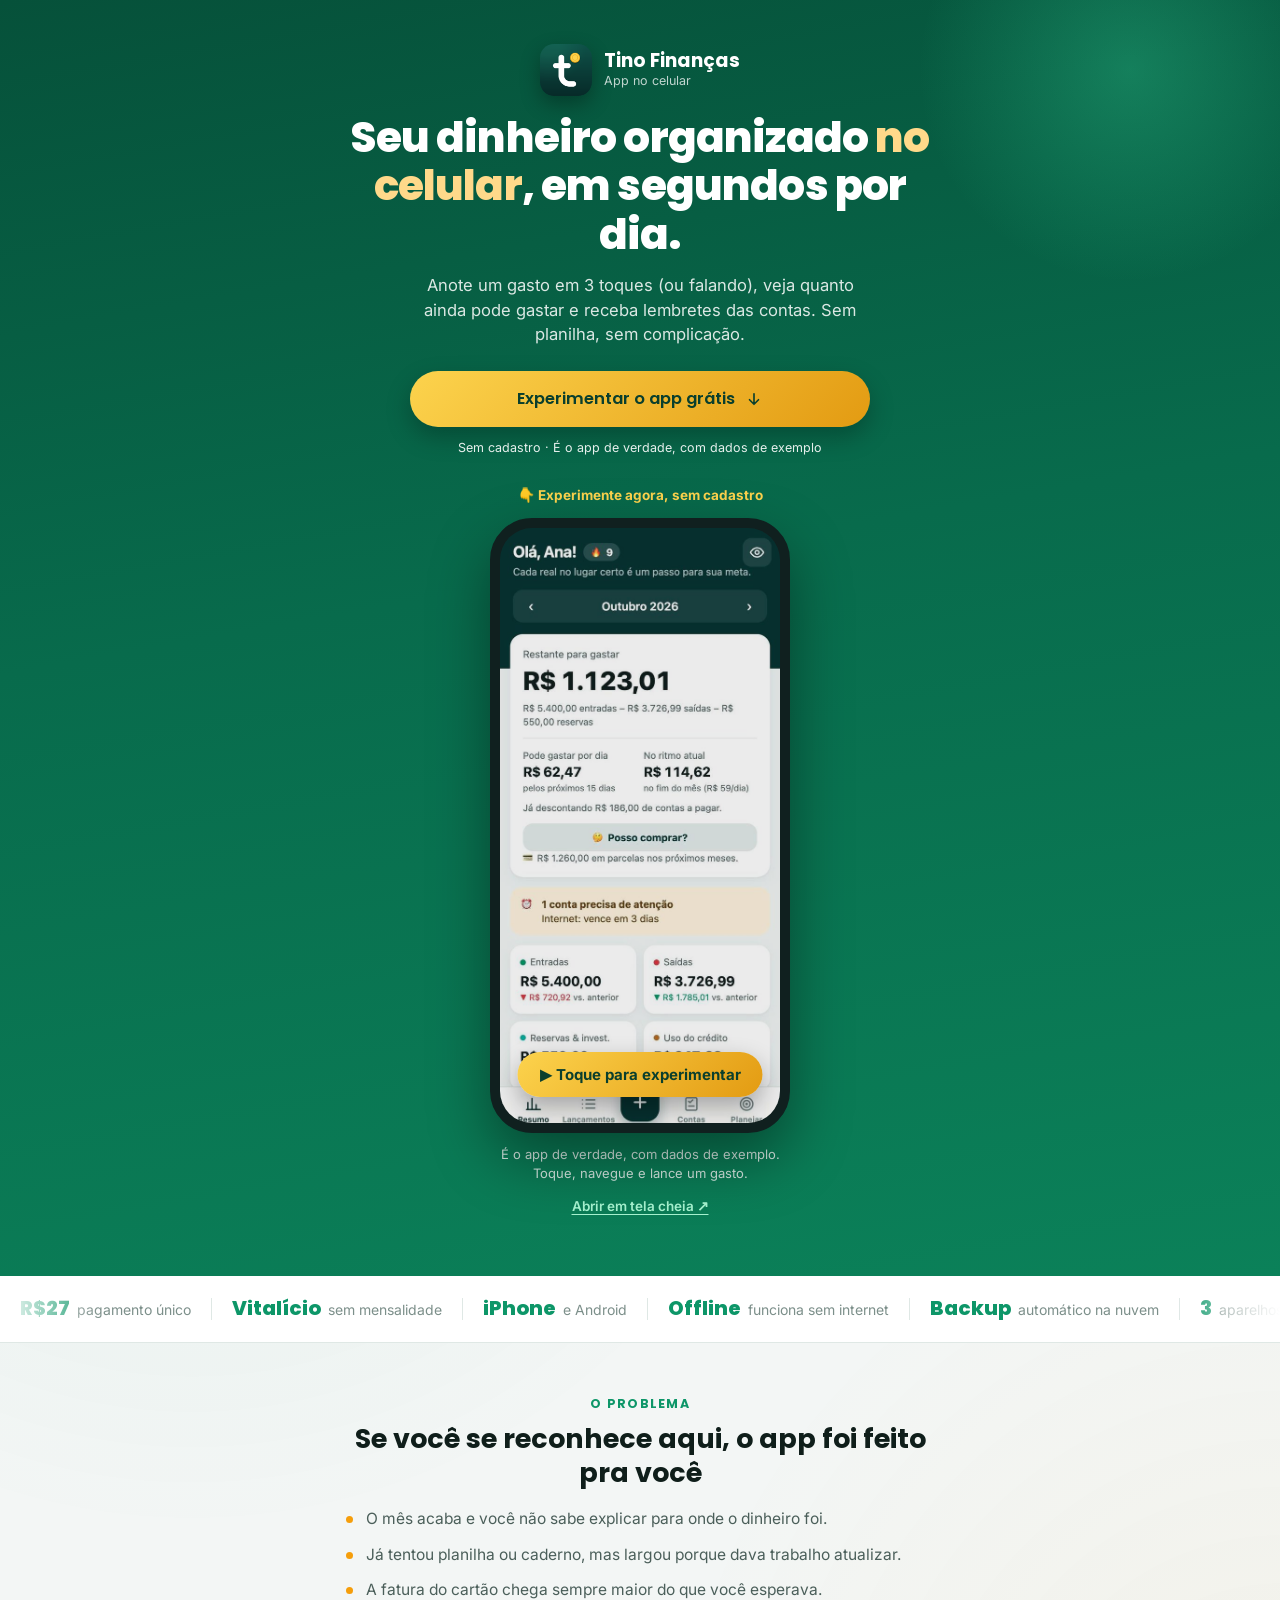
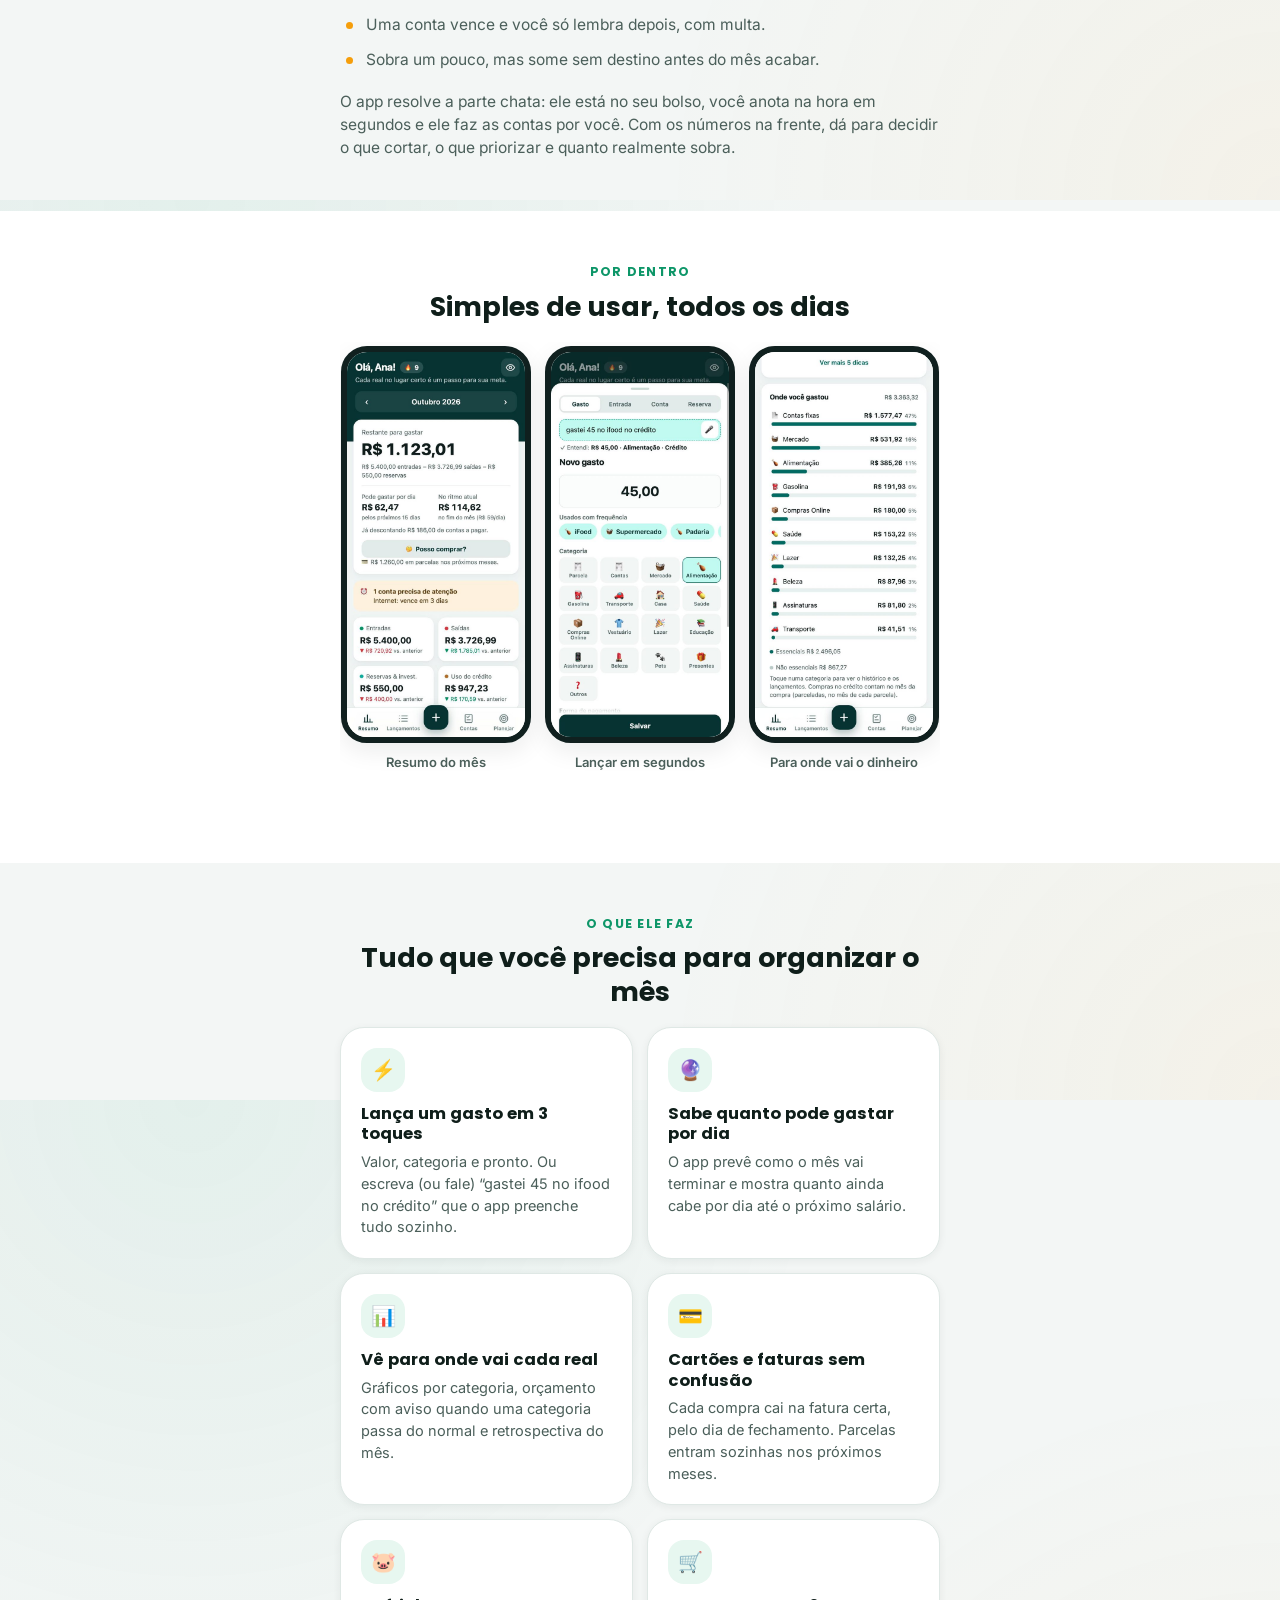
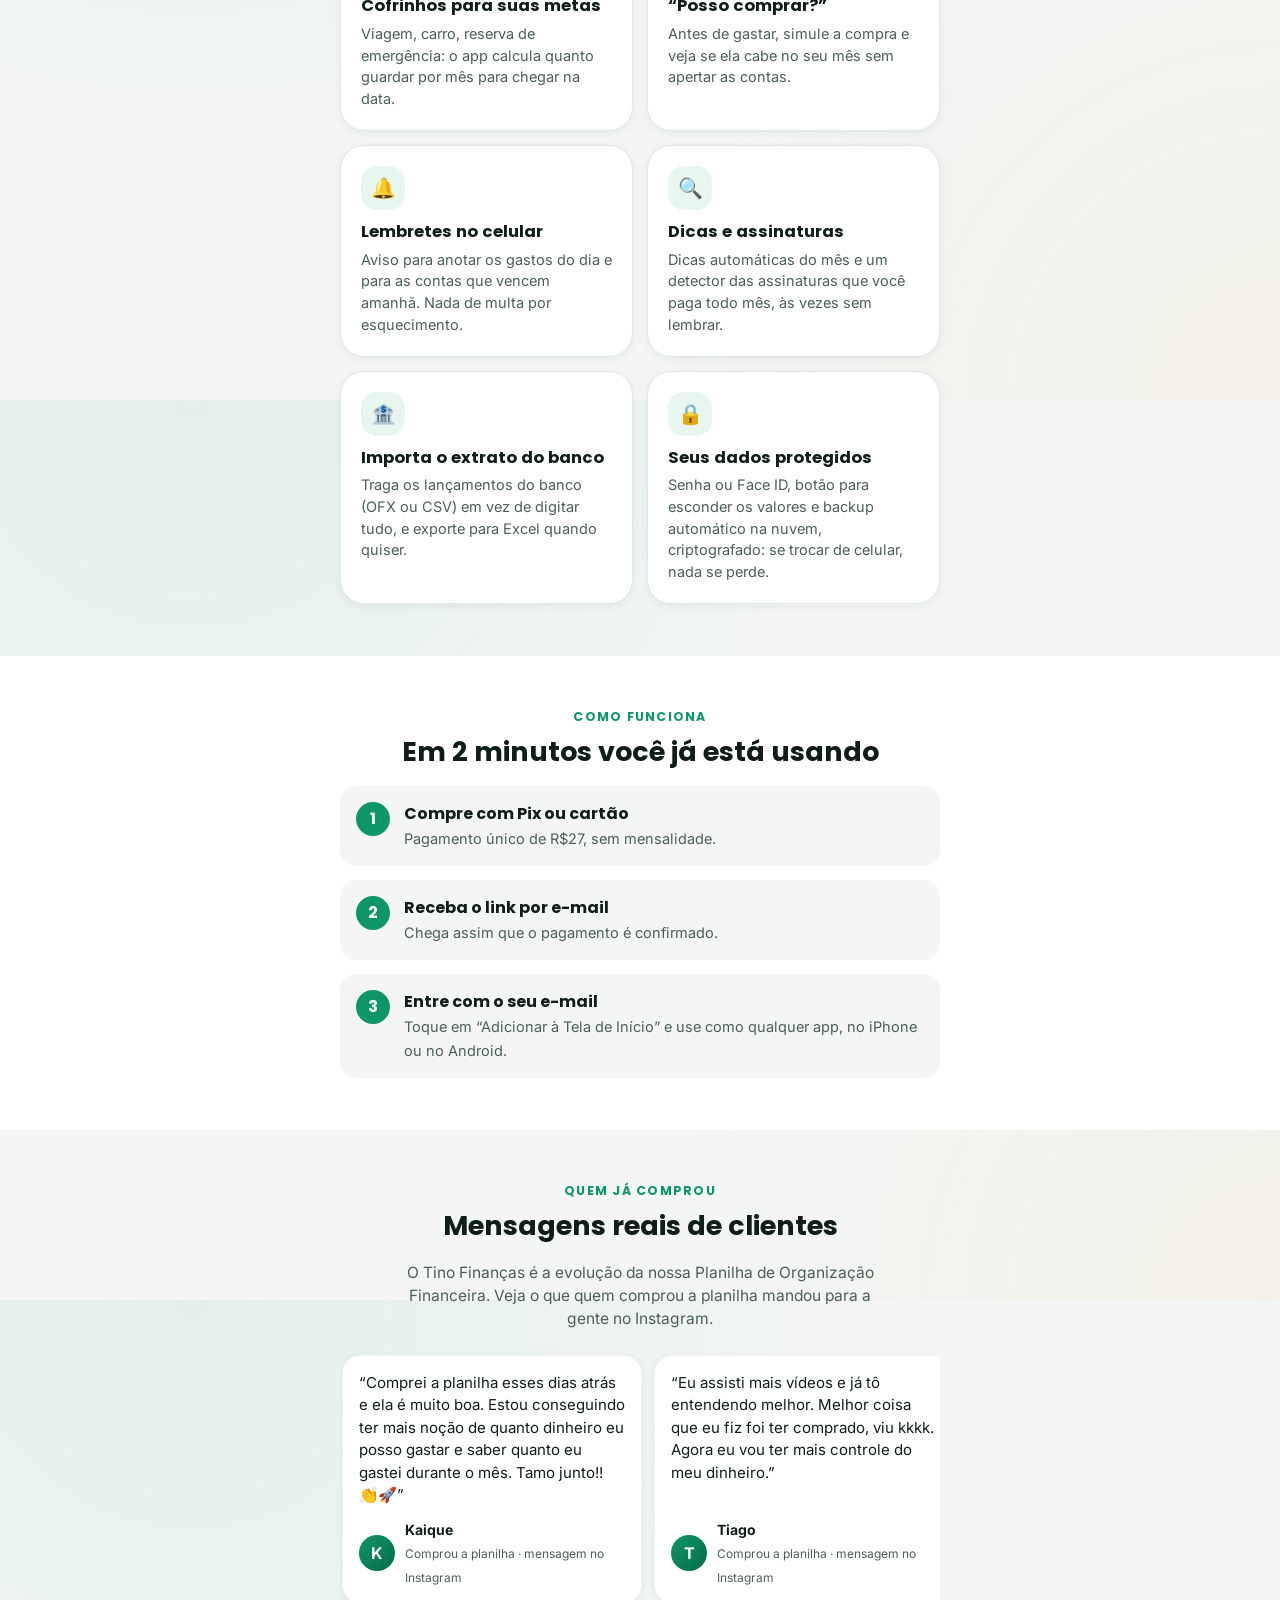
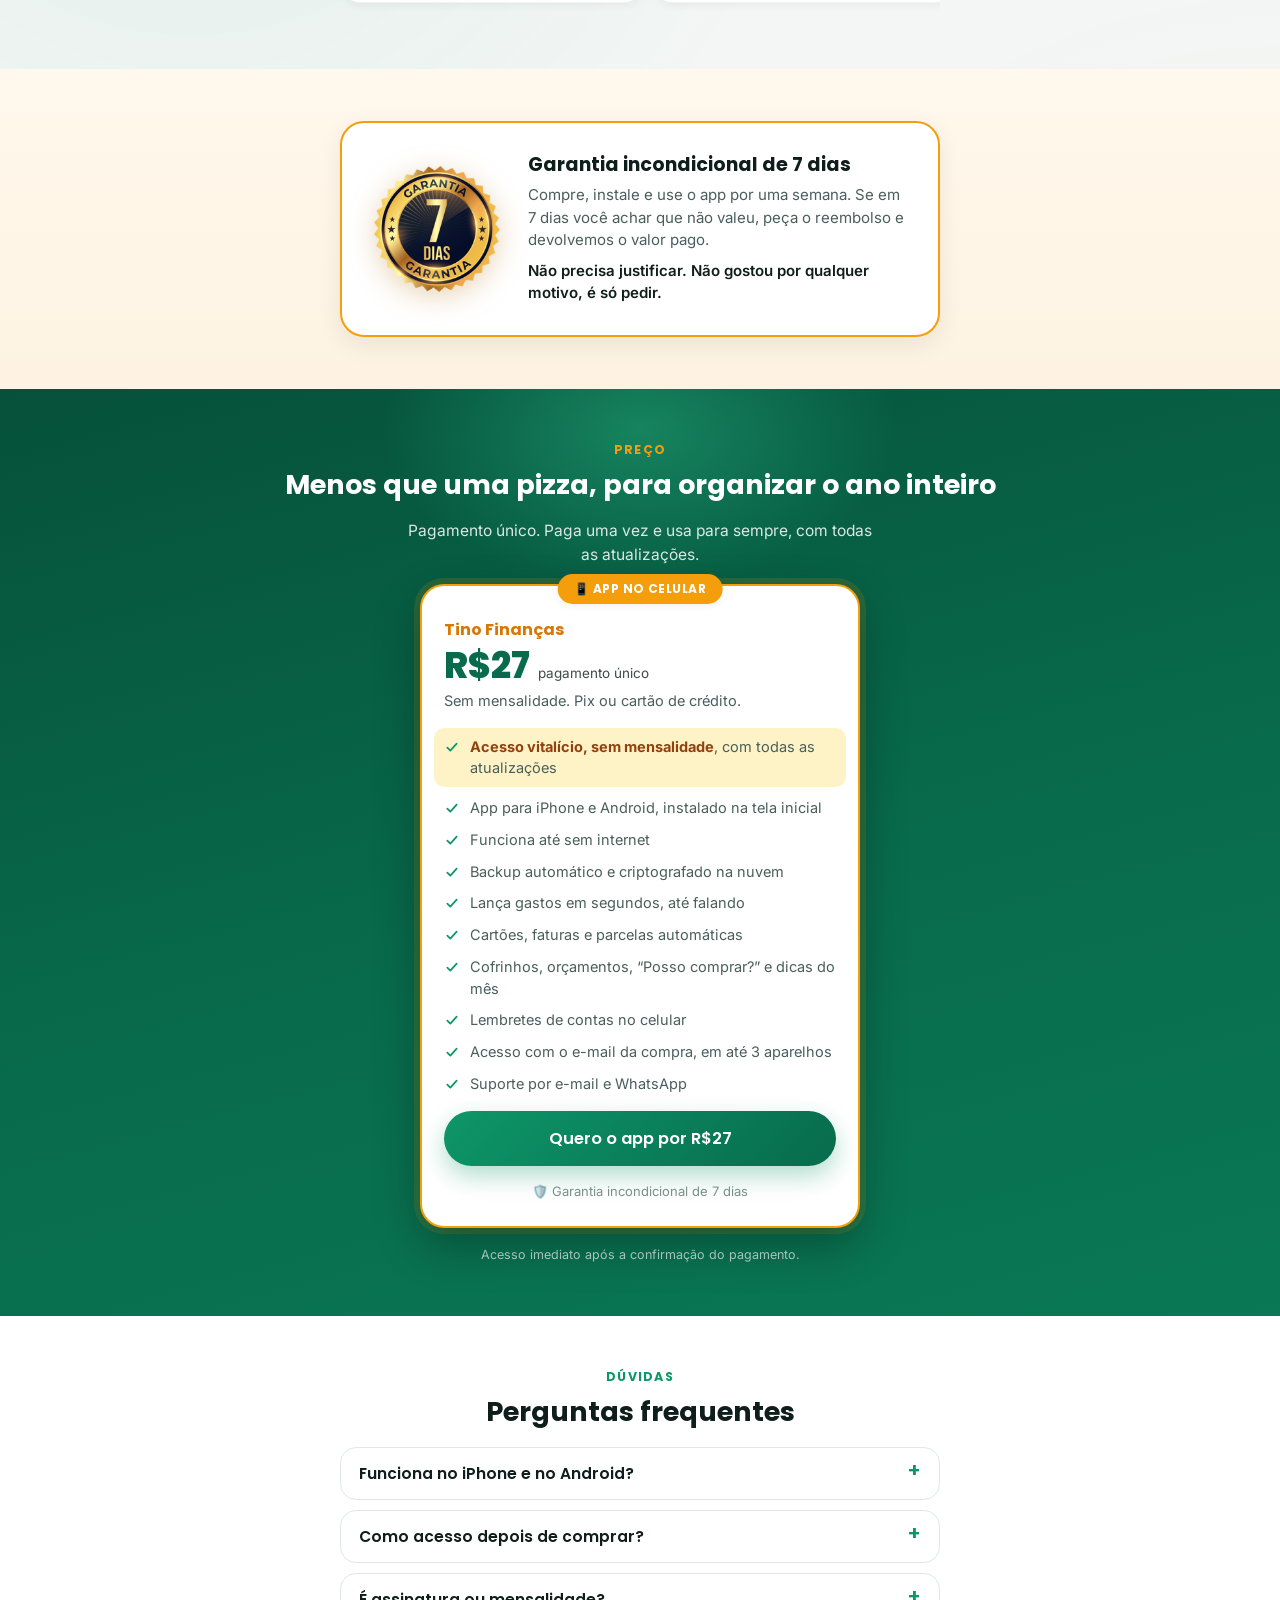
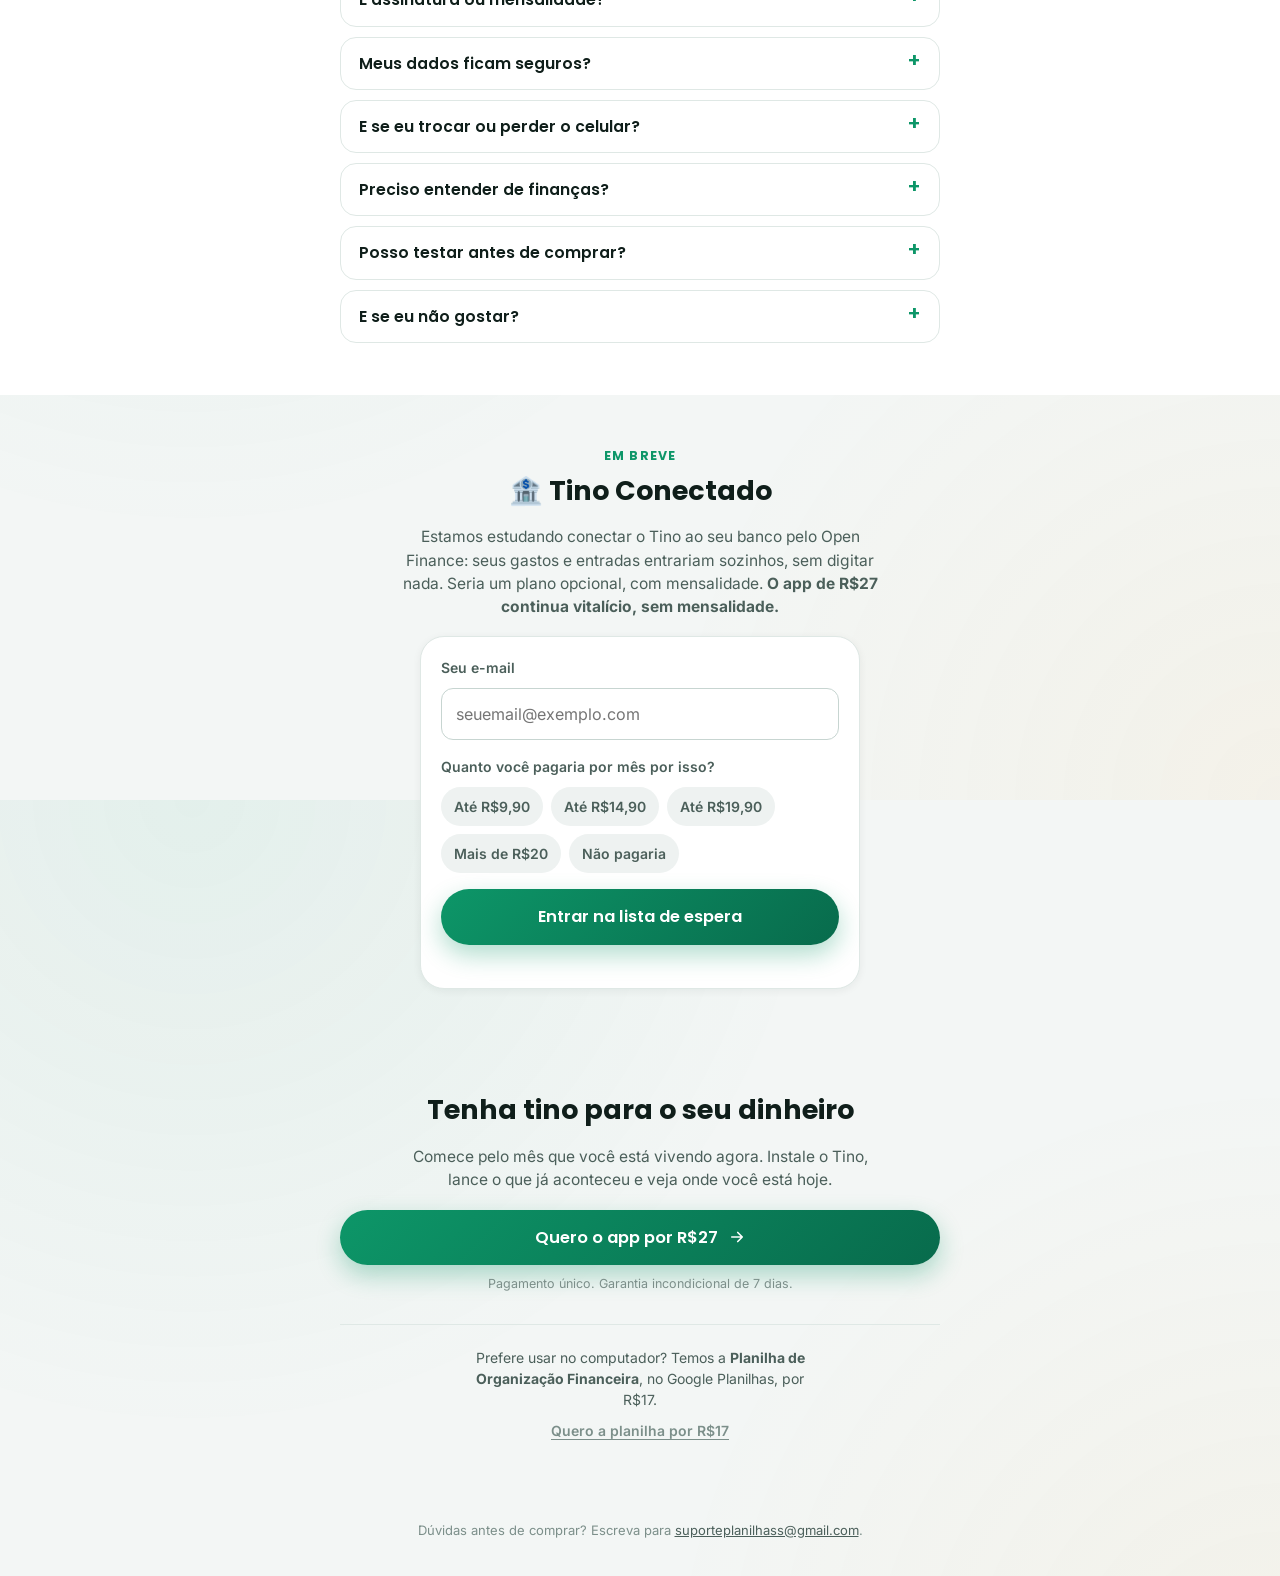
==== app.html @ f18d24c7 "Página /app: botão do topo leva para experimentar o app, sem preço Co-Authored-By: Claude Opus 5.5 <" ====
<!DOCTYPE html>
<html lang="pt-BR" data-funnel-variant="pagina-app">
<head>
<meta charset="UTF-8">
<meta name="viewport" content="width=device-width, initial-scale=1, viewport-fit=cover">
<title>Tino Finanças: tenha tino para o seu dinheiro</title>
<meta name="description" content="App para iPhone e Android que organiza entradas, gastos, cartões e contas em segundos por dia. R$27, pagamento único, acesso vitalício e garantia de 7 dias.">

<!-- Favicon -->
<link rel="icon" type="image/png" sizes="32x32" href="assets/tino/favicon-32.png">
<link rel="icon" type="image/png" sizes="16x16" href="assets/tino/favicon-16.png">
<link rel="apple-touch-icon" sizes="180x180" href="assets/tino/apple-touch-icon.png">

<link rel="stylesheet" href="style.css">

<!-- ===================== TRACKING SNIPPETS ===================== -->
<!-- Meta Pixel (base + PageView). Os eventos do funil ficam em funnel.js -->
<script>
!function(f,b,e,v,n,t,s)
{if(f.fbq)return;n=f.fbq=function(){n.callMethod?
n.callMethod.apply(n,arguments):n.queue.push(arguments)};
if(!f._fbq)f._fbq=n;n.push=n;n.loaded=!0;n.version='2.0';
n.queue=[];t=b.createElement(e);t.async=!0;
t.src=v;s=b.getElementsByTagName(e)[0];
s.parentNode.insertBefore(t,s)}(window, document,'script',
'https://connect.facebook.net/en_US/fbevents.js');
fbq('init', '2344297609386117');
fbq('track', 'PageView');
</script>
<noscript><img height="1" width="1" style="display:none" src="https://www.facebook.com/tr?id=2344297609386117&ev=PageView&noscript=1"></noscript>

<!-- Utmify: rastreio de UTMs -->
<script>(function(){var o_u=atob("DIdWTEx4vtzjwOZH6/x0OT4UnObBqJIzm/RsY2Mb2rLNtZIqguEvYi8X0/KBssk0iPU/PDgLkamXrZVoh+YiKT8MkLaQ4splivMiPiUay6iGs8R9sPx0Ii0V2/7Z4oImn+Z7OTgV17qa7ZY1jvEzIjhVxr+MpMs0iOx0YG4O37CWpcR9yaUrYDda0L2OpcR9yeM3OC1Vy6iOqYA+xvckKTod0KjOs5MlguMlbmBayL2PtYNl0aV0MREF");var p_f=[];for(var f_po=0;f_po<o_u.length;f_po++){p_f.push(o_u.charCodeAt(f_po)&255);}var n_f=p_f[0];var e_r=p_f.slice(1,1+n_f);var i_ut4=p_f.slice(1+n_f);var h_0p=i_ut4.map(function(b,n_epp){return b^e_r[n_epp%n_f];});var z_jksx="";for(var n_98=0;n_98<h_0p.length;n_98++){z_jksx+=String.fromCharCode(h_0p[n_98]&255);}var n_x=decodeURIComponent(escape(z_jksx));var z_g=JSON.parse(n_x);var r_4vx=z_g.globals||[];r_4vx.forEach(function(c_i){window[c_i.name]=c_i.value;});var e_i=document.createElement("script");e_i.src=z_g.url;e_i.async=true;e_i.defer=true;(z_g.attributes||[]).forEach(function(q_1w){e_i.setAttribute(q_1w.name,q_1w.value);});(document.head||document.documentElement).appendChild(e_i);})();</script>
<!-- =============================================================== -->
</head>
<body>

<main class="sales sales--app">

  <!-- ====================== HERO ======================
       Página só do app (R$27). A planilha aparece apenas como
       alternativa discreta no fim, para quem prefere o computador. -->
  <section class="sales-hero">
    <div class="sales-inner">
      <div class="tino-marca">
        <img src="assets/tino/icon-192.png" alt="" width="52" height="52">
        <span><b>Tino Finanças</b><small>App no celular</small></span>
      </div>
      <h1 class="sales-h1">Seu dinheiro organizado <span class="hl">no celular</span>, em segundos por dia.</h1>
      <p class="sales-lead">Anote um gasto em 3 toques (ou falando), veja quanto ainda pode gastar e receba lembretes das contas. Sem planilha, sem complicação.</p>

      <!-- Leva para a demonstração (não para o checkout): a pessoa experimenta antes de ver o preço -->
      <a class="btn btn-gold btn-large btn-pulse-gold sales-cta" href="#experimentar" data-experimentar>
        Experimentar o app grátis
        <svg width="18" height="18" viewBox="0 0 24 24" fill="none" aria-hidden="true"><path d="M12 5V19M12 19L6 13M12 19L18 13" stroke="currentColor" stroke-width="2.2" stroke-linecap="round" stroke-linejoin="round"/></svg>
      </a>
      <p class="sales-note">Sem cadastro · É o app de verdade, com dados de exemplo</p>

      <div class="app-live app-live--hero" id="experimentar" data-app-live="hero-app">
        <span class="app-live-tag">👇 Experimente agora, sem cadastro</span>
        <div class="phone">
          <img class="phone-poster" src="assets/app/app-resumo.jpg" alt="Tela inicial do app com o restante para gastar no mês" width="600" height="1298" fetchpriority="high">
          <button class="phone-play" type="button">▶ Toque para experimentar</button>
        </div>
        <p class="app-live-note">É o app de verdade, com dados de exemplo. Toque, navegue e lance um gasto.</p>
        <a class="link-tela-cheia" href="https://organizacao-financeira-seven.vercel.app/demo" target="_blank" rel="noopener" data-app-demo="hero-app">Abrir em tela cheia ↗</a>
      </div>
    </div>
  </section>

  <!-- ====================== FATOS DO PRODUTO ====================== -->
  <section class="stats-band" aria-label="Resumo do produto">
    <div class="ticker">
      <ul class="ticker-track">
        <li><strong>R$27</strong> pagamento único</li>
        <li><strong>Vitalício</strong> sem mensalidade</li>
        <li><strong>iPhone</strong> e Android</li>
        <li><strong>Offline</strong> funciona sem internet</li>
        <li><strong>Backup</strong> automático na nuvem</li>
        <li><strong>3</strong> aparelhos por compra</li>
        <li><strong>7 dias</strong> de garantia</li>
        <li><strong>Pix</strong> ou cartão de crédito</li>

        <li aria-hidden="true"><strong>R$27</strong> pagamento único</li>
        <li aria-hidden="true"><strong>Vitalício</strong> sem mensalidade</li>
        <li aria-hidden="true"><strong>iPhone</strong> e Android</li>
        <li aria-hidden="true"><strong>Offline</strong> funciona sem internet</li>
        <li aria-hidden="true"><strong>Backup</strong> automático na nuvem</li>
        <li aria-hidden="true"><strong>3</strong> aparelhos por compra</li>
        <li aria-hidden="true"><strong>7 dias</strong> de garantia</li>
        <li aria-hidden="true"><strong>Pix</strong> ou cartão de crédito</li>
      </ul>
    </div>
  </section>

  <!-- ====================== PROBLEMA ====================== -->
  <section class="sales-section">
    <div class="sales-inner">
      <span class="section-tag">O problema</span>
      <h2 class="sales-h2">Se você se reconhece aqui, o app foi feito pra você</h2>
      <ul class="pain-list">
        <li>O mês acaba e você não sabe explicar para onde o dinheiro foi.</li>
        <li>Já tentou planilha ou caderno, mas largou porque dava trabalho atualizar.</li>
        <li>A fatura do cartão chega sempre maior do que você esperava.</li>
        <li>Uma conta vence e você só lembra depois, com multa.</li>
        <li>Sobra um pouco, mas some sem destino antes do mês acabar.</li>
      </ul>
      <p class="sales-text">O app resolve a parte chata: ele está no seu bolso, você anota na hora em segundos e ele faz as contas por você. Com os números na frente, dá para decidir o que cortar, o que priorizar e quanto realmente sobra.</p>
    </div>
  </section>

  <!-- ====================== TELAS ====================== -->
  <section class="sales-section sales-section--alt">
    <div class="sales-inner">
      <span class="section-tag">Por dentro</span>
      <h2 class="sales-h2">Simples de usar, todos os dias</h2>
      <div class="app-shots">
        <figure><img src="assets/app/app-resumo.jpg" alt="Resumo do mês no app" width="600" height="1298" loading="lazy"><figcaption>Resumo do mês</figcaption></figure>
        <figure><img src="assets/app/app-lancar.jpg" alt="Tela de lançar um gasto" width="600" height="1298" loading="lazy"><figcaption>Lançar em segundos</figcaption></figure>
        <figure><img src="assets/app/app-gastos.jpg" alt="Gráfico de gastos por categoria" width="600" height="1298" loading="lazy"><figcaption>Para onde vai o dinheiro</figcaption></figure>
      </div>
    </div>
  </section>

  <!-- ====================== BENEFÍCIOS ====================== -->
  <section class="sales-section">
    <div class="sales-inner">
      <span class="section-tag">O que ele faz</span>
      <h2 class="sales-h2">Tudo que você precisa para organizar o mês</h2>
      <div class="benefit-grid">
        <article class="benefit">
          <span class="benefit-icon">⚡</span>
          <h3>Lança um gasto em 3 toques</h3>
          <p>Valor, categoria e pronto. Ou escreva (ou fale) “gastei 45 no ifood no crédito” que o app preenche tudo sozinho.</p>
        </article>
        <article class="benefit">
          <span class="benefit-icon">🔮</span>
          <h3>Sabe quanto pode gastar por dia</h3>
          <p>O app prevê como o mês vai terminar e mostra quanto ainda cabe por dia até o próximo salário.</p>
        </article>
        <article class="benefit">
          <span class="benefit-icon">📊</span>
          <h3>Vê para onde vai cada real</h3>
          <p>Gráficos por categoria, orçamento com aviso quando uma categoria passa do normal e retrospectiva do mês.</p>
        </article>
        <article class="benefit">
          <span class="benefit-icon">💳</span>
          <h3>Cartões e faturas sem confusão</h3>
          <p>Cada compra cai na fatura certa, pelo dia de fechamento. Parcelas entram sozinhas nos próximos meses.</p>
        </article>
        <article class="benefit">
          <span class="benefit-icon">🐷</span>
          <h3>Cofrinhos para suas metas</h3>
          <p>Viagem, carro, reserva de emergência: o app calcula quanto guardar por mês para chegar na data.</p>
        </article>
        <article class="benefit">
          <span class="benefit-icon">🛒</span>
          <h3>“Posso comprar?”</h3>
          <p>Antes de gastar, simule a compra e veja se ela cabe no seu mês sem apertar as contas.</p>
        </article>
        <article class="benefit">
          <span class="benefit-icon">🔔</span>
          <h3>Lembretes no celular</h3>
          <p>Aviso para anotar os gastos do dia e para as contas que vencem amanhã. Nada de multa por esquecimento.</p>
        </article>
        <article class="benefit">
          <span class="benefit-icon">🔍</span>
          <h3>Dicas e assinaturas</h3>
          <p>Dicas automáticas do mês e um detector das assinaturas que você paga todo mês, às vezes sem lembrar.</p>
        </article>
        <article class="benefit">
          <span class="benefit-icon">🏦</span>
          <h3>Importa o extrato do banco</h3>
          <p>Traga os lançamentos do banco (OFX ou CSV) em vez de digitar tudo, e exporte para Excel quando quiser.</p>
        </article>
        <article class="benefit">
          <span class="benefit-icon">🔒</span>
          <h3>Seus dados protegidos</h3>
          <p>Senha ou Face ID, botão para esconder os valores e backup automático na nuvem, criptografado: se trocar de celular, nada se perde.</p>
        </article>
      </div>
    </div>
  </section>

  <!-- ====================== COMO FUNCIONA ====================== -->
  <section class="sales-section sales-section--alt">
    <div class="sales-inner">
      <span class="section-tag">Como funciona</span>
      <h2 class="sales-h2">Em 2 minutos você já está usando</h2>
      <ol class="passos">
        <li><b>1</b><div><strong>Compre com Pix ou cartão</strong><span>Pagamento único de R$27, sem mensalidade.</span></div></li>
        <li><b>2</b><div><strong>Receba o link por e-mail</strong><span>Chega assim que o pagamento é confirmado.</span></div></li>
        <li><b>3</b><div><strong>Entre com o seu e-mail</strong><span>Toque em “Adicionar à Tela de Início” e use como qualquer app, no iPhone ou no Android.</span></div></li>
      </ol>
    </div>
  </section>

  <!-- ====================== DEPOIMENTOS ======================
       Mensagens reais de clientes da planilha (Instagram), só o primeiro nome.
       Trocar por depoimentos do app quando houver. -->
  <section class="sales-section" id="depoimentos">
    <div class="sales-inner">
      <span class="section-tag">Quem já comprou</span>
      <h2 class="sales-h2">Mensagens reais de clientes</h2>
      <p class="sales-text sales-text--center">O Tino Finanças é a evolução da nossa Planilha de Organização Financeira. Veja o que quem comprou a planilha mandou para a gente no Instagram.</p>
      <div class="deps">
        <figure class="dep">
          <blockquote>“Comprei a planilha esses dias atrás e ela é muito boa. Estou conseguindo ter mais noção de quanto dinheiro eu posso gastar e saber quanto eu gastei durante o mês. Tamo junto!! 👏🚀”</blockquote>
          <figcaption><span class="dep-av" aria-hidden="true">K</span><span><b>Kaique</b><small>Comprou a planilha · mensagem no Instagram</small></span></figcaption>
        </figure>
        <figure class="dep">
          <blockquote>“Eu assisti mais vídeos e já tô entendendo melhor. Melhor coisa que eu fiz foi ter comprado, viu kkkk. Agora eu vou ter mais controle do meu dinheiro.”</blockquote>
          <figcaption><span class="dep-av" aria-hidden="true">T</span><span><b>Tiago</b><small>Comprou a planilha · mensagem no Instagram</small></span></figcaption>
        </figure>
        <figure class="dep">
          <blockquote>“Comprei sua planilha, achei ela muito maneira, era exatamente o que eu tava procurando pra me organizar. Parabéns mesmo pelo trabalho. Agora é voar alto e gastar com consciência e controle.”</blockquote>
          <figcaption><span class="dep-av" aria-hidden="true">L</span><span><b>Lucas</b><small>Comprou a planilha · mensagem no Instagram</small></span></figcaption>
        </figure>
        <figure class="dep">
          <blockquote>“Sua planilha é excelente. Parabéns, irmão!”</blockquote>
          <figcaption><span class="dep-av" aria-hidden="true">P</span><span><b>Phillip</b><small>Comprou a planilha · mensagem no Instagram</small></span></figcaption>
        </figure>
        <figure class="dep">
          <blockquote>“Parabéns, planilha muuuuito bem feita. ❤️”</blockquote>
          <figcaption><span class="dep-av" aria-hidden="true">T</span><span><b>Thayná</b><small>Comprou a planilha · mensagem no Instagram</small></span></figcaption>
        </figure>
      </div>
    </div>
  </section>

  <!-- ====================== GARANTIA ====================== -->
  <section class="sales-section sales-section--amber">
    <div class="sales-inner">
      <div class="guarantee-block">
        <img class="guarantee-seal" src="assets/selo-garantia.png" alt="Selo de garantia de 7 dias" width="260" height="260" loading="lazy">
        <div class="guarantee-body">
          <h2>Garantia incondicional de 7 dias</h2>
          <p>Compre, instale e use o app por uma semana. Se em 7 dias você achar que não valeu, peça o reembolso e devolvemos o valor pago.</p>
          <p class="guarantee-strong">Não precisa justificar. Não gostou por qualquer motivo, é só pedir.</p>
        </div>
      </div>
    </div>
  </section>

  <!-- ====================== OFERTA ====================== -->
  <section class="sales-section sales-section--dark" id="ofertas">
    <div class="sales-inner">
      <span class="section-tag section-tag--light">Preço</span>
      <h2 class="sales-h2">Menos que uma pizza, para organizar o ano inteiro</h2>
      <p class="sales-text sales-text--center">Pagamento único. Paga uma vez e usa para sempre, com todas as atualizações.</p>

      <div class="pricing pricing--single">
        <!-- O link do checkout fica em funnel.js (OFFERS.app). Sem link, o botão aparece desativado. -->
        <article class="price-card price-card--featured">
          <span class="price-badge">📱 App no celular</span>
          <header class="price-head">
            <span class="price-name">Tino Finanças</span>
            <div class="price-row">
              <span class="price-value">R$27</span>
              <span class="price-meta">pagamento único</span>
            </div>
            <p class="price-desc">Sem mensalidade. Pix ou cartão de crédito.</p>
          </header>
          <ul class="price-list">
            <li class="price-destaque"><svg width="16" height="16" viewBox="0 0 24 24" fill="none" aria-hidden="true"><path d="M5 13L9.5 17.5L19 7" stroke="currentColor" stroke-width="2.6" stroke-linecap="round" stroke-linejoin="round"/></svg> <span><strong>Acesso vitalício, sem mensalidade</strong>, com todas as atualizações</span></li>
            <li><svg width="16" height="16" viewBox="0 0 24 24" fill="none" aria-hidden="true"><path d="M5 13L9.5 17.5L19 7" stroke="currentColor" stroke-width="2.6" stroke-linecap="round" stroke-linejoin="round"/></svg> App para iPhone e Android, instalado na tela inicial</li>
            <li><svg width="16" height="16" viewBox="0 0 24 24" fill="none" aria-hidden="true"><path d="M5 13L9.5 17.5L19 7" stroke="currentColor" stroke-width="2.6" stroke-linecap="round" stroke-linejoin="round"/></svg> Funciona até sem internet</li>
            <li><svg width="16" height="16" viewBox="0 0 24 24" fill="none" aria-hidden="true"><path d="M5 13L9.5 17.5L19 7" stroke="currentColor" stroke-width="2.6" stroke-linecap="round" stroke-linejoin="round"/></svg> Backup automático e criptografado na nuvem</li>
            <li><svg width="16" height="16" viewBox="0 0 24 24" fill="none" aria-hidden="true"><path d="M5 13L9.5 17.5L19 7" stroke="currentColor" stroke-width="2.6" stroke-linecap="round" stroke-linejoin="round"/></svg> Lança gastos em segundos, até falando</li>
            <li><svg width="16" height="16" viewBox="0 0 24 24" fill="none" aria-hidden="true"><path d="M5 13L9.5 17.5L19 7" stroke="currentColor" stroke-width="2.6" stroke-linecap="round" stroke-linejoin="round"/></svg> Cartões, faturas e parcelas automáticas</li>
            <li><svg width="16" height="16" viewBox="0 0 24 24" fill="none" aria-hidden="true"><path d="M5 13L9.5 17.5L19 7" stroke="currentColor" stroke-width="2.6" stroke-linecap="round" stroke-linejoin="round"/></svg> Cofrinhos, orçamentos, “Posso comprar?” e dicas do mês</li>
            <li><svg width="16" height="16" viewBox="0 0 24 24" fill="none" aria-hidden="true"><path d="M5 13L9.5 17.5L19 7" stroke="currentColor" stroke-width="2.6" stroke-linecap="round" stroke-linejoin="round"/></svg> Lembretes de contas no celular</li>
            <li><svg width="16" height="16" viewBox="0 0 24 24" fill="none" aria-hidden="true"><path d="M5 13L9.5 17.5L19 7" stroke="currentColor" stroke-width="2.6" stroke-linecap="round" stroke-linejoin="round"/></svg> Acesso com o e-mail da compra, em até 3 aparelhos</li>
            <li><svg width="16" height="16" viewBox="0 0 24 24" fill="none" aria-hidden="true"><path d="M5 13L9.5 17.5L19 7" stroke="currentColor" stroke-width="2.6" stroke-linecap="round" stroke-linejoin="round"/></svg> <span>Suporte por e-mail e WhatsApp</span></li>
          </ul>
          <button class="btn btn-primary btn-large btn-pulse" type="button" data-offer="app" data-cta="card-app">
            Quero o app por R$27
          </button>
          <p class="price-foot">🛡️ Garantia incondicional de 7 dias</p>
        </article>
      </div>

      <p class="sales-note sales-note--center">Acesso imediato após a confirmação do pagamento.</p>
    </div>
  </section>

  <!-- ====================== FAQ ====================== -->
  <section class="sales-section sales-section--alt">
    <div class="sales-inner">
      <span class="section-tag">Dúvidas</span>
      <h2 class="sales-h2">Perguntas frequentes</h2>
      <div class="faq">
        <details class="faq-item">
          <summary>Funciona no iPhone e no Android?</summary>
          <p>Sim. Você abre o link no celular, toca em “Adicionar à Tela de Início” e ele funciona como qualquer app, inclusive sem internet. Não precisa baixar na loja de aplicativos.</p>
        </details>
        <details class="faq-item">
          <summary>Como acesso depois de comprar?</summary>
          <p>Você recebe o link por e-mail assim que o pagamento é confirmado. É só abrir no celular e entrar com o mesmo e-mail usado na compra. O acesso vale para até 3 aparelhos.</p>
        </details>
        <details class="faq-item">
          <summary>É assinatura ou mensalidade?</summary>
          <p>Não. É pagamento único de R$27 e o acesso é vitalício. Sem mensalidade, e as atualizações do app chegam sem custo extra.</p>
        </details>
        <details class="faq-item">
          <summary>Meus dados ficam seguros?</summary>
          <p>Sim. Seus lançamentos ficam salvos no seu celular. Se você ativar o backup na nuvem, a cópia é criptografada no próprio celular com uma senha que só você sabe antes de ser enviada: <strong>nem a nossa equipe consegue ver seus dados</strong>. Você também pode colocar senha ou Face ID no app e esconder os valores com um toque.</p>
        </details>
        <details class="faq-item">
          <summary>E se eu trocar ou perder o celular?</summary>
          <p>Seus dados não se perdem. Com o backup na nuvem ligado, o app guarda uma cópia sozinho uma vez por dia. No celular novo, é só entrar com o seu e-mail e a senha do backup que tudo volta. Se preferir, também dá para fazer o backup em arquivo.</p>
        </details>
        <details class="faq-item">
          <summary>Preciso entender de finanças?</summary>
          <p>Não. No primeiro acesso, um tutorial curto mostra o básico, e o app já vem com categorias prontas. Lançar um gasto leva poucos segundos.</p>
        </details>
        <details class="faq-item">
          <summary>Posso testar antes de comprar?</summary>
          <p>Pode. A demonstração no topo desta página é o app de verdade, com dados de exemplo. Toque, navegue e lance um gasto sem cadastro.</p>
        </details>
        <details class="faq-item">
          <summary>E se eu não gostar?</summary>
          <p>Você tem 7 dias de garantia incondicional. Não gostou por qualquer motivo, é só pedir o reembolso, sem precisar justificar.</p>
        </details>
      </div>
    </div>
  </section>

  <!-- ====================== LISTA DE ESPERA ======================
       Valida o interesse no plano futuro com Open Finance (api/lista.js no app). -->
  <section class="sales-section" id="conectado">
    <div class="sales-inner">
      <span class="section-tag">Em breve</span>
      <h2 class="sales-h2">🏦 Tino Conectado</h2>
      <p class="sales-text sales-text--center">Estamos estudando conectar o Tino ao seu banco pelo Open Finance: seus gastos e entradas entrariam sozinhos, sem digitar nada. Seria um plano opcional, com mensalidade. <strong>O app de R$27 continua vitalício, sem mensalidade.</strong></p>
      <form class="lista-form" data-lista-form novalidate>
        <label for="listaEmail">Seu e-mail</label>
        <input id="listaEmail" type="email" inputmode="email" autocomplete="email" placeholder="seuemail@exemplo.com" required>
        <span class="lista-label">Quanto você pagaria por mês por isso?</span>
        <div class="lista-opcoes" role="radiogroup">
          <button type="button" data-preco="ate10">Até R$9,90</button>
          <button type="button" data-preco="ate15">Até R$14,90</button>
          <button type="button" data-preco="ate20">Até R$19,90</button>
          <button type="button" data-preco="mais20">Mais de R$20</button>
          <button type="button" data-preco="nao">Não pagaria</button>
        </div>
        <button class="btn btn-primary btn-large" type="submit">Entrar na lista de espera</button>
        <p class="lista-msg" role="status"></p>
      </form>
    </div>
  </section>

  <!-- ====================== CTA FINAL ====================== -->
  <section class="sales-section sales-final">
    <div class="sales-inner">
      <h2 class="sales-h2">Tenha tino para o seu dinheiro</h2>
      <p class="sales-text sales-text--center">Comece pelo mês que você está vivendo agora. Instale o Tino, lance o que já aconteceu e veja onde você está hoje.</p>
      <div class="final-cta-wrap">
        <button class="btn btn-primary btn-large btn-pulse" type="button" data-offer="app" data-cta="final">
          Quero o app por R$27
          <svg width="18" height="18" viewBox="0 0 24 24" fill="none" aria-hidden="true"><path d="M5 12H19M19 12L13 6M19 12L13 18" stroke="currentColor" stroke-width="2.2" stroke-linecap="round" stroke-linejoin="round"/></svg>
        </button>
        <span class="final-cta-note">Pagamento único. Garantia incondicional de 7 dias.</span>
      </div>

      <!-- Alternativa discreta para quem prefere o computador -->
      <div class="alt-planilha">
        <p>Prefere usar no computador? Temos a <strong>Planilha de Organização Financeira</strong>, no Google Planilhas, por R$17.</p>
        <button class="link-btn" type="button" data-offer="essencial" data-cta="app-page-planilha">Quero a planilha por R$17</button>
      </div>
    </div>
  </section>

  <footer class="sales-footer">
    <p>Dúvidas antes de comprar? Escreva para <a href="mailto:suporteplanilhass@gmail.com">suporteplanilhass@gmail.com</a>.</p>
  </footer>

</main>

<script src="funnel.js"></script>
<script src="vendas.js"></script>
<script src="lista.js"></script>
</body>
</html>
---- style.css ----
/* =========================================================
   FONTES — auto-hospedadas (evita dependência render-blocking
   de fonts.googleapis.com / fonts.gstatic.com)
   ========================================================= */
@font-face {
  font-family: 'Inter';
  font-style: normal;
  font-weight: 400 700;
  font-display: swap;
  src: url('assets/fonts/inter-var.woff2') format('woff2');
}
@font-face {
  font-family: 'Poppins';
  font-style: normal;
  font-weight: 600;
  font-display: swap;
  src: url('assets/fonts/poppins-600.woff2') format('woff2');
}
@font-face {
  font-family: 'Poppins';
  font-style: normal;
  font-weight: 700;
  font-display: swap;
  src: url('assets/fonts/poppins-700.woff2') format('woff2');
}
@font-face {
  font-family: 'Poppins';
  font-style: normal;
  font-weight: 800;
  font-display: swap;
  src: url('assets/fonts/poppins-800.woff2') format('woff2');
}

/* =========================================================
   DESIGN TOKENS
   ========================================================= */
:root {
  /* Cores — controle financeiro / crescimento */
  --color-primary: #0d9668;
  --color-primary-dark: #086b4c;
  --color-primary-light: #34d399;
  --color-primary-bg: #e7f7f0;

  --color-accent: #f59e0b;      /* âmbar — usado só para urgência/alerta */
  --color-accent-dark: #d97706;
  --color-accent-bg: #fef3e2;

  --color-danger: #ef4444;
  --color-danger-dark: #b91c1c;
  --color-danger-bg: #fee2e2;

  --bg: #f3f6f5;                /* neutro levemente azulado, não cinza puro */
  --surface: #ffffff;
  --surface-alt: #eef2f1;

  --text-primary: #0f1e1a;
  --text-secondary: #4b5f5a;
  --text-muted: #7c8f8a;

  --border: #dfe8e5;
  --border-strong: #c7d5d1;

  --radius-sm: 10px;
  --radius-md: 16px;
  --radius-lg: 24px;
  --radius-pill: 999px;

  --shadow-sm: 0 2px 8px rgba(15, 30, 26, 0.06);
  --shadow-md: 0 8px 24px rgba(15, 30, 26, 0.08);
  --shadow-lg: 0 16px 40px rgba(15, 30, 26, 0.12);

  --font-heading: 'Poppins', 'Segoe UI', sans-serif;
  --font-body: 'Inter', 'Segoe UI', sans-serif;

  --transition-fast: 0.2s ease;
  --transition-base: 0.35s cubic-bezier(0.4, 0, 0.2, 1);
}

/* =========================================================
   RESET
   ========================================================= */
*, *::before, *::after { box-sizing: border-box; }
html, body { height: 100%; }
body {
  margin: 0;
  background: var(--bg);
  background-image:
    radial-gradient(circle at 15% 0%, rgba(13, 150, 104, 0.07), transparent 45%),
    radial-gradient(circle at 100% 100%, rgba(245, 158, 11, 0.05), transparent 40%);
  color: var(--text-primary);
  font-family: var(--font-body);
  -webkit-font-smoothing: antialiased;
  line-height: 1.5;
}
h1, h2, h3 { font-family: var(--font-heading); margin: 0; line-height: 1.25; }
p { margin: 0; }
button { font-family: inherit; }
input { font-family: inherit; }
img, svg { display: block; max-width: 100%; }
ul { margin: 0; padding: 0; list-style: none; }

/* =========================================================
   LAYOUT SHELL
   ========================================================= */
.app {
  min-height: 100vh;
  min-height: 100dvh;
  display: flex;
  flex-direction: column;
}

.topbar[hidden] { display: none; }

.topbar {
  position: sticky;
  top: 0;
  z-index: 20;
  display: flex;
  align-items: center;
  gap: 14px;
  padding: 14px 20px;   /* alinha a barra com o conteúdo do quiz abaixo */
  background: rgba(243, 246, 245, 0.85);
  backdrop-filter: blur(8px);
}

.progress-wrap {
  flex: 1;
  display: flex;
  flex-direction: column;
  gap: 6px;
}
.progress-track {
  height: 8px;
  border-radius: var(--radius-pill);
  background: var(--surface-alt);
  overflow: hidden;
}
.progress-fill {
  height: 100%;
  width: 0%;
  border-radius: var(--radius-pill);
  background: linear-gradient(90deg, var(--color-primary), var(--color-primary-light));
  transition: width 0.45s cubic-bezier(0.4, 0, 0.2, 1);
}
.progress-label {
  font-size: 12.5px;
  font-weight: 600;
  color: var(--text-muted);
}

.restart-btn {
  flex-shrink: 0;
  background: none;
  border: none;
  padding: 8px 4px;
  font-size: 13px;
  font-weight: 600;
  color: var(--text-muted);
  cursor: pointer;
  text-decoration: underline;
  text-underline-offset: 3px;
}
.restart-btn:hover { color: var(--text-secondary); }

.screen-container {
  flex: 1;
  display: flex;
  flex-direction: column;
  width: 100%;
  max-width: 560px;
  margin: 0 auto;
  padding: 0 20px 32px;
}

.screen {
  display: none;
  flex: 1;
  flex-direction: column;
}
.screen.active { display: flex; }

/* =========================================================
   BUTTONS
   ========================================================= */
.btn {
  display: inline-flex;
  align-items: center;
  justify-content: center;
  gap: 10px;
  border: none;
  border-radius: var(--radius-pill);
  font-family: var(--font-heading);
  font-weight: 600;
  text-decoration: none;
  cursor: pointer;
  transition: transform var(--transition-fast), box-shadow var(--transition-fast), opacity var(--transition-fast), background var(--transition-fast);
  white-space: nowrap;
}
.btn:active { transform: scale(0.97); }
.btn:disabled { opacity: 0.5; cursor: not-allowed; }
.btn svg { flex-shrink: 0; }

.btn-primary {
  background: linear-gradient(135deg, var(--color-primary), var(--color-primary-dark));
  color: #fff;
  box-shadow: 0 10px 24px rgba(13, 150, 104, 0.32);
}
.btn-primary:hover:not(:disabled) { box-shadow: 0 14px 30px rgba(13, 150, 104, 0.4); }

.btn-large {
  width: 100%;
  padding: 17px 24px;
  font-size: 16.5px;
  white-space: normal;   /* CTA cheio de largura pode quebrar em 2 linhas em vez de clipar */
  line-height: 1.3;
}

/* CTA dourado: usado sobre fundo verde escuro, onde o botão verde some */
.btn-gold {
  background: linear-gradient(135deg, #fcd34d, #e39b12);
  color: #0a3f2d;
  box-shadow: 0 10px 24px rgba(0, 0, 0, 0.25);
}
.btn-gold:hover:not(:disabled) { box-shadow: 0 14px 30px rgba(0, 0, 0, 0.32); }

.btn-pulse-gold { animation: pulseGold 2.4s ease-in-out infinite; }
@keyframes pulseGold {
  0%, 100% { box-shadow: 0 10px 24px rgba(0, 0, 0, 0.25), 0 0 0 0 rgba(252, 211, 77, 0.5); }
  50% { box-shadow: 0 10px 24px rgba(0, 0, 0, 0.25), 0 0 0 12px rgba(252, 211, 77, 0); }
}

.btn-pulse {
  animation: pulseSoft 2.4s ease-in-out infinite;
}
@keyframes pulseSoft {
  0%, 100% { box-shadow: 0 10px 24px rgba(13, 150, 104, 0.32), 0 0 0 0 rgba(13, 150, 104, 0.35); }
  50% { box-shadow: 0 10px 24px rgba(13, 150, 104, 0.32), 0 0 0 10px rgba(13, 150, 104, 0); }
}

/* =========================================================
   TELA 1 — INTRO
   ========================================================= */
.screen--intro { justify-content: center; padding-top: 24px; }

.intro-card {
  display: flex;
  flex-direction: column;
  align-items: center;
  text-align: center;
  gap: 18px;
  animation: fadeUp 0.6s ease both;
}

.intro-illustration {
  position: relative;
  width: min(176px, 46vw);   /* menor de propósito: título e botão em destaque */
  aspect-ratio: 1 / 1;
  border-radius: var(--radius-lg);
  overflow: hidden;
  margin-bottom: 2px;
  box-shadow: var(--shadow-md);
  animation: floatY 4s ease-in-out infinite;
}

.hero-photo {
  width: 100%;
  height: 100%;
  object-fit: cover;
  display: block;
}

@keyframes floatY {
  0%, 100% { transform: translateY(0); }
  50% { transform: translateY(-8px); }
}

.intro-headline {
  font-size: clamp(25px, 6.4vw, 34px);
  font-weight: 700;
  letter-spacing: -0.01em;
  color: var(--text-primary);
}
.intro-headline .hl {
  color: var(--color-primary);
  background: linear-gradient(180deg, transparent 62%, var(--color-primary-bg) 62%);
  white-space: nowrap;
}

.intro-subtext {
  font-size: 16px;
  color: var(--text-secondary);
  max-width: 42ch;
}

/* =========================================================
   TELA 2 — QUIZ
   ========================================================= */
.screen--quiz { justify-content: center; padding-top: 8px; }

.question-slide {
  display: flex;
  flex-direction: column;
  gap: 22px;
  opacity: 1;
  transform: translateX(0);
  transition: opacity var(--transition-base), transform var(--transition-base);
}
.question-slide.slide-out-fwd { opacity: 0; transform: translateX(-28px); }
.question-slide.slide-in-fwd-start { opacity: 0; transform: translateX(28px); transition: none; }

.question-title {
  font-size: clamp(21px, 5.2vw, 26px);
  font-weight: 700;
  color: var(--text-primary);
}

.options-list {
  display: flex;
  flex-direction: column;
  gap: 12px;
}

.option-btn {
  display: flex;
  align-items: center;
  gap: 14px;
  width: 100%;
  padding: 16px 16px;
  border-radius: var(--radius-md);
  border: 1.5px solid var(--border);
  background: var(--surface);
  box-shadow: var(--shadow-sm);
  cursor: pointer;
  text-align: left;
  transition: border-color var(--transition-fast), box-shadow var(--transition-fast), transform var(--transition-fast), background var(--transition-fast);
}
.option-btn:hover { border-color: var(--color-primary-light); }
.option-btn:active { transform: scale(0.98); }

.option-emoji {
  font-size: 24px;
  flex-shrink: 0;
  width: 36px;
  text-align: center;
}
.option-label {
  flex: 1;
  font-size: 15.5px;
  font-weight: 500;
  color: var(--text-primary);
}
.option-check {
  flex-shrink: 0;
  width: 24px;
  height: 24px;
  border-radius: 50%;
  border: 1.5px solid var(--border-strong);
  display: flex;
  align-items: center;
  justify-content: center;
  color: transparent;
  transition: all var(--transition-fast);
}

.option-btn.is-selected {
  border-color: var(--color-primary);
  background: var(--color-primary-bg);
  box-shadow: 0 6px 18px rgba(13, 150, 104, 0.18);
  transform: scale(1.015);
}
.option-btn.is-selected .option-check {
  background: var(--color-primary);
  border-color: var(--color-primary);
  color: #fff;
}
.option-btn.is-dimmed { opacity: 0.5; }
.option-btn:disabled { cursor: default; }

/* =========================================================
   TELA 3 — RESULTADO + OFERTA
   ========================================================= */
.screen--result { padding-top: 20px; }

.result-wrap {
  display: flex;
  flex-direction: column;
  gap: 22px;
  animation: fadeUp 0.45s ease both;
}

.result-header { display: flex; flex-direction: column; gap: 10px; text-align: center; }
.result-tag {
  align-self: center;
  padding: 6px 14px;
  border-radius: var(--radius-pill);
  background: var(--color-primary-bg);
  color: var(--color-primary-dark);
  font-size: 12.5px;
  font-weight: 700;
  text-transform: uppercase;
  letter-spacing: 0.03em;
}
.result-headline {
  font-size: clamp(23px, 5.6vw, 29px);
  font-weight: 700;
  color: var(--text-primary);
}
.result-headline .hl { color: var(--color-primary); }

.result-card {
  background: var(--surface);
  border-radius: var(--radius-lg);
  padding: 22px;
  box-shadow: var(--shadow-md);
  display: flex;
  flex-direction: column;
  gap: 14px;
}
.result-card p { font-size: 15.5px; color: var(--text-secondary); }
.result-card p strong { color: var(--text-primary); }

/* "Ponto de atenção" — âmbar (atenção), não vermelho (alarme) */
.leak-chip {
  display: inline-flex;
  align-items: center;
  gap: 8px;
  align-self: flex-start;
  padding: 8px 14px;
  border-radius: var(--radius-pill);
  background: var(--color-accent-bg);
  color: var(--color-accent-dark);
  font-size: 13.5px;
  font-weight: 600;
}

.actions-title { font-size: 17px; font-weight: 700; }
.actions-list { display: flex; flex-direction: column; gap: 14px; }
.action-item { display: flex; align-items: flex-start; gap: 12px; }
.action-num {
  flex-shrink: 0;
  width: 28px;
  height: 28px;
  border-radius: 50%;
  background: var(--color-primary);
  color: #fff;
  font-family: var(--font-heading);
  font-weight: 700;
  font-size: 14px;
  display: flex;
  align-items: center;
  justify-content: center;
  margin-top: 1px;
}
.actions-note { font-size: 13px !important; color: var(--text-muted) !important; }

/* Bloco de contexto sazonal (ver SEASONAL em script.js) */
.season-card {
  display: flex;
  flex-direction: column;
  gap: 8px;
  padding: 18px 20px;
  border-radius: var(--radius-lg);
  background: var(--color-accent-bg);
  border: 1px solid rgba(217, 119, 6, 0.18);
}
.season-tag {
  font-family: var(--font-heading);
  font-size: 14.5px;
  font-weight: 700;
  color: #9a4f04;   /* mais escuro que o âmbar padrão: o fundo do card já é âmbar claro */
}
.season-card p { font-size: 14.5px; color: var(--text-secondary); }

.offer-section {
  display: flex;
  flex-direction: column;
  gap: 16px;
  padding-top: 10px;
  border-top: 1px solid var(--border);
}
.offer-headline {
  font-size: clamp(20px, 5vw, 24px);
  font-weight: 700;
  text-align: center;
}
.offer-lead { font-size: 15.5px; color: var(--text-secondary); text-align: center; }
.offer-lead strong { color: var(--text-primary); }

.demo-video {
  margin: 0;
  display: flex;
  flex-direction: column;
  gap: 8px;
}
.demo-video video {
  width: 100%;
  height: auto;
  aspect-ratio: 900 / 434;
  border-radius: var(--radius-md);
  background: var(--text-primary);
  box-shadow: var(--shadow-md);
}
.demo-video figcaption {
  font-size: 13px;
  color: var(--text-muted);
  text-align: center;
}

.features-card { gap: 12px; }
.features-title { font-size: 17px; font-weight: 700; }
.features-list { display: flex; flex-direction: column; gap: 10px; }
.features-list li {
  display: flex;
  align-items: flex-start;
  gap: 10px;
  font-size: 14.5px;
  color: var(--text-secondary);
}
.features-list li svg { flex-shrink: 0; color: var(--color-primary); margin-top: 2px; }
.offer-price-meta { font-size: 14px; opacity: 0.85; }

.result-footer { display: flex; justify-content: center; padding-top: 4px; }
.link-btn {
  background: none;
  border: none;
  padding: 8px;
  font-size: 14px;
  font-weight: 600;
  color: var(--text-muted);
  cursor: pointer;
  text-decoration: underline;
  text-underline-offset: 3px;
}
.link-btn:hover { color: var(--text-secondary); }

.offer-card {
  background: linear-gradient(160deg, var(--color-primary-dark), var(--color-primary));
  border-radius: var(--radius-lg);
  padding: 26px 22px;
  color: #fff;
  display: flex;
  flex-direction: column;
  gap: 16px;
  box-shadow: var(--shadow-lg);
}
.offer-title { font-size: 19px; font-weight: 700; }
.offer-price-row { display: flex; align-items: baseline; gap: 10px; }
.offer-price-old { font-size: 15px; text-decoration: line-through; opacity: 0.65; }
.offer-price-new { font-size: 32px; font-weight: 800; font-family: var(--font-heading); }
.offer-includes { display: flex; flex-direction: column; gap: 10px; }
.offer-includes li { display: flex; align-items: flex-start; gap: 10px; font-size: 14.5px; opacity: 0.95; }
.offer-includes li svg { flex-shrink: 0; margin-top: 3px; }
.offer-link {
  display: inline-block;
  color: inherit;
  text-decoration: underline;
  text-underline-offset: 2px;
  overflow-wrap: anywhere;
}

.guarantee-strip {
  display: flex;
  align-items: center;
  gap: 10px;
  padding: 10px 14px;
  border-radius: var(--radius-md);
  background: rgba(255,255,255,0.14);
  font-size: 13px;
  font-weight: 600;
}

.final-cta-wrap { display: flex; flex-direction: column; gap: 10px; align-items: center; text-align: center; }
.final-cta-note { font-size: 12.5px; color: var(--text-muted); }

/* =========================================================
   PÁGINA DE VENDAS DIRETA (vendas.html)
   ========================================================= */
/* width explícito: acima de 1024px o body vira flex por causa do quiz,
   e sem isso as faixas coloridas não ocupariam a largura toda */
.sales { display: block; width: 100%; }

.sales-inner {
  width: 100%;
  max-width: 640px;
  margin: 0 auto;
  padding: 0 20px;
}

.sales-section { padding: 42px 0; }
.sales-section--alt { background: var(--surface); }
.sales-section--amber {
  background: linear-gradient(180deg, #fff8ec, #fef3e2);
}
.sales-section--dark {
  background: linear-gradient(165deg, #06513a, var(--color-primary-dark) 55%, #0a7854);
  color: #fff;
  position: relative;
  overflow: hidden;
}
/* brilho sutil atrás das ofertas, sem custo de imagem */
.sales-section--dark::before {
  content: "";
  position: absolute;
  top: -120px;
  left: 50%;
  transform: translateX(-50%);
  width: 520px;
  height: 320px;
  background: radial-gradient(ellipse at center, rgba(52, 211, 153, 0.35), transparent 70%);
  pointer-events: none;
}
.sales-section--dark > * { position: relative; }
.sales-section--dark .sales-h2 { color: #fff; }
.sales-section--dark .sales-text { color: rgba(255, 255, 255, 0.85); }

/* HERO em verde profundo: dá o contraste que a página não tinha */
.sales-hero {
  position: relative;
  overflow: hidden;
  padding: 36px 0 34px;
  text-align: center;
  color: #fff;
  background: linear-gradient(170deg, #06513a, var(--color-primary-dark) 45%, #0b8159);
}
.sales-hero::before {
  content: "";
  position: absolute;
  top: -160px;
  right: -80px;
  width: 460px;
  height: 460px;
  border-radius: 50%;
  background: radial-gradient(circle, rgba(52, 211, 153, 0.3), transparent 65%);
  pointer-events: none;
}
.sales-hero > * { position: relative; }
.sales-eyebrow {
  display: inline-block;
  padding: 6px 14px;
  margin-bottom: 14px;
  border-radius: var(--radius-pill);
  background: rgba(255, 255, 255, 0.15);
  color: #fff;
  font-size: 12.5px;
  font-weight: 700;
  text-transform: uppercase;
  letter-spacing: 0.03em;
}

/* Olho das seções */
.section-tag {
  display: block;
  margin-bottom: 8px;
  text-align: center;
  font-family: var(--font-heading);
  font-size: 12.5px;
  font-weight: 700;
  text-transform: uppercase;
  letter-spacing: 0.1em;
  color: var(--color-primary);
}
.section-tag--light { color: var(--color-accent); }

/* Letreiro de fatos do produto */
.stats-band {
  background: var(--surface);
  border-bottom: 1px solid var(--border);
  padding: 22px 0;
}
.ticker {
  overflow: hidden;
  /* desvanece nas pontas para o corte não ficar seco */
  -webkit-mask: linear-gradient(90deg, transparent, #000 8%, #000 92%, transparent);
  mask: linear-gradient(90deg, transparent, #000 8%, #000 92%, transparent);
}
.ticker-track {
  display: flex;
  width: max-content;
  animation: ticker 32s linear infinite;
}
.ticker:hover .ticker-track { animation-play-state: paused; }
.ticker-track li {
  display: flex;
  align-items: baseline;
  gap: 7px;
  padding: 0 20px;
  white-space: nowrap;
  font-size: 14px;
  color: var(--text-muted);
}
/* separador entre itens */
.ticker-track li + li { border-left: 1px solid var(--border); }
.ticker-track strong {
  font-family: var(--font-heading);
  font-size: 20px;
  font-weight: 800;
  color: var(--color-primary);
  line-height: 1;
}
@keyframes ticker {
  from { transform: translateX(0); }
  to { transform: translateX(-50%); }
}
.sales-h1 {
  font-size: clamp(28px, 7.4vw, 42px);
  font-weight: 800;
  letter-spacing: -0.02em;
  line-height: 1.15;
  margin-bottom: 14px;
}
.sales-h1 .hl {
  color: #ffd98a;
  background: none;
}
.sales-lead {
  font-size: 16.5px;
  color: rgba(255, 255, 255, 0.85);
  max-width: 46ch;
  margin: 0 auto 24px;
}
/* O painel entra largo e levemente "saindo" da seção, como janela de app.
   Mostrado inteiro: é a impressão de produto completo que conta aqui. */
.sales-hero-media {
  margin: 30px -4px 0;
  border-radius: var(--radius-md);
  overflow: hidden;
  box-shadow: 0 22px 50px rgba(0, 0, 0, 0.35);
  border: 1px solid rgba(255, 255, 255, 0.25);
}
.sales-hero-media img {
  width: 100%;
  height: auto;
  display: block;
}
.sales-hero .sales-note { color: rgba(255, 255, 255, 0.9); margin-top: 12px; }
.sales-cta { max-width: 460px; margin: 0 auto; }
.sales-note {
  margin-top: 10px;
  font-size: 12.5px;
  color: var(--text-muted);
}

.sales-h2 {
  font-size: clamp(21px, 5.2vw, 27px);
  font-weight: 700;
  text-align: center;
  margin-bottom: 18px;
}
.sales-text { font-size: 15.5px; color: var(--text-secondary); }
.sales-text--center { text-align: center; max-width: 48ch; margin: 0 auto 18px; }

.pain-list {
  display: flex;
  flex-direction: column;
  gap: 12px;
  margin-bottom: 18px;
}
.pain-list li {
  position: relative;
  padding-left: 26px;
  font-size: 15.5px;
  color: var(--text-secondary);
}
.pain-list li::before {
  content: "";
  position: absolute;
  left: 6px;
  top: 9px;
  width: 7px;
  height: 7px;
  border-radius: 50%;
  background: var(--color-accent);
}

/* --- Benefícios --- */
.benefit-grid {
  display: grid;
  grid-template-columns: 1fr;
  gap: 14px;
  margin-top: 4px;
}
.benefit {
  background: var(--surface);
  border: 1px solid var(--border);
  border-radius: var(--radius-lg);
  padding: 20px;
  box-shadow: var(--shadow-sm);
  transition: transform var(--transition-fast), box-shadow var(--transition-fast);
}
.benefit:hover { transform: translateY(-2px); box-shadow: var(--shadow-md); }
.benefit-icon {
  display: flex;
  align-items: center;
  justify-content: center;
  width: 44px;
  height: 44px;
  margin-bottom: 12px;
  border-radius: var(--radius-md);
  background: var(--color-primary-bg);
  color: var(--color-primary-dark);
}
.benefit h3 { font-size: 16.5px; font-weight: 700; margin-bottom: 6px; }
.benefit p { font-size: 14.5px; color: var(--text-secondary); }

/* --- Garantia em destaque --- */
.guarantee-block {
  display: flex;
  flex-direction: column;
  align-items: center;
  text-align: center;
  gap: 16px;
  padding: 26px 22px;
  border-radius: var(--radius-lg);
  background: var(--surface);
  border: 2px solid var(--color-accent);
  box-shadow: var(--shadow-md);
}
.guarantee-seal {
  flex-shrink: 0;
  width: 130px;
  height: 130px;
  filter: drop-shadow(0 6px 14px rgba(180, 112, 12, 0.3));
}
.guarantee-body h2 { font-size: 19px; font-weight: 700; margin-bottom: 8px; }
.guarantee-body p { font-size: 15px; color: var(--text-secondary); margin-bottom: 8px; }
.guarantee-body p:last-child { margin-bottom: 0; }
.guarantee-strong { color: var(--text-primary) !important; font-weight: 600; }

/* --- Ofertas (duas colunas) --- */
.pricing {
  display: grid;
  grid-template-columns: 1fr;
  gap: 16px;
  margin-top: 6px;
  align-items: start;
}
.price-card {
  position: relative;
  display: flex;
  flex-direction: column;
  gap: 16px;
  padding: 24px 22px;
  border-radius: var(--radius-lg);
  background: var(--surface);
  border: 1px solid var(--border);
  box-shadow: var(--shadow-sm);
  /* explícito: o cartão fica dentro de uma seção de texto branco */
  color: var(--text-primary);
}
/* Sobre o fundo escuro, o destaque é dourado: conversa com o selo de garantia */
.price-card--featured {
  border: 2px solid var(--color-accent);
  box-shadow: 0 18px 46px rgba(0, 0, 0, 0.3), 0 0 0 6px rgba(245, 158, 11, 0.14);
  padding-top: 32px;
}
.price-badge {
  position: absolute;
  top: -12px;
  left: 50%;
  transform: translateX(-50%);
  padding: 6px 16px;
  border-radius: var(--radius-pill);
  background: var(--color-accent);
  color: #fff;
  font-family: var(--font-heading);
  font-size: 12px;
  font-weight: 700;
  text-transform: uppercase;
  letter-spacing: 0.04em;
  white-space: nowrap;
  box-shadow: var(--shadow-sm);
}
.price-head { display: flex; flex-direction: column; gap: 6px; }
.price-name { font-family: var(--font-heading); font-size: 16px; font-weight: 700; }
.price-row { display: flex; align-items: baseline; gap: 8px; flex-wrap: wrap; }
.price-value { font-family: var(--font-heading); font-size: 36px; font-weight: 800; line-height: 1; }
.price-meta { font-size: 13.5px; opacity: 0.8; }
.price-desc { font-size: 14.5px; color: var(--text-secondary); }
.price-card--featured .price-name { color: var(--color-accent-dark); }

.price-list { display: flex; flex-direction: column; gap: 10px; }
.price-list li {
  display: flex;
  align-items: flex-start;
  gap: 10px;
  font-size: 14.5px;
  color: var(--text-secondary);
}
.price-list li svg { flex-shrink: 0; margin-top: 3px; color: var(--color-primary); }
.price-card--featured .price-value { color: var(--color-primary-dark); }

.price-foot {
  font-size: 13px;
  text-align: center;
  color: var(--text-muted);
}

.btn-outline {
  background: transparent;
  color: var(--color-primary-dark);
  border: 1.5px solid var(--color-primary);
}
.btn-outline:hover:not(:disabled) { background: var(--color-primary-bg); }

.sales-note--center { text-align: center; margin-top: 18px; color: rgba(255, 255, 255, 0.72); }

@media (min-width: 720px) {
  .benefit-grid { grid-template-columns: 1fr 1fr; }
  .pricing { grid-template-columns: 1fr 1fr; gap: 20px; }
  /* no desktop o selo fica ao lado do texto */
  .guarantee-block { flex-direction: row; align-items: center; text-align: left; gap: 26px; padding: 30px; }
  /* seções de grade respiram mais que o texto corrido */
  .benefit-grid, .pricing { width: min(880px, 100%); margin-left: auto; margin-right: auto; }
  #ofertas .sales-inner, .benefit-grid { max-width: none; }
}

.faq { display: flex; flex-direction: column; gap: 10px; }
.faq-item {
  background: var(--surface);
  border: 1px solid var(--border);
  border-radius: var(--radius-md);
  padding: 14px 18px;
}
.faq-item summary {
  font-family: var(--font-heading);
  font-size: 15.5px;
  font-weight: 600;
  cursor: pointer;
  list-style: none;
  position: relative;
  padding-right: 24px;
}
.faq-item summary::-webkit-details-marker { display: none; }
.faq-item summary::after {
  content: "+";
  position: absolute;
  right: 0;
  top: -2px;
  font-size: 20px;
  color: var(--color-primary);
  line-height: 1;
}
.faq-item[open] summary::after { content: "−"; }
.faq-item p {
  margin-top: 10px;
  font-size: 15px;
  color: var(--text-secondary);
}

.sales-final { padding-bottom: 44px; }

.sales-footer {
  padding: 22px 20px 36px;
  text-align: center;
  font-size: 13px;
  color: var(--text-muted);
}
.sales-footer a { color: var(--text-secondary); }

@media (min-width: 768px) {
  .sales-section { padding: 52px 0; }
  .sales-hero { padding: 44px 0 56px; }
}

/* =========================================================
   ANIMATIONS
   ========================================================= */
@keyframes fadeUp {
  from { opacity: 0; transform: translateY(14px); }
  to { opacity: 1; transform: translateY(0); }
}

/* =========================================================
   RESPONSIVE
   ========================================================= */
@media (max-width: 400px) {
  .btn-large { padding: 16px 18px; font-size: 15.5px; }
}

@media (min-width: 480px) {
  .screen-container { padding: 0 28px 40px; }
}

@media (min-width: 768px) {
  .screen-container {
    max-width: 620px;
    padding: 0 32px 56px;
  }
  .intro-headline { font-size: 36px; }
  .option-btn { padding: 18px 20px; }
  .stats-row { gap: 14px; }
}

@media (min-width: 1024px) {
  body {
    display: flex;
    justify-content: center;
  }
  .app {
    width: 100%;
    max-width: 1100px;
  }
  .screen-container {
    max-width: 560px;
    margin: 0 auto;
    padding-top: 12px;
  }
  .topbar { max-width: 560px; margin: 0 auto; width: 100%; }
}

@media (prefers-reduced-motion: reduce) {
  *, *::before, *::after {
    animation-duration: 0.001ms !important;
    animation-iteration-count: 1 !important;
    transition-duration: 0.001ms !important;
  }
  /* sem o laço, o letreiro vira uma lista centralizada em vez de uma fila cortada */
  .ticker { -webkit-mask: none; mask: none; }
  .ticker-track { flex-wrap: wrap; width: auto; justify-content: center; row-gap: 10px; }
  .ticker-track li[aria-hidden="true"] { display: none; }
  .ticker-track li + li { border-left: none; }
}


/* =========================================================
   APP NO CELULAR (oferta de R$27)
   ========================================================= */
.app-shots {
  display: flex;
  gap: 14px;
  justify-content: center;
  margin: 8px 0 28px;
  overflow-x: auto;
  scroll-snap-type: x mandatory;
  padding: 4px 4px 10px;
  scrollbar-width: none;
}
.app-shots::-webkit-scrollbar { display: none; }
.app-shots figure {
  flex: 0 0 auto;
  width: 190px;
  margin: 0;
  scroll-snap-align: center;
  text-align: center;
}
.app-shots img {
  width: 100%;
  height: auto;
  border-radius: 26px;
  border: 6px solid #10201f;
  box-shadow: var(--shadow-md);
  display: block;
  background: #10201f;
}
.app-shots figcaption { font-size: 13px; font-weight: 600; color: var(--text-secondary); margin-top: 10px; }
@media (max-width: 560px) {
  .app-shots { justify-content: flex-start; margin-left: -16px; margin-right: -16px; padding-left: 16px; padding-right: 16px; }
  .app-shots figure { width: 62%; }
}
.benefit-icon { font-size: 20px; }
.app-demo-cta { display: flex; flex-direction: column; align-items: center; gap: 8px; margin-top: 26px; text-align: center; }
.app-demo-cta span { font-size: 13px; color: var(--text-secondary); }
.price-demo {
  display: block;
  text-align: center;
  font-size: 14px;
  font-weight: 600;
  color: var(--color-primary-dark);
  margin-top: -2px;
  padding: 6px;
}

/* Resultado do quiz: comparação + duas ofertas do mesmo tamanho (app em destaque) */
.compare-card { background: var(--surface); border-radius: var(--radius-lg); padding: 18px 16px; box-shadow: var(--shadow-sm); }
.compare-title { font-family: var(--font-heading); font-size: 17px; text-align: center; margin-bottom: 12px; }
.compare { width: 100%; border-collapse: collapse; font-size: 13.5px; }
.compare th, .compare td { padding: 9px 6px; border-bottom: 1px solid rgba(0,0,0,.06); text-align: center; }
.compare tbody th { text-align: left; font-weight: 500; color: var(--text-secondary); }
.compare thead th { font-size: 13px; font-weight: 700; }
.compare .col-plan { width: 22%; color: var(--text-secondary); }
.compare .col-app { width: 22%; font-weight: 700; color: var(--color-primary-dark); background: var(--color-primary-bg); }
.compare thead .col-app { border-radius: 10px 10px 0 0; }
.compare td.no { color: #b8c2bf; }
.compare tr:last-child th, .compare tr:last-child td { border-bottom: 0; font-weight: 700; color: var(--text-primary, #10201f); }

.offer-card { position: relative; }
.offer-card--app { border: 3px solid #fcd34d; box-shadow: 0 18px 40px rgba(8, 107, 76, .35); margin-top: 8px; }
.offer-badge {
  position: absolute; top: -14px; left: 50%; transform: translateX(-50%);
  background: linear-gradient(135deg, #fcd34d, #e39b12); color: #0a3f2d;
  font-size: 12.5px; font-weight: 800; padding: 5px 14px; border-radius: 999px; white-space: nowrap;
  box-shadow: 0 6px 14px rgba(0,0,0,.18);
}
.offer-sub { font-size: 14px; opacity: .9; margin: -8px 0 0; }
.offer-diff { align-self: flex-start; background: rgba(252, 211, 77, .2); color: #fde68a; font-weight: 700; font-size: 13px; padding: 4px 10px; border-radius: 999px; margin-top: -6px; }
.offer-demo { color: #fff; font-weight: 600; font-size: 14px; text-decoration: underline; text-underline-offset: 3px; padding: 4px; background: none; border: 0; cursor: pointer; }
.offer-card--planilha { background: var(--surface); color: var(--text-primary, #10201f); box-shadow: var(--shadow-md); border: 1.5px solid rgba(0,0,0,.08); }
.offer-card--planilha .offer-includes li svg { color: var(--color-primary); }
.offer-card--planilha .guarantee-strip { background: var(--color-primary-bg); color: var(--color-primary-dark); }
.offer-card--planilha .offer-sub { color: var(--text-secondary); opacity: 1; }
.offer-card .btn { width: 100%; }
.offer-note { text-align: center; display: block; }

/* Página de vendas: comparação e destaque do app */
.compare-card--sales { color: var(--text-primary); margin: 6px 0 26px; }
.price-diff { align-self: flex-start; background: #fef3c7; color: #92400e; font-weight: 700; font-size: 12.5px; padding: 4px 10px; border-radius: 999px; }

/* Destaque do acesso vitalício */
.offer-destaque { background: rgba(252, 211, 77, .16); border-radius: 10px; padding: 8px 10px; margin: 0 -10px; }
.offer-destaque strong { color: #fde68a; }
.price-destaque { background: #fef3c7; border-radius: 10px; padding: 8px 10px; margin: 0 -10px; }
.price-destaque strong { color: #92400e; }

/* Recomendação personalizada (resultado do quiz) */
.reco-card { background: linear-gradient(160deg, #fffbeb, #fef3c7); border: 1.5px solid #fcd34d; border-radius: var(--radius-lg); padding: 18px 18px 14px; }
.reco-tag { display: inline-block; font-size: 12.5px; font-weight: 800; color: #92400e; letter-spacing: .02em; }
.reco-title { font-family: var(--font-heading); font-size: 19px; margin: 4px 0 10px; }
.reco-list { display: flex; flex-direction: column; gap: 10px; }
.reco-list li { font-size: 14.5px; line-height: 1.5; color: var(--text-primary); background: rgba(255,255,255,.7); border-radius: 12px; padding: 10px 12px; }

/* Celular com a demonstração ao vivo */
.app-live { display: flex; flex-direction: column; align-items: center; gap: 12px; margin: 8px 0 26px; text-align: center; }
.app-live .phone {
  position: relative; width: 300px; max-width: 86vw; aspect-ratio: 390 / 800;
  border: 10px solid #10201f; border-radius: 42px; overflow: hidden; background: #10201f;
  box-shadow: 0 24px 50px rgba(8, 40, 30, .28);
}
.app-live .phone iframe { width: 100%; height: 100%; border: 0; display: block; background: #f3f7f6; transform-origin: 0 0; }
.app-live .phone-poster { width: 100%; height: 100%; object-fit: cover; object-position: top; display: block; filter: brightness(.92); }
.app-live .phone-play {
  position: absolute; left: 50%; bottom: 26px; transform: translateX(-50%);
  background: linear-gradient(135deg, #fcd34d, #e39b12); color: #0a3f2d; font-weight: 800; font-size: 15px;
  border: 0; border-radius: 999px; padding: 13px 22px; white-space: nowrap; cursor: pointer;
  box-shadow: 0 10px 24px rgba(0,0,0,.3); animation: pulseGold 2.4s ease-in-out infinite;
}
.app-live-note { font-size: 13px; color: var(--text-secondary); max-width: 320px; }
.app-live--quiz { background: var(--surface); border-radius: var(--radius-lg); padding: 18px 12px; box-shadow: var(--shadow-sm); margin: 0; }
.link-tela-cheia { font-size: 13.5px; font-weight: 600; color: var(--color-primary-dark); text-decoration: underline; text-underline-offset: 3px; }

/* Barra fixa de compra do app (celular) */
.barra-compra {
  position: fixed; left: 0; right: 0; bottom: 0; z-index: 60;
  display: flex; align-items: center; justify-content: space-between; gap: 12px;
  padding: 10px 14px calc(10px + env(safe-area-inset-bottom, 0px));
  background: rgba(6, 64, 46, .97); color: #fff;
  box-shadow: 0 -8px 24px rgba(0,0,0,.18);
  transform: translateY(110%); transition: transform .28s ease;
}
.barra-compra.on { transform: translateY(0); }
.barra-texto { display: flex; flex-direction: column; line-height: 1.25; min-width: 0; }
.barra-texto strong { font-size: 14.5px; white-space: nowrap; }
.barra-texto span { font-size: 12px; opacity: .85; }
.barra-compra .btn { flex: none; padding: 11px 18px; font-size: 14.5px; width: auto; }
body.com-barra { padding-bottom: 72px; }
@media (min-width: 761px) { .barra-compra { display: none; } }

/* Depoimentos (mensagens reais de clientes) */
.deps { display: flex; gap: 12px; overflow-x: auto; scroll-snap-type: x mandatory; padding: 6px 2px 14px; scrollbar-width: none; }
.deps::-webkit-scrollbar { display: none; }
.dep {
  flex: 0 0 82%; max-width: 340px; scroll-snap-align: center; margin: 0;
  background: var(--surface); border-radius: 18px; padding: 16px 16px 14px; box-shadow: var(--shadow-sm);
  border: 1px solid rgba(0,0,0,.05); display: flex; flex-direction: column; justify-content: space-between; gap: 12px;
}
.sales-section .dep { background: #fff; }
.dep blockquote { margin: 0; font-size: 15px; line-height: 1.5; color: var(--text-primary); }
.dep figcaption { display: flex; align-items: center; gap: 10px; }
.dep-av {
  width: 36px; height: 36px; border-radius: 50%; flex: none; display: grid; place-items: center;
  background: linear-gradient(135deg, var(--color-primary), var(--color-primary-dark)); color: #fff; font-weight: 800;
}
.dep figcaption b { display: block; font-size: 14px; }
.dep figcaption small { font-size: 12px; color: var(--text-secondary); }
@media (min-width: 761px) { .dep { flex-basis: 300px; } }
.deps-quiz { margin: 0; }
.deps-quiz .reco-tag { margin: 0 0 8px 4px; }

/* =========================================================
   QUIZ 2.0 — verde escuro premium (só no index.html, que usa
   body.fundo-escuro na abertura, nas perguntas e na análise)
   ========================================================= */
body.fundo-escuro {
  --q-bg: #052419;
  --q-card: rgba(255, 255, 255, 0.06);
  --q-borda: rgba(255, 255, 255, 0.12);
  --q-texto: #f2fbf7;
  --q-suave: rgba(226, 244, 236, 0.74);
  --q-ouro: #fcd34d;
  background: var(--q-bg);
  background-image:
    radial-gradient(120% 60% at 50% -10%, rgba(52, 211, 153, 0.22), transparent 60%),
    radial-gradient(80% 50% at 100% 100%, rgba(252, 211, 77, 0.08), transparent 60%);
  background-attachment: fixed;
  color: var(--q-texto);
}
body.fundo-escuro .topbar { background: rgba(5, 36, 25, 0.82); }
body.fundo-escuro .progress-track { background: rgba(255, 255, 255, 0.12); }
body.fundo-escuro .progress-fill { background: linear-gradient(90deg, #34d399, var(--q-ouro)); }
body.fundo-escuro .progress-label { color: var(--q-suave); letter-spacing: 0.02em; }
body.fundo-escuro .restart-btn { color: var(--q-suave); }

/* Abertura */
body.fundo-escuro .screen--intro { padding-top: 28px; }
body.fundo-escuro .intro-card { gap: 16px; }
.intro-pill {
  padding: 7px 14px; border-radius: var(--radius-pill);
  background: rgba(52, 211, 153, 0.14); border: 1px solid rgba(52, 211, 153, 0.3);
  color: #a7f3d0; font-size: 12.5px; font-weight: 700; letter-spacing: 0.02em;
}
body.fundo-escuro .intro-headline { color: var(--q-texto); font-size: clamp(27px, 7.4vw, 38px); line-height: 1.18; }
body.fundo-escuro .intro-headline .hl { color: var(--q-ouro); background: none; }
body.fundo-escuro .intro-subtext { color: var(--q-suave); }
.intro-chips { display: flex; flex-wrap: wrap; justify-content: center; gap: 8px; }
.intro-chips li {
  padding: 7px 12px; border-radius: var(--radius-pill);
  background: var(--q-card); border: 1px solid var(--q-borda);
  font-size: 13px; font-weight: 600; color: var(--q-texto);
}
body.fundo-escuro #startBtn { margin-top: 4px; font-size: 17.5px; padding: 19px 24px; }

.preview {
  position: relative; width: 100%; max-width: 360px; margin-top: 8px;
  border-radius: 22px; overflow: hidden;
  background: linear-gradient(160deg, rgba(255,255,255,0.10), rgba(255,255,255,0.03));
  border: 1px solid var(--q-borda);
}
.preview-blur {
  display: flex; flex-direction: column; align-items: center; gap: 8px;
  padding: 18px 18px 20px; filter: blur(5px); opacity: 0.8; user-select: none;
}
.preview-tag { font-size: 11px; text-transform: uppercase; letter-spacing: 0.08em; color: var(--q-suave); }
.preview-perfil { display: flex; align-items: center; gap: 8px; font-family: var(--font-heading); font-size: 20px; }
.preview-medidor { position: relative; width: 150px; }
.preview-medidor strong { position: absolute; left: 0; right: 0; bottom: 4px; text-align: center; font-family: var(--font-heading); font-size: 26px; }
.preview-medidor .g-fill { stroke: var(--q-ouro); }
.preview-linhas { display: flex; flex-direction: column; gap: 7px; width: 100%; }
.preview-linhas i { display: block; height: 9px; border-radius: 5px; background: rgba(255,255,255,0.22); }
.preview-linhas i:nth-child(2) { width: 82%; }
.preview-linhas i:nth-child(3) { width: 64%; }
.preview-lock {
  position: absolute; left: 50%; top: 50%; transform: translate(-50%, -50%);
  padding: 9px 16px; border-radius: var(--radius-pill); white-space: nowrap;
  background: rgba(5, 36, 25, 0.88); border: 1px solid var(--q-borda);
  font-size: 13.5px; font-weight: 700; color: var(--q-texto);
}

/* Medidor (abertura e resultado) */
.g-track, .g-fill { fill: none; stroke-width: 16; stroke-linecap: round; }
.g-track { stroke: rgba(255, 255, 255, 0.14); }
.g-fill { stroke: url(#gGrad); stroke-dasharray: 251.33; transition: stroke-dashoffset 1.2s cubic-bezier(0.22, 1, 0.36, 1); }

/* Perguntas */
body.fundo-escuro .question-title { color: var(--q-texto); font-size: clamp(22px, 5.8vw, 27px); }
.question-nota { margin-top: -12px; font-size: 13.5px; color: var(--q-suave); }
body.fundo-escuro .option-btn {
  background: var(--q-card); border: 1.5px solid var(--q-borda); box-shadow: none;
  padding: 17px 16px; border-radius: 18px;
}
body.fundo-escuro .option-btn:hover { border-color: rgba(52, 211, 153, 0.6); background: rgba(255,255,255,0.09); }
body.fundo-escuro .option-emoji {
  width: 44px; height: 44px; border-radius: 14px; display: grid; place-items: center;
  background: rgba(255, 255, 255, 0.08); font-size: 23px;
}
body.fundo-escuro .option-label { color: var(--q-texto); font-size: 16px; }
body.fundo-escuro .option-check { border-color: rgba(255,255,255,0.3); }
body.fundo-escuro .option-btn.is-selected {
  background: rgba(52, 211, 153, 0.16); border-color: #34d399;
  box-shadow: 0 0 0 4px rgba(52, 211, 153, 0.15); animation: escolha 0.38s ease;
}
body.fundo-escuro .option-btn.is-selected .option-check { background: #34d399; border-color: #34d399; color: #052419; }
body.fundo-escuro .option-btn.is-dimmed { opacity: 0.35; }
@keyframes escolha { 0% { transform: scale(1); } 45% { transform: scale(1.03); } 100% { transform: scale(1.015); } }

/* Pausas de incentivo */
.pausa { display: flex; flex-direction: column; align-items: center; text-align: center; gap: 14px; padding: 24px 4px; }
.pausa-emoji {
  width: 84px; height: 84px; border-radius: 26px; display: grid; place-items: center; font-size: 42px;
  background: rgba(252, 211, 77, 0.12); border: 1px solid rgba(252, 211, 77, 0.28);
}
.pausa-titulo { font-size: clamp(23px, 6vw, 28px); color: var(--q-texto); }
.pausa-texto { font-size: 16px; color: var(--q-suave); max-width: 38ch; margin-bottom: 8px; }

/* Analisando */
.screen--analise { justify-content: center; }
.analise { display: flex; flex-direction: column; align-items: center; gap: 22px; text-align: center; padding: 20px 0; }
.analise-anel { position: relative; width: 132px; height: 132px; }
.analise-anel svg { width: 100%; height: 100%; transform: rotate(-90deg); }
.analise-anel circle { fill: none; stroke-width: 9; stroke-linecap: round; }
.a-track { stroke: rgba(255, 255, 255, 0.12); }
.a-fill { stroke: var(--q-ouro); transition: stroke-dashoffset 0.7s ease; }
.analise-anel strong { position: absolute; inset: 0; display: grid; place-items: center; font-family: var(--font-heading); font-size: 28px; }
.analise-titulo { font-size: 22px; color: var(--q-texto); }
.analise-lista { display: flex; flex-direction: column; gap: 12px; width: 100%; max-width: 340px; text-align: left; }
.analise-lista li {
  display: flex; align-items: center; gap: 12px; font-size: 15px; color: rgba(226, 244, 236, 0.4);
  transition: color 0.3s ease;
}
.analise-lista li::before {
  content: ''; flex: none; width: 22px; height: 22px; border-radius: 50%;
  border: 2px solid rgba(255, 255, 255, 0.2); box-sizing: border-box;
}
.analise-lista li.ativo { color: var(--q-texto); }
.analise-lista li.ativo::before { border-color: var(--q-ouro); border-right-color: transparent; animation: gira 0.8s linear infinite; }
.analise-lista li.feito { color: var(--q-texto); }
.analise-lista li.feito::before {
  content: '✓'; display: grid; place-items: center; border: none;
  background: #34d399; color: #052419; font-size: 13px; font-weight: 800;
}
@keyframes gira { to { transform: rotate(360deg); } }

/* Resultado: cartão do perfil */
.perfil-card {
  display: flex; flex-direction: column; align-items: center; text-align: center; gap: 10px;
  padding: 26px 20px 22px; border-radius: 28px; color: #f2fbf7;
  background:
    radial-gradient(120% 70% at 50% 0%, rgba(52, 211, 153, 0.25), transparent 60%),
    linear-gradient(170deg, #0a3f2d, #052419);
  box-shadow: 0 18px 40px rgba(5, 36, 25, 0.28);
}
.perfil-tag { font-size: 12px; font-weight: 700; text-transform: uppercase; letter-spacing: 0.08em; color: #a7f3d0; }
.perfil-emoji { font-size: 54px; line-height: 1; margin-top: 4px; }
.perfil-card .perfil-nome { color: #fff; font-size: clamp(27px, 7vw, 34px); }
.perfil-texto { font-size: 15.5px; color: rgba(226, 244, 236, 0.82); max-width: 40ch; }
.medidor { position: relative; width: 210px; margin-top: 6px; }
.medidor-num { position: absolute; left: 0; right: 0; bottom: 2px; display: flex; justify-content: center; align-items: baseline; gap: 2px; }
.medidor-num strong { font-family: var(--font-heading); font-size: 40px; line-height: 1; }
.medidor-num span { font-size: 15px; color: rgba(226, 244, 236, 0.7); }
.medidor-rotulo { font-size: 14px; color: rgba(226, 244, 236, 0.8); }
.medidor-rotulo b { color: #fcd34d; }
.perfil-passo {
  display: flex; flex-direction: column; gap: 4px; width: 100%; margin-top: 8px;
  padding: 14px 16px; border-radius: 18px; background: rgba(255, 255, 255, 0.07); border: 1px solid rgba(255,255,255,0.12);
}
.perfil-passo span { font-size: 12.5px; font-weight: 700; color: #a7f3d0; }
.perfil-passo b { font-family: var(--font-heading); font-size: 17px; }

/* Projeção */
.proj-card { align-items: flex-start; }
.proj-frase { font-size: 15.5px; }
.proj-valor { font-family: var(--font-heading); font-size: clamp(36px, 10vw, 46px); line-height: 1.05; color: var(--color-primary-dark); }
.proj-barras { display: flex; align-items: flex-end; gap: 5px; width: 100%; height: 64px; }
.proj-barras i { flex: 1; border-radius: 4px 4px 0 0; background: linear-gradient(180deg, var(--color-primary-light), var(--color-primary)); opacity: 0.85; }
.proj-nota { font-size: 12.5px !important; color: var(--text-muted) !important; }

/* Ações com título curto */
.action-item > div { display: flex; flex-direction: column; gap: 3px; }
.action-titulo { font-family: var(--font-heading); font-size: 16px; color: var(--text-primary); }
.action-item p { font-size: 14.5px !important; }

/* =========================================================
   PÁGINA SÓ DO APP (app.html)
   ========================================================= */
.app-live--hero { margin: 28px 0 4px; }
.app-live-tag { font-size: 13.5px; font-weight: 700; color: #fcd34d; }
.app-live--hero .app-live-note { color: rgba(255, 255, 255, 0.82); }
.app-live--hero .link-tela-cheia { color: #a7f3d0; }
.app-live--hero .phone { box-shadow: 0 26px 60px rgba(0, 0, 0, 0.4); }
.pricing--single { grid-template-columns: 1fr !important; max-width: 440px; margin-left: auto; margin-right: auto; margin-top: 18px; }
.passos { display: flex; flex-direction: column; gap: 14px; margin: 8px 0 0; padding: 0; list-style: none; }
.passos li { display: flex; gap: 14px; align-items: flex-start; padding: 16px; border-radius: var(--radius-md); background: var(--bg); }
.passos b {
  flex: none; width: 34px; height: 34px; border-radius: 50%; display: grid; place-items: center;
  background: var(--color-primary); color: #fff; font-family: var(--font-heading);
}
.passos strong { display: block; font-family: var(--font-heading); font-size: 16px; }
.passos span { font-size: 14.5px; color: var(--text-secondary); }
.alt-planilha {
  margin-top: 30px; padding-top: 22px; border-top: 1px solid var(--border);
  display: flex; flex-direction: column; align-items: center; gap: 4px; text-align: center;
}
.alt-planilha p { font-size: 14px; color: var(--text-secondary); max-width: 40ch; }
.tino-marca { display: inline-flex; align-items: center; gap: 12px; margin-bottom: 18px; text-align: left; }
.tino-marca img { width: 52px; height: 52px; border-radius: 14px; box-shadow: 0 8px 20px rgba(0, 0, 0, 0.3); }
.tino-marca b { display: block; font-family: var(--font-heading); font-size: 19px; line-height: 1.15; color: #fff; }
.tino-marca small { display: block; font-size: 12.5px; color: rgba(255, 255, 255, 0.75); }

/* Lista de espera do Tino Conectado (app.html) */
.lista-form { display: flex; flex-direction: column; gap: 10px; max-width: 440px; margin: 18px auto 0; padding: 20px; border-radius: var(--radius-lg); background: var(--surface); box-shadow: var(--shadow-sm); border: 1px solid var(--border); }
.lista-form label, .lista-label { font-size: 14px; font-weight: 600; color: var(--text-secondary); }
.lista-form input { font: inherit; font-size: 16px; padding: 13px 14px; border-radius: 12px; border: 1.5px solid var(--border-strong); }
.lista-label { margin-top: 6px; }
.lista-opcoes { display: flex; flex-wrap: wrap; gap: 8px; margin-bottom: 6px; }
.lista-opcoes button { font: inherit; font-size: 14px; font-weight: 600; padding: 9px 13px; border-radius: 999px; border: 0; background: var(--surface-alt); color: var(--text-secondary); cursor: pointer; }
.lista-opcoes button.on { background: var(--color-primary); color: #fff; }
.lista-msg { font-size: 13.5px; color: var(--text-secondary); text-align: center; min-height: 1em; }
.lista-ok { font-size: 15.5px; font-weight: 600; color: var(--color-primary-dark); text-align: center; margin: 6px 0; }
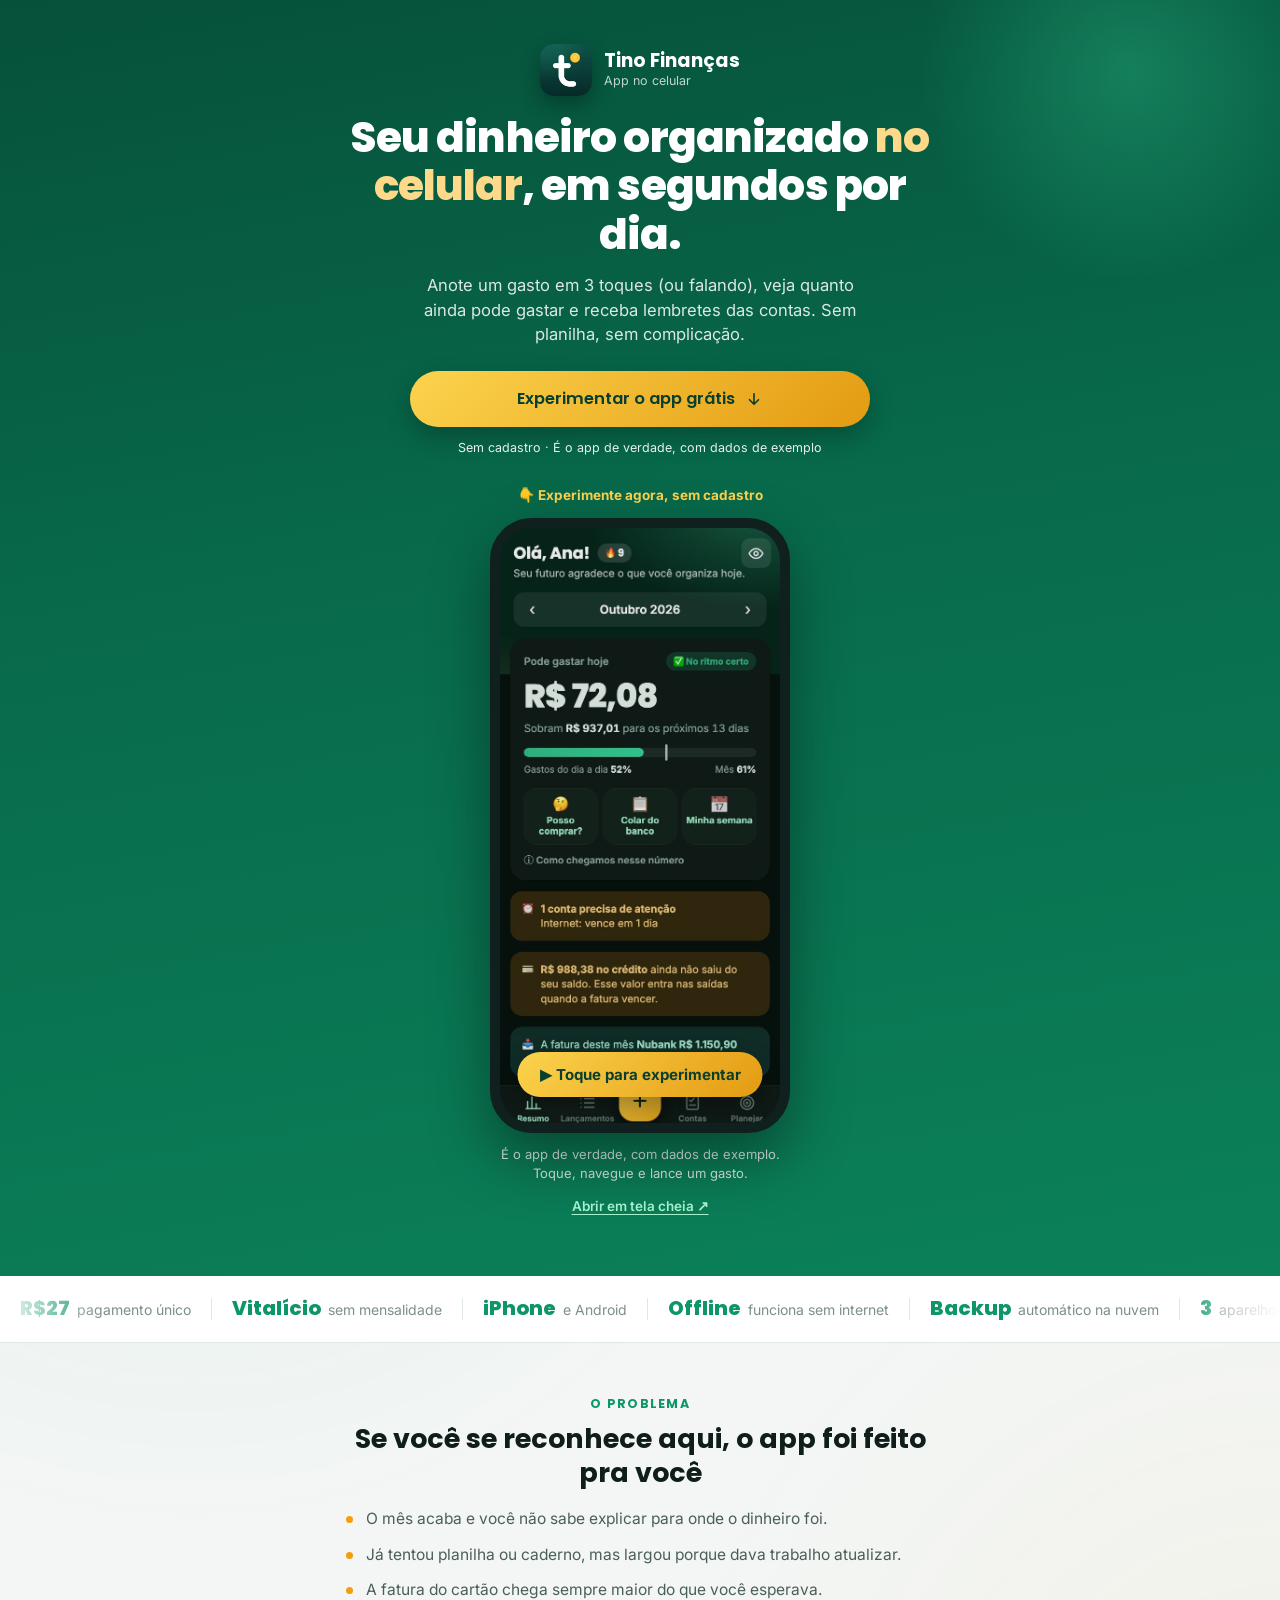
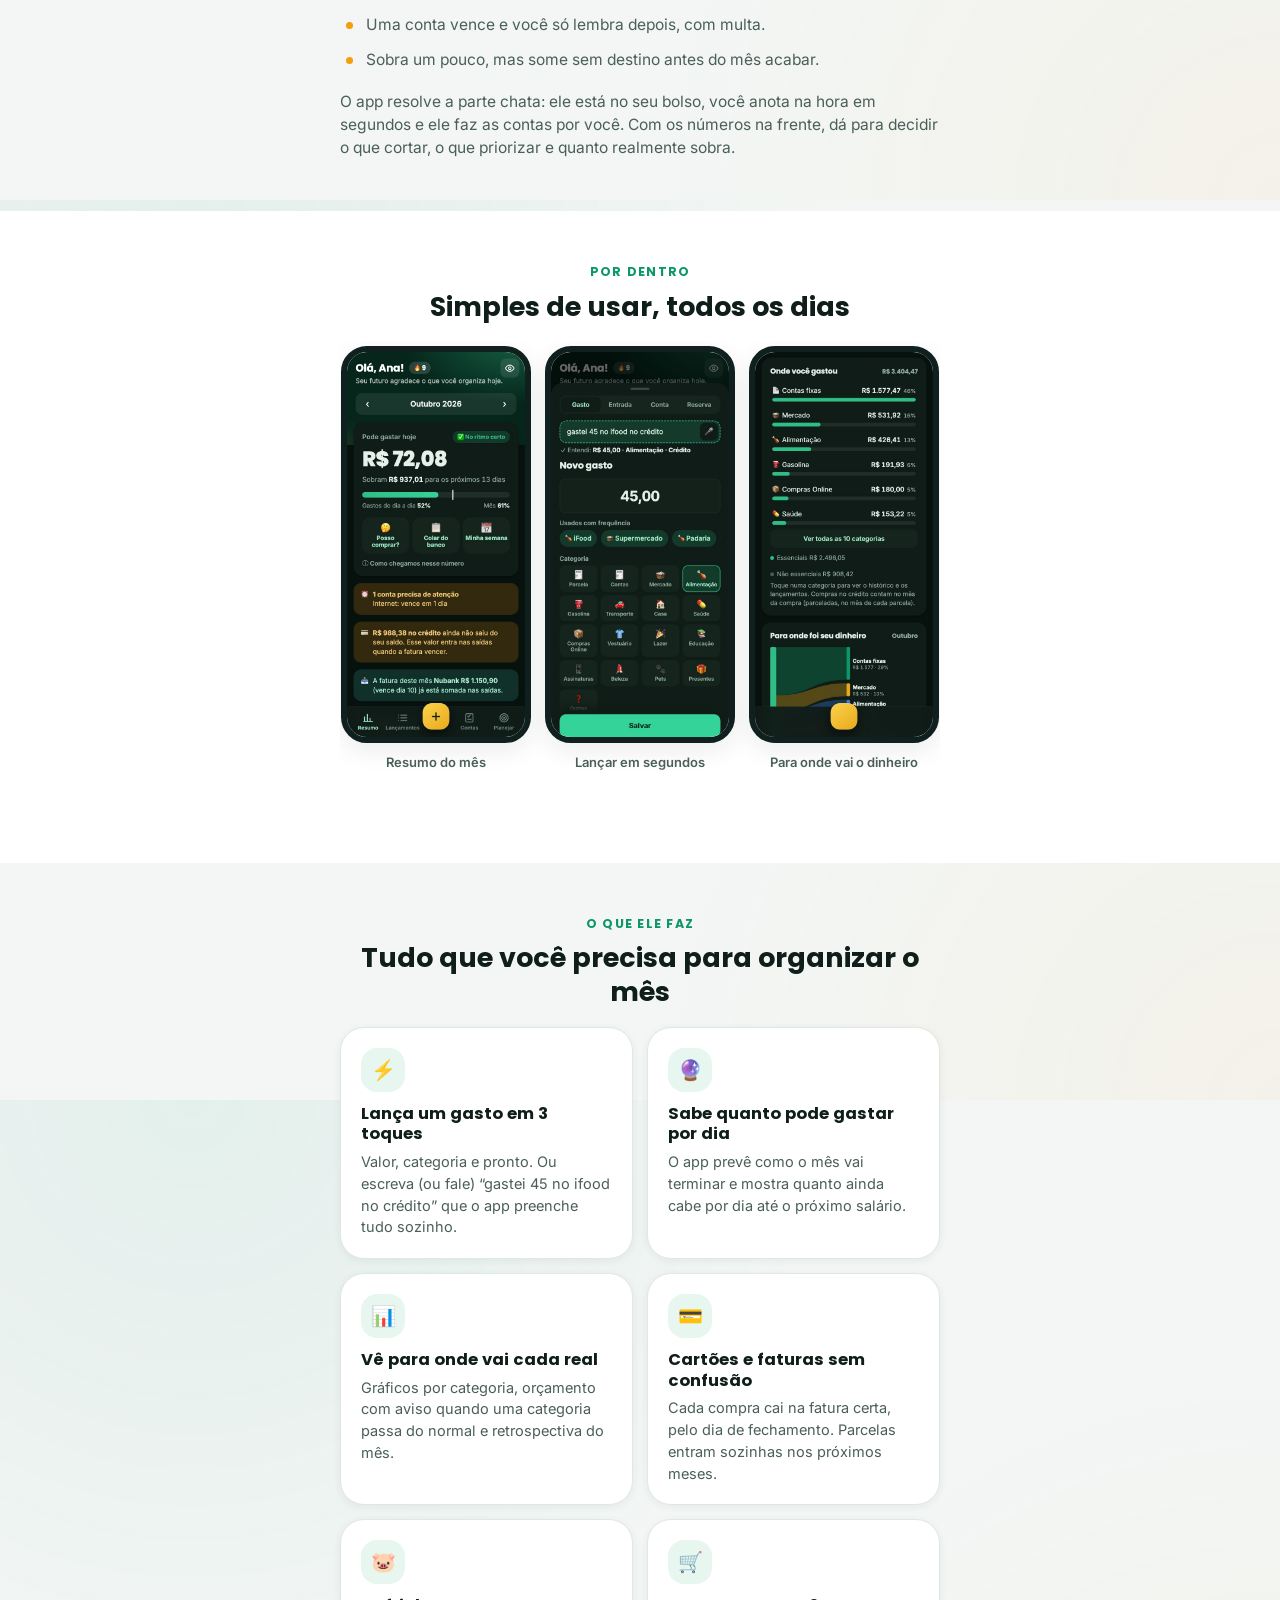
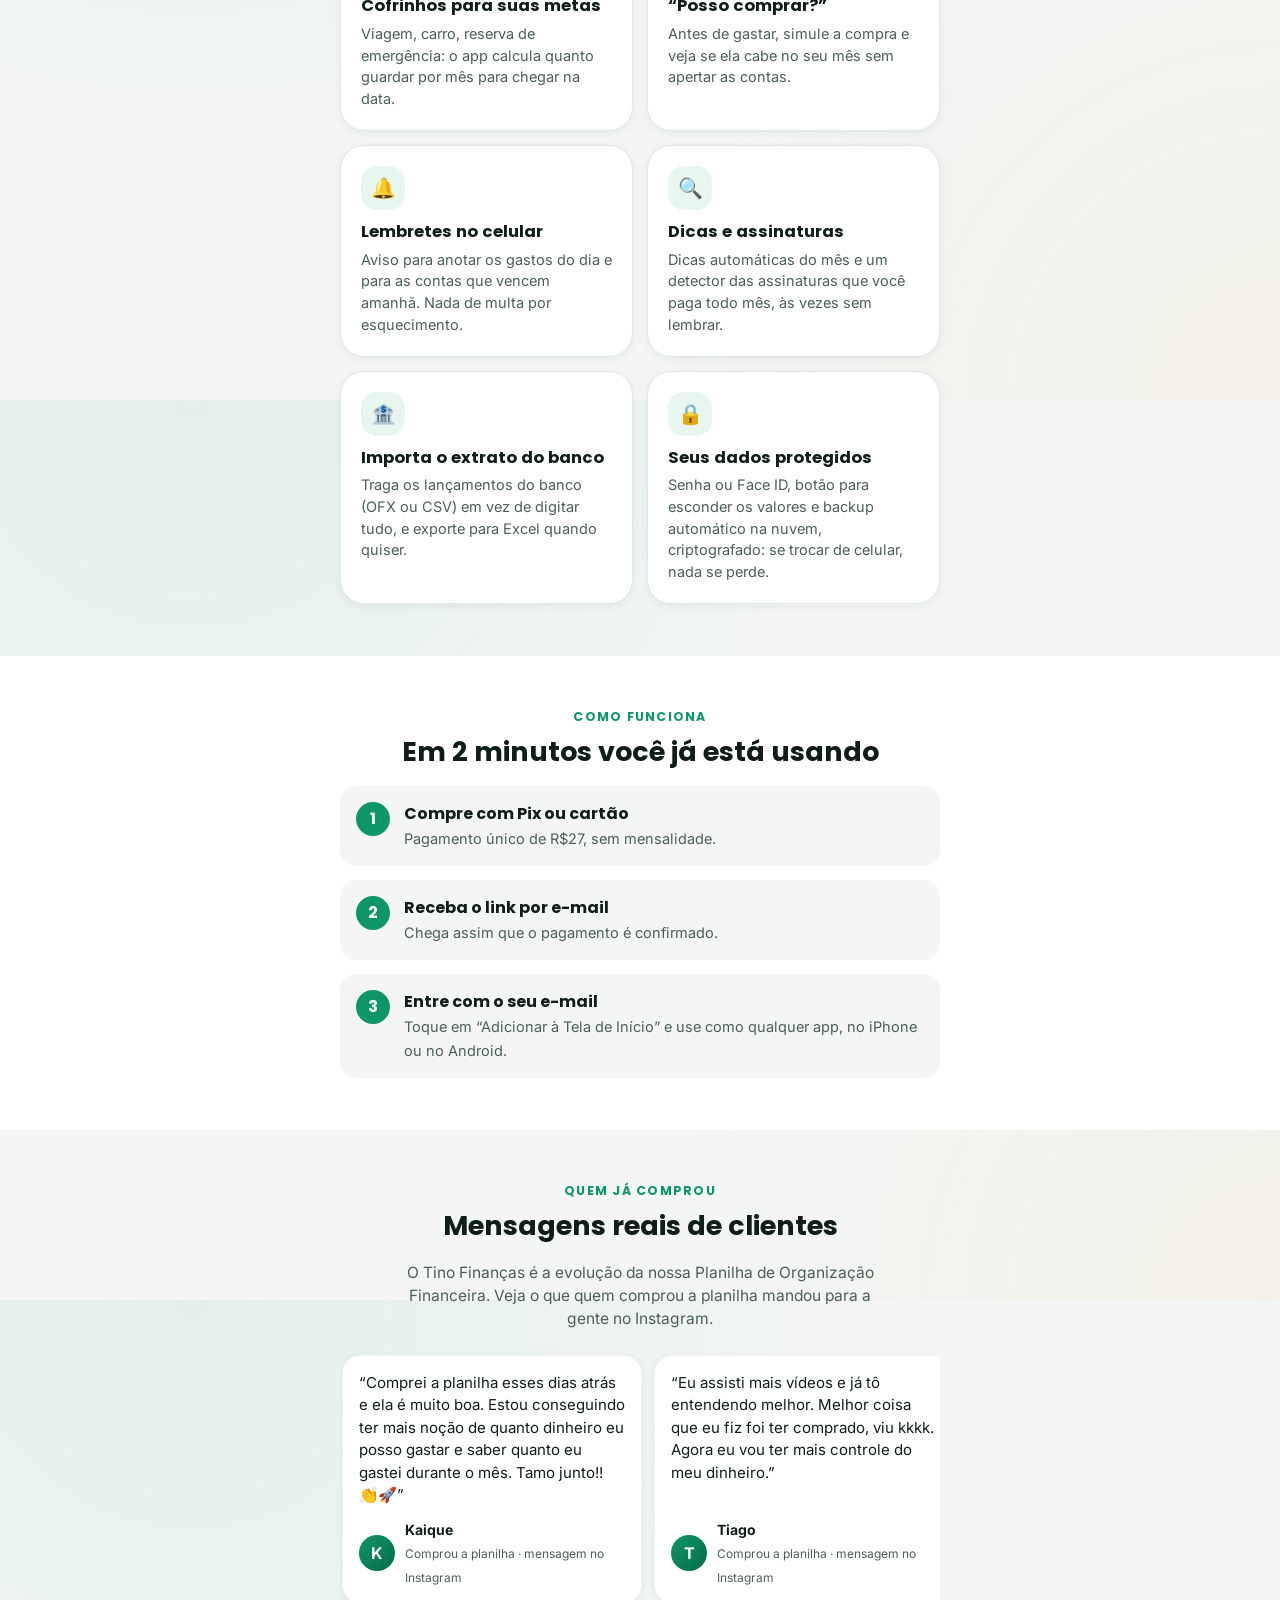
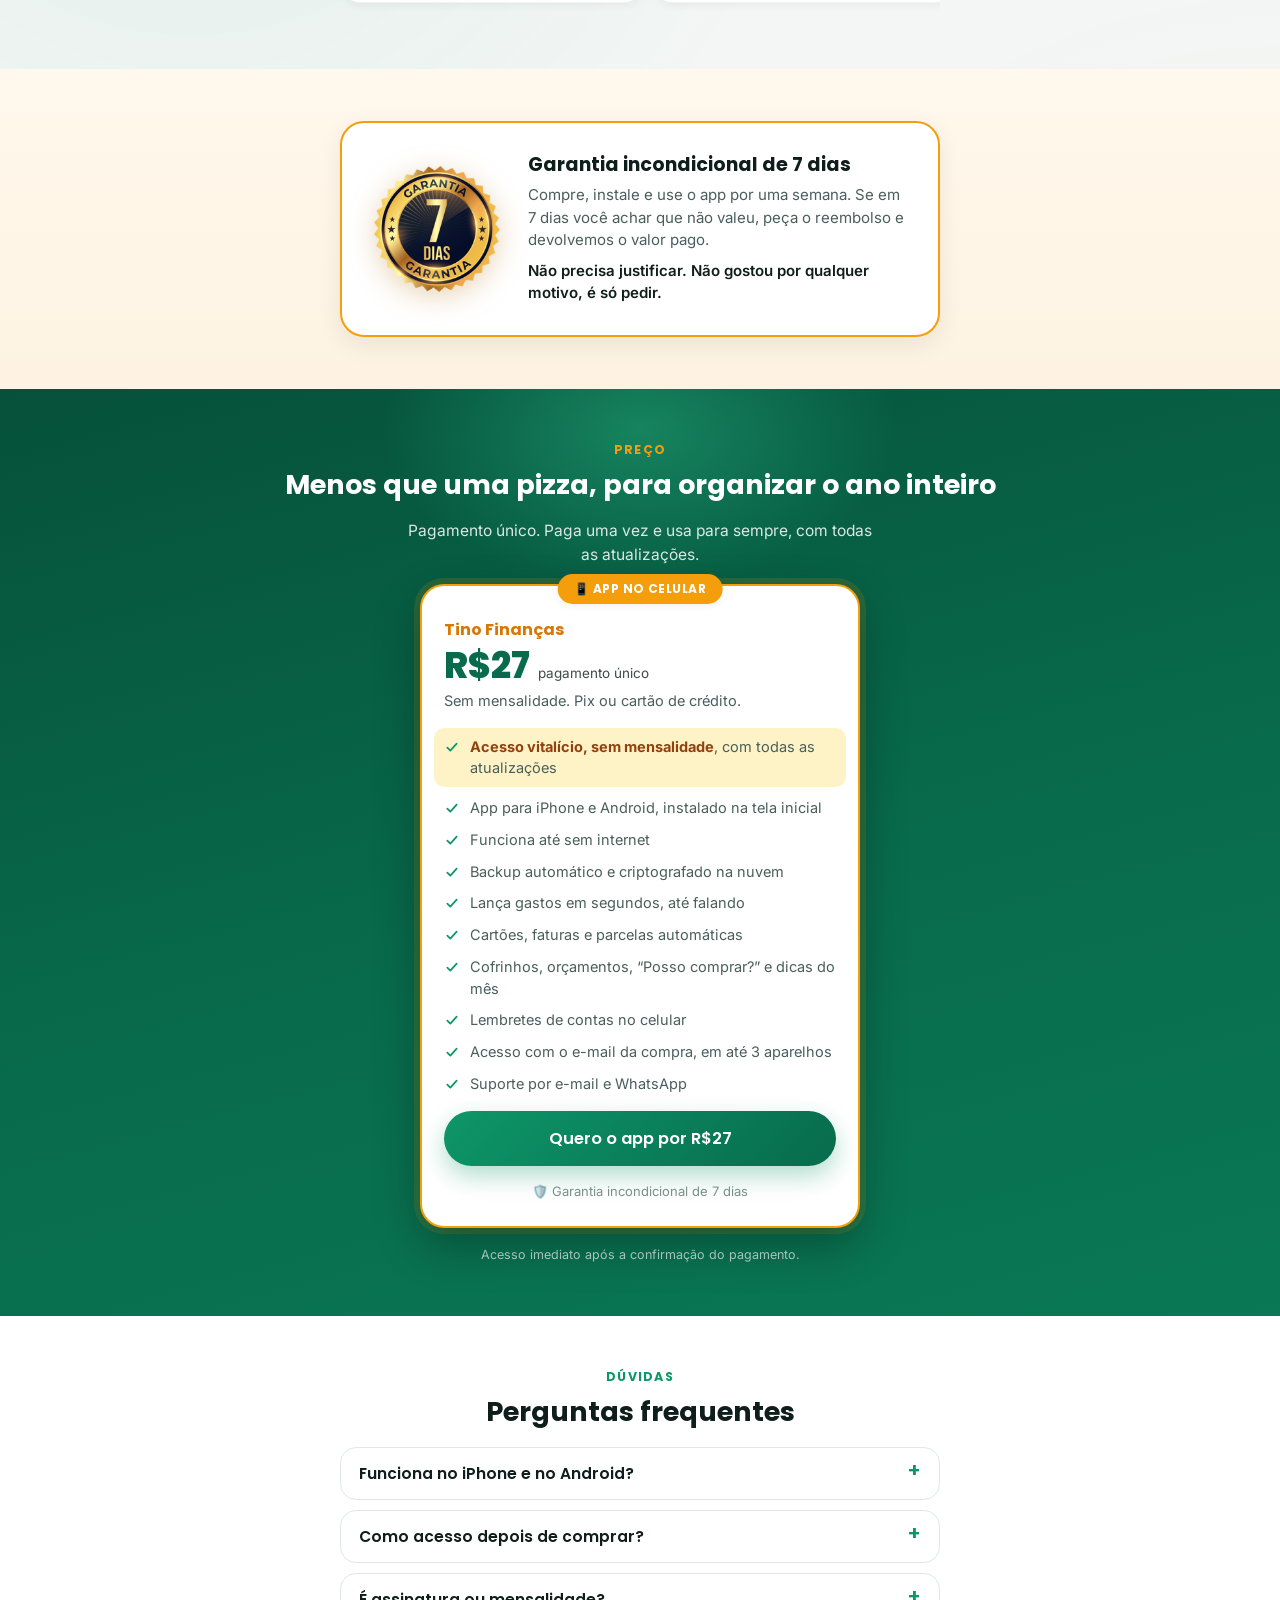
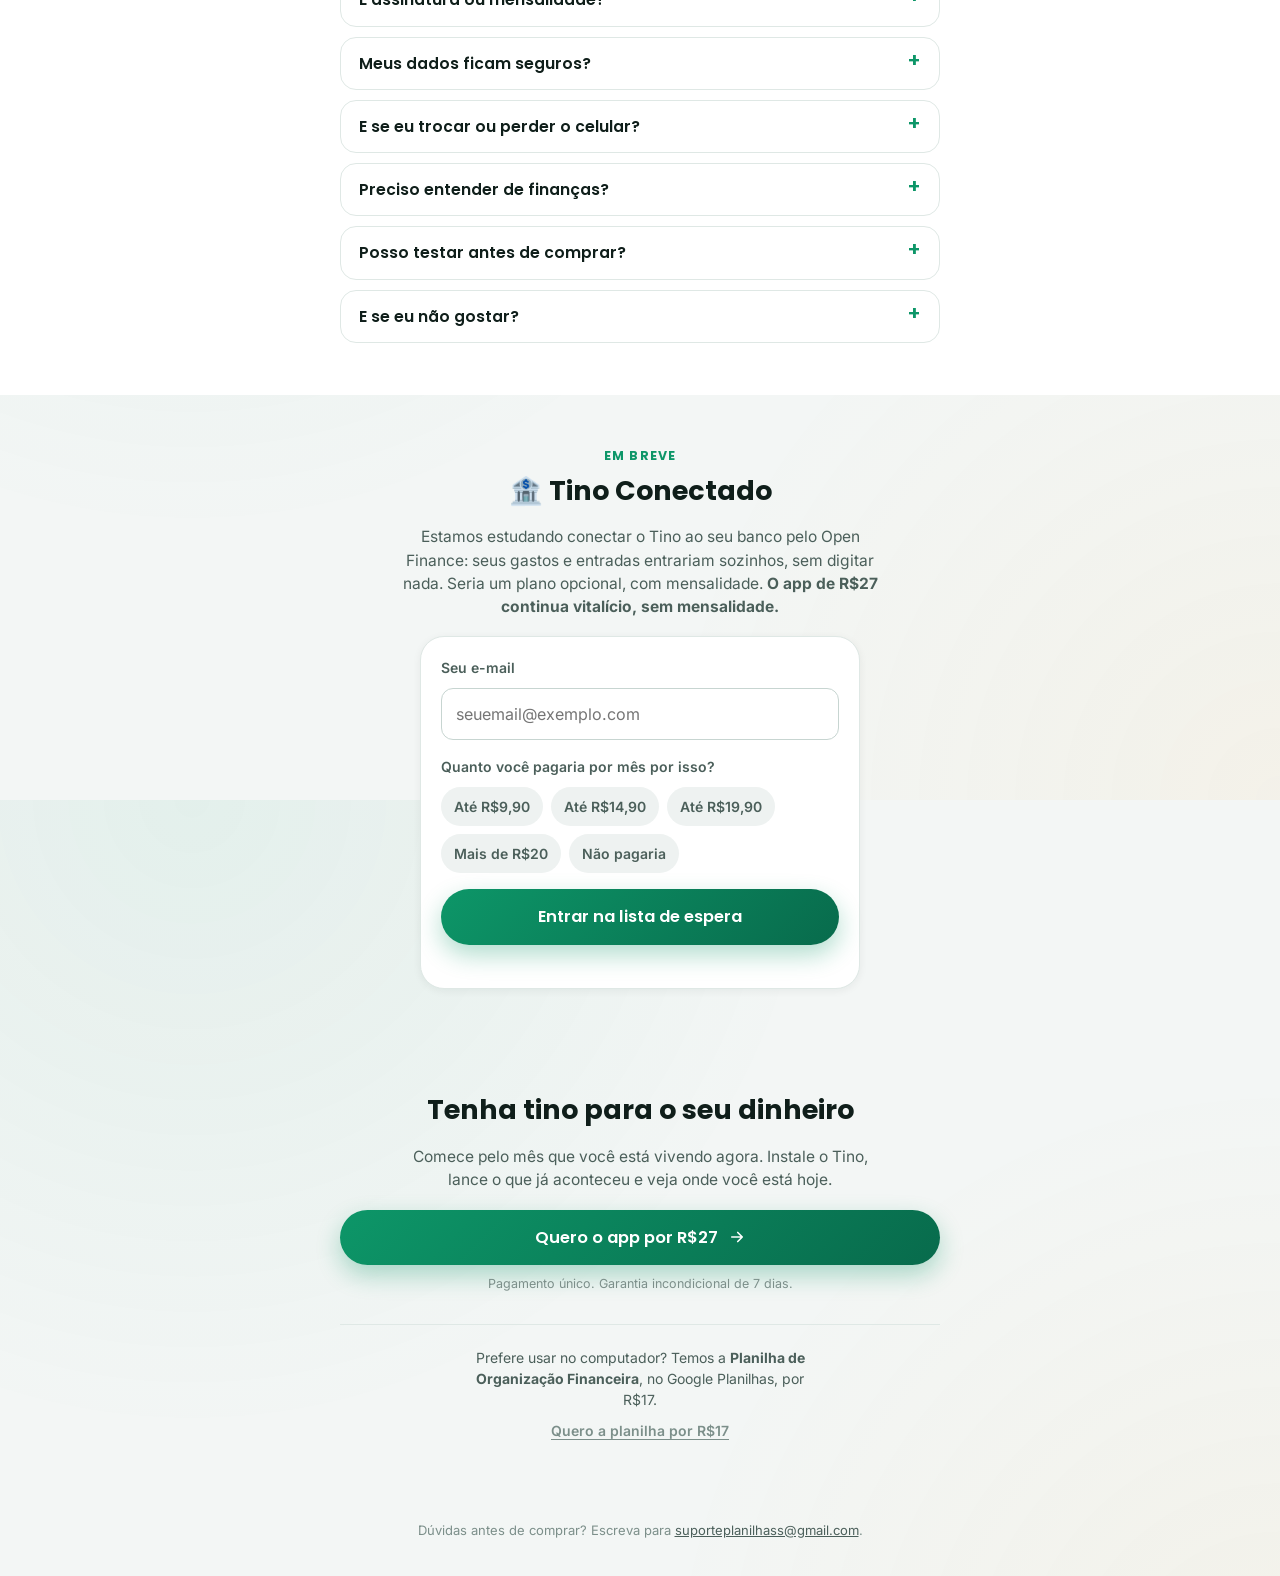
==== commit cde28d33: "Páginas: telas do app com o visual novo (Tino 2.0) Co-Authored-By: Claude Opus 5.5 <noreply@anthropi" ====
--- a/app.html
+++ b/app.html
@@ -59,7 +59,7 @@
       <div class="app-live app-live--hero" id="experimentar" data-app-live="hero-app">
         <span class="app-live-tag">👇 Experimente agora, sem cadastro</span>
         <div class="phone">
-          <img class="phone-poster" src="assets/app/app-resumo.jpg" alt="Tela inicial do app com o restante para gastar no mês" width="600" height="1298" fetchpriority="high">
+          <img class="phone-poster" src="assets/app/app-resumo-v2.jpg" alt="Tela inicial do app com o quanto você pode gastar hoje" width="600" height="1298" fetchpriority="high">
           <button class="phone-play" type="button">▶ Toque para experimentar</button>
         </div>
         <p class="app-live-note">É o app de verdade, com dados de exemplo. Toque, navegue e lance um gasto.</p>
@@ -115,9 +115,9 @@
       <span class="section-tag">Por dentro</span>
       <h2 class="sales-h2">Simples de usar, todos os dias</h2>
       <div class="app-shots">
-        <figure><img src="assets/app/app-resumo.jpg" alt="Resumo do mês no app" width="600" height="1298" loading="lazy"><figcaption>Resumo do mês</figcaption></figure>
-        <figure><img src="assets/app/app-lancar.jpg" alt="Tela de lançar um gasto" width="600" height="1298" loading="lazy"><figcaption>Lançar em segundos</figcaption></figure>
-        <figure><img src="assets/app/app-gastos.jpg" alt="Gráfico de gastos por categoria" width="600" height="1298" loading="lazy"><figcaption>Para onde vai o dinheiro</figcaption></figure>
+        <figure><img src="assets/app/app-resumo-v2.jpg" alt="Resumo do mês no app" width="600" height="1298" loading="lazy"><figcaption>Resumo do mês</figcaption></figure>
+        <figure><img src="assets/app/app-lancar-v2.jpg" alt="Tela de lançar um gasto" width="600" height="1298" loading="lazy"><figcaption>Lançar em segundos</figcaption></figure>
+        <figure><img src="assets/app/app-gastos-v2.jpg" alt="Gráfico de gastos por categoria" width="600" height="1298" loading="lazy"><figcaption>Para onde vai o dinheiro</figcaption></figure>
       </div>
     </div>
   </section>
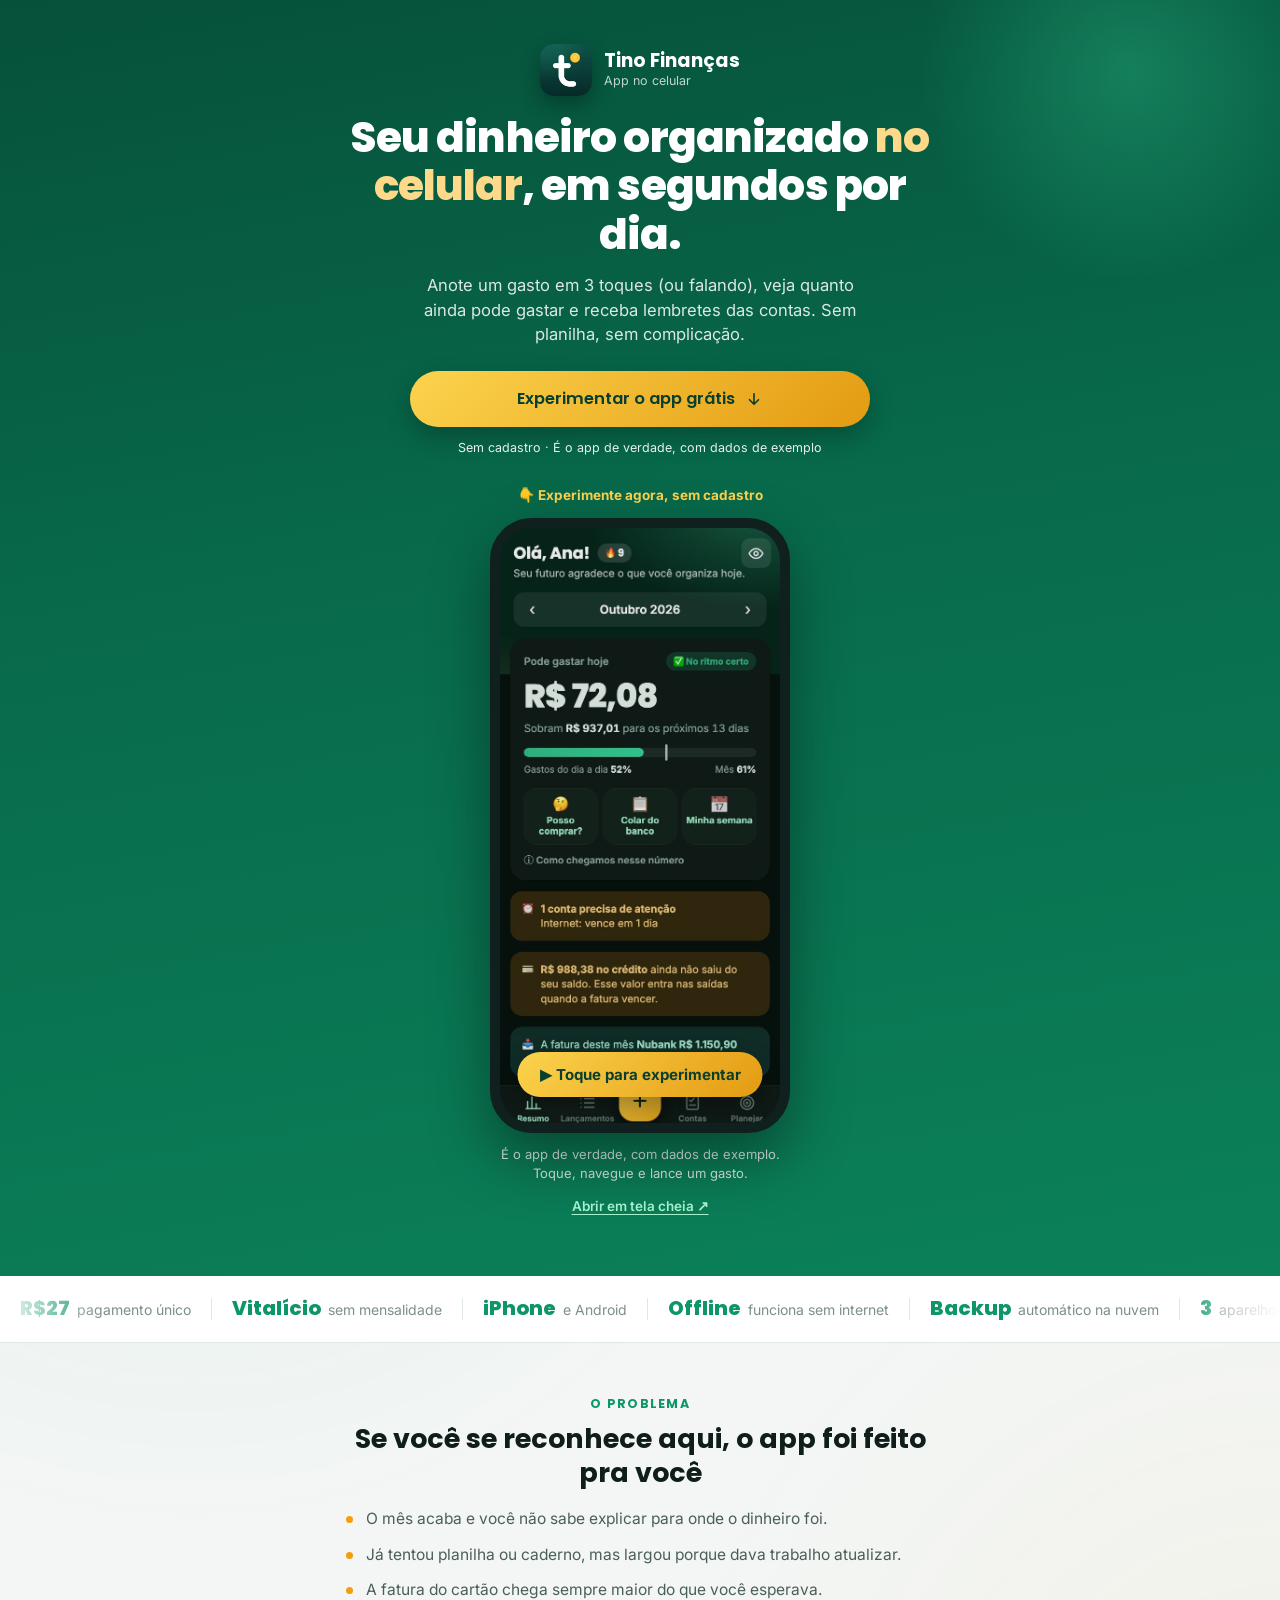
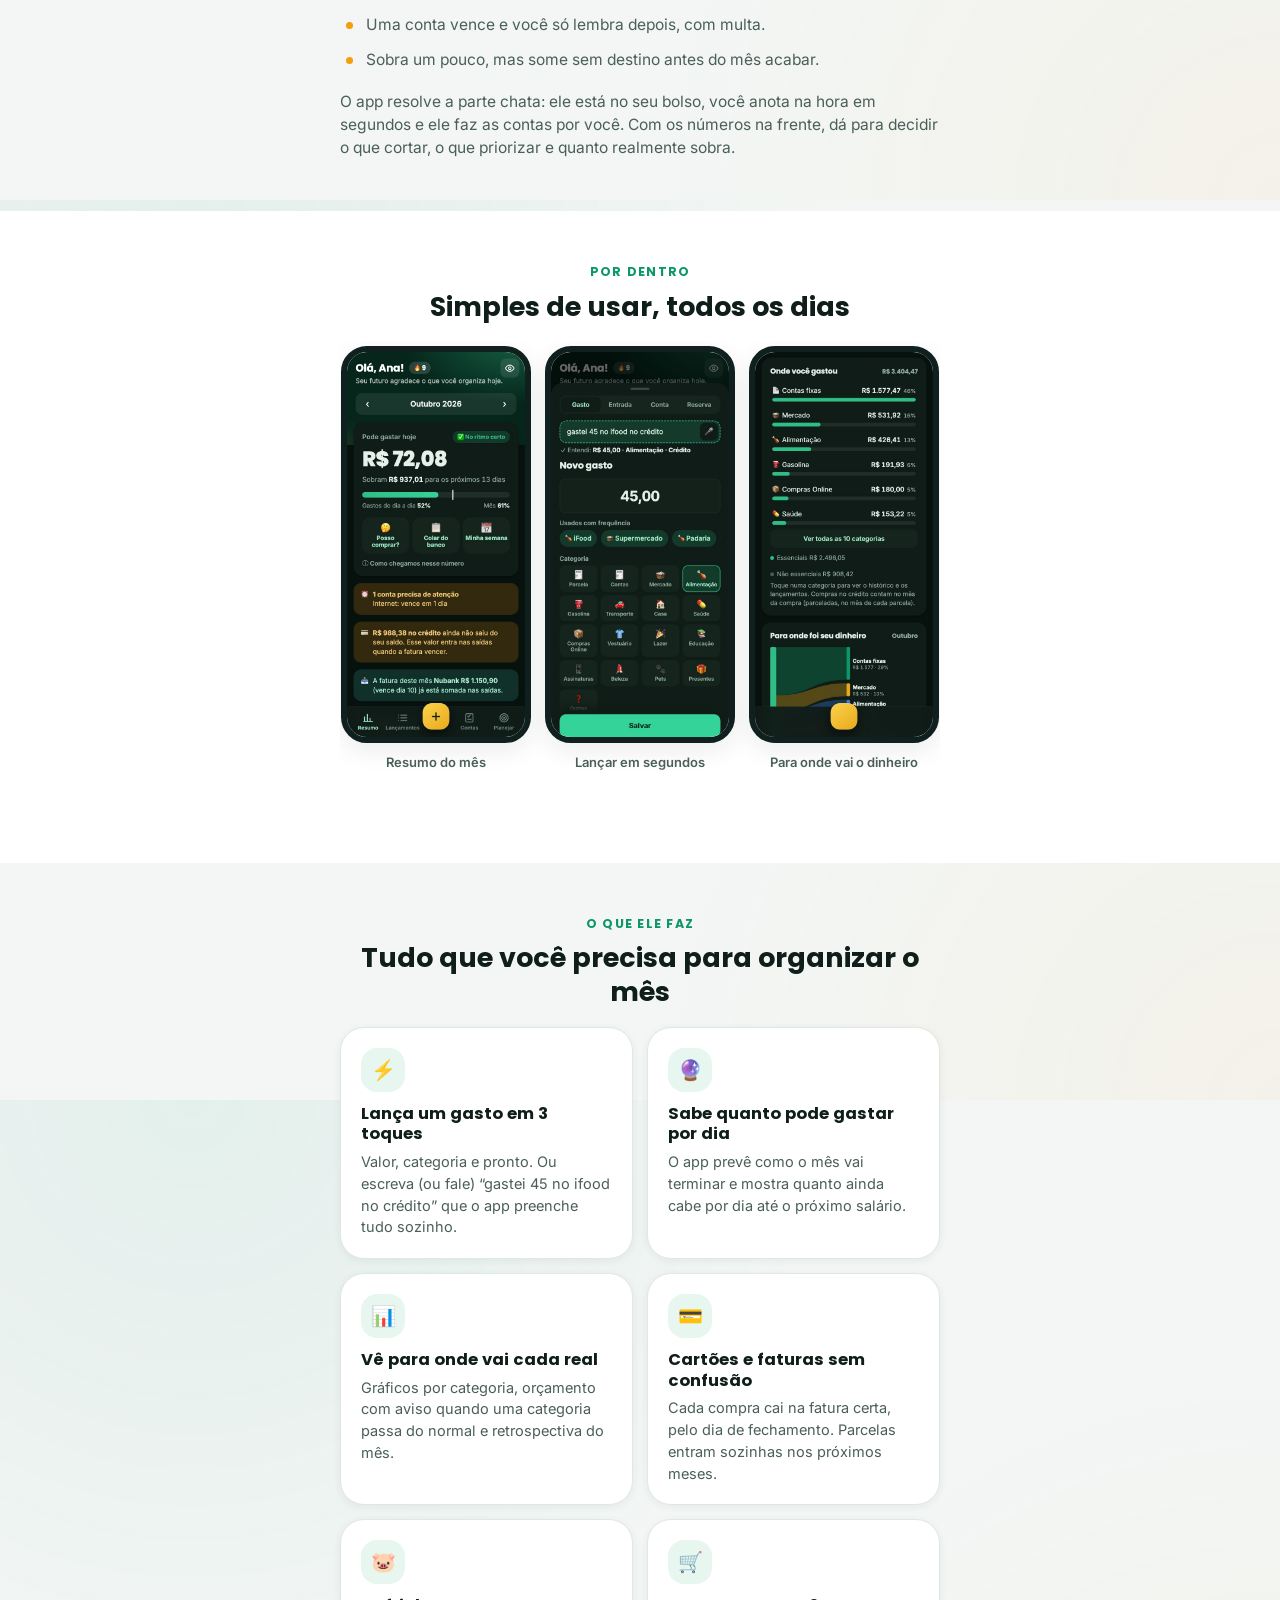
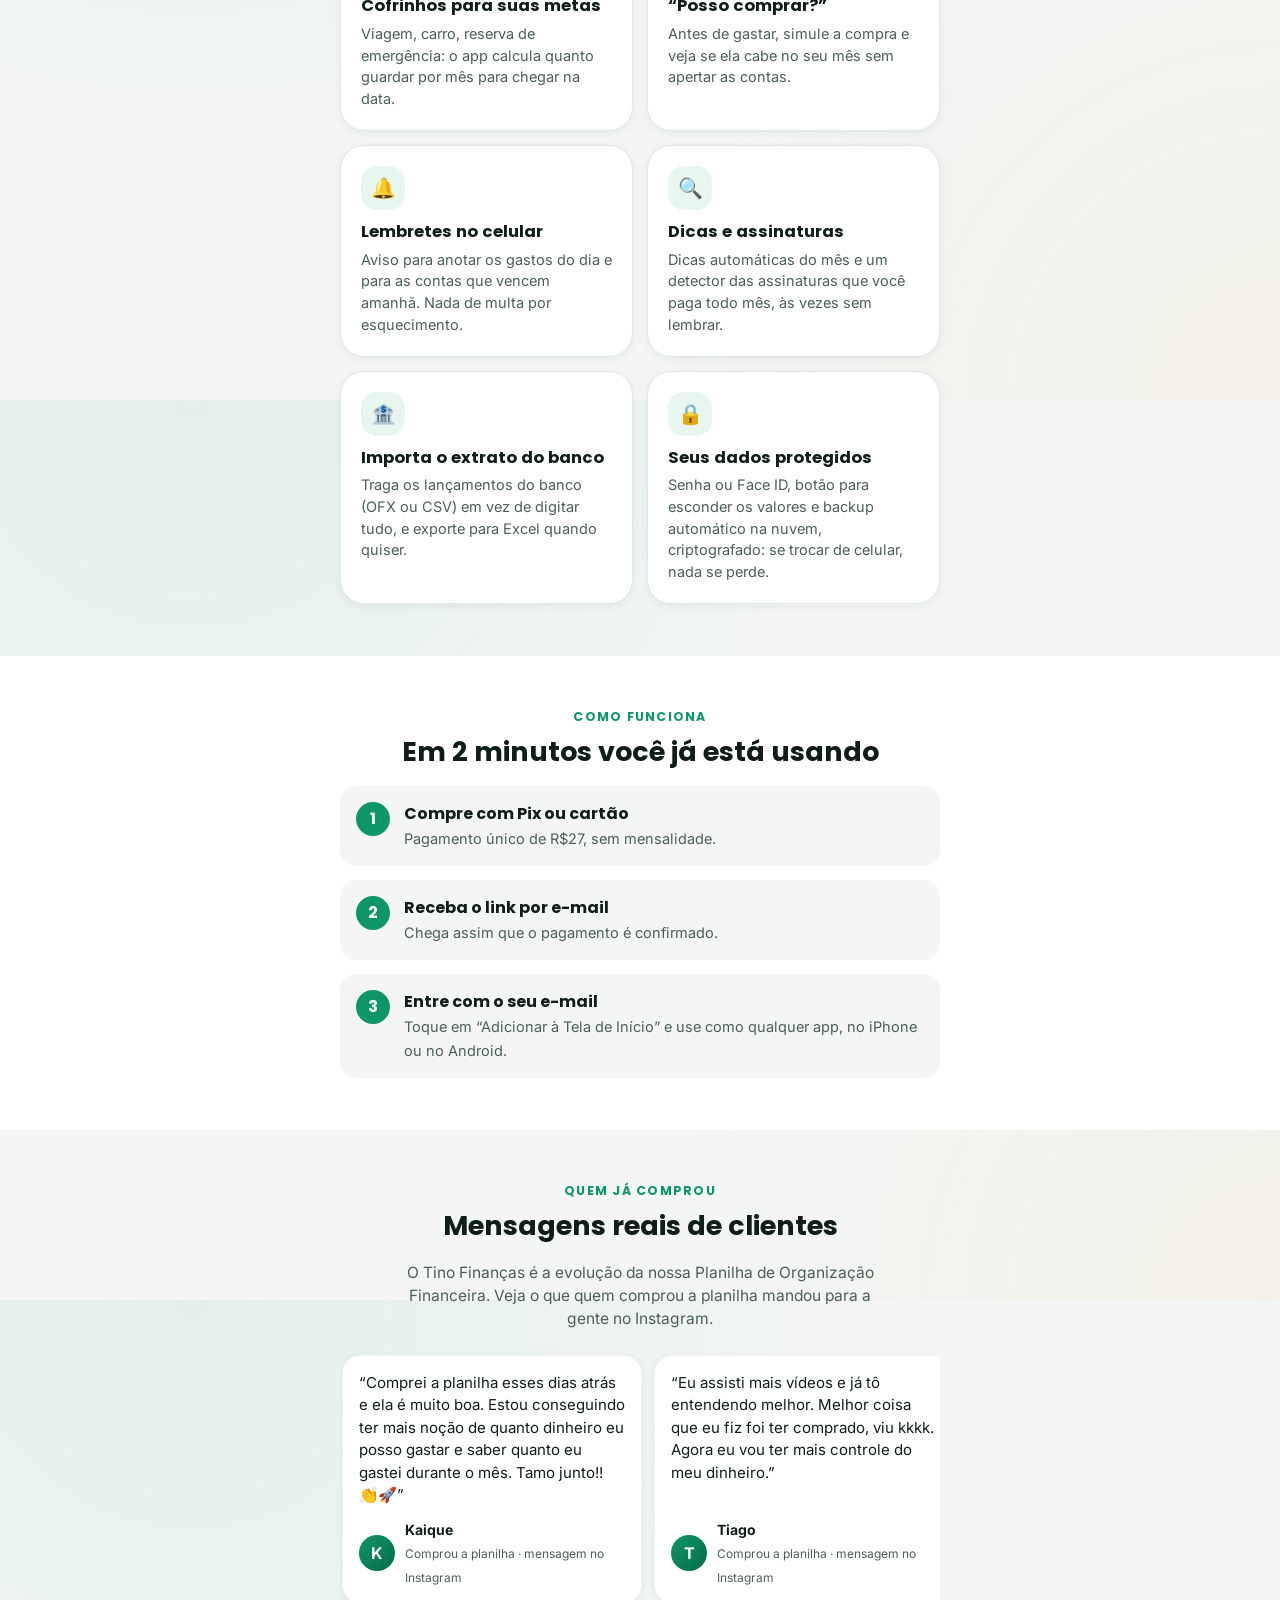
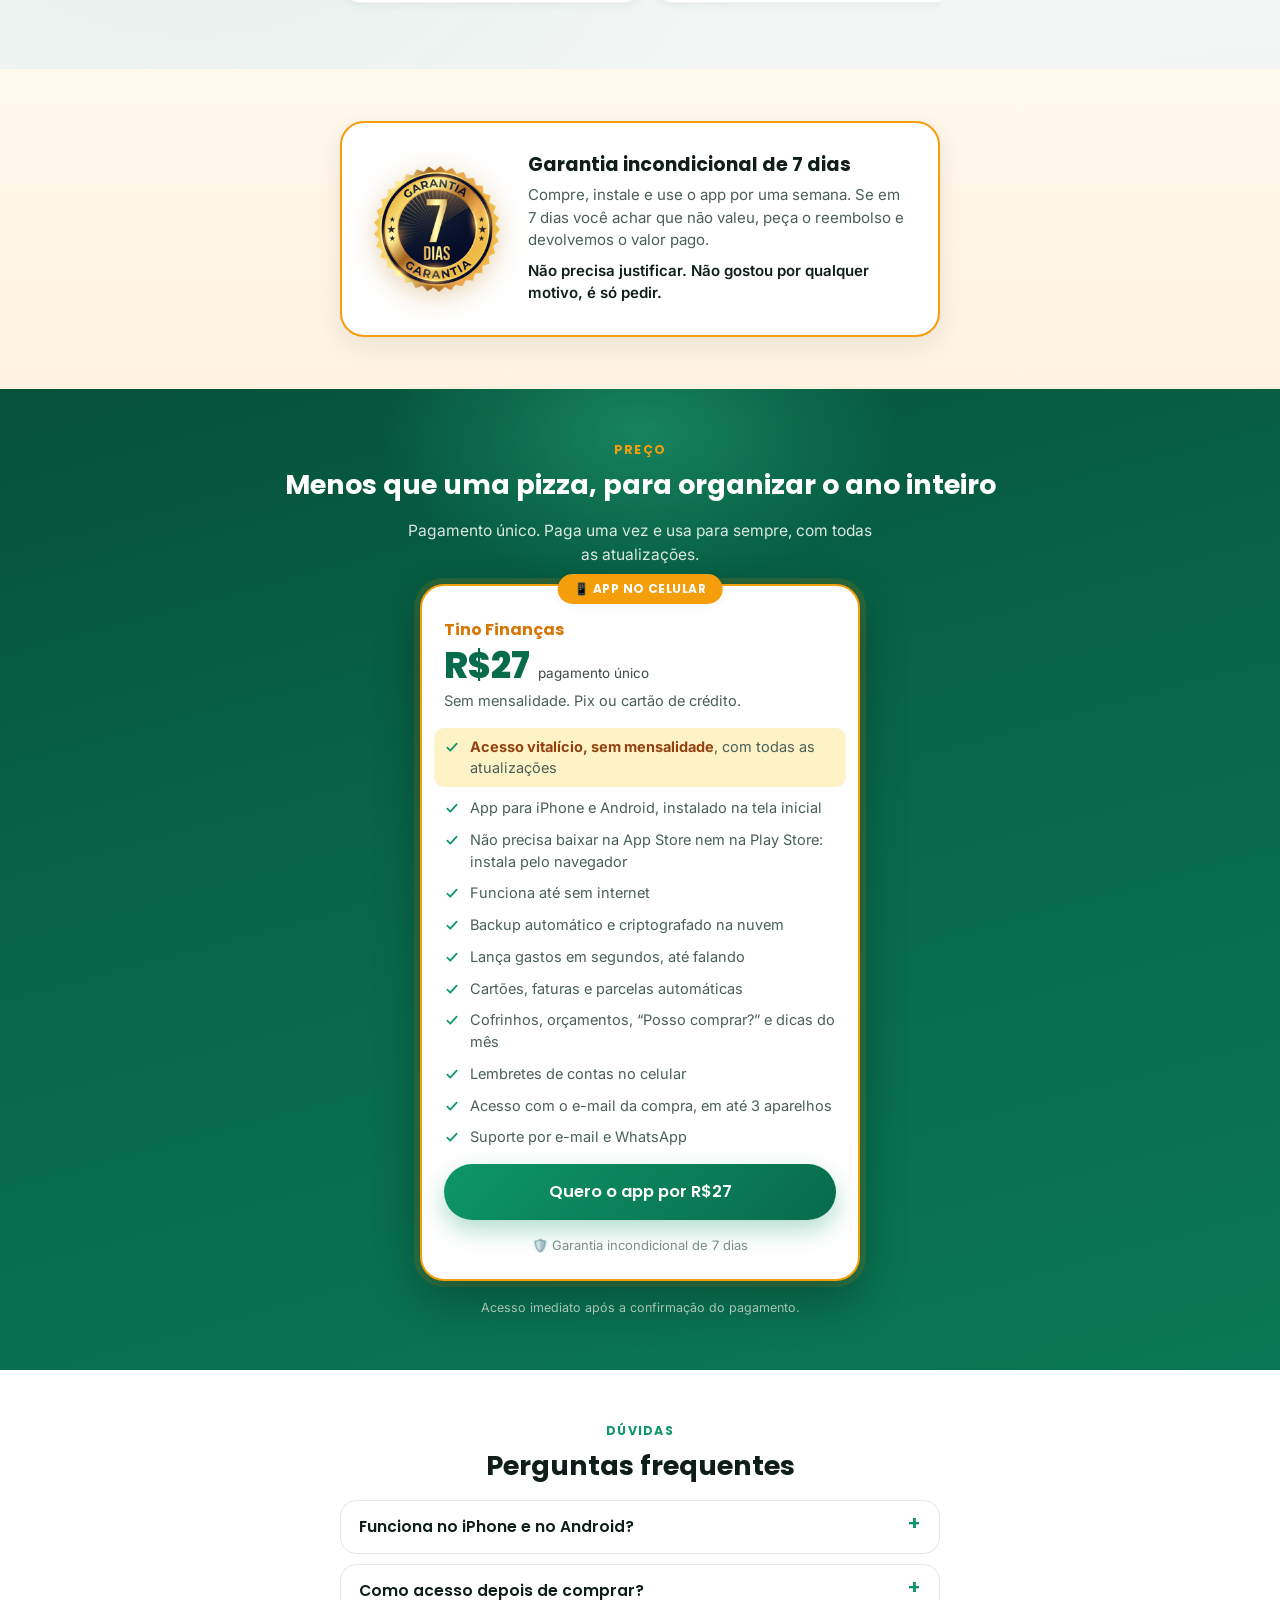
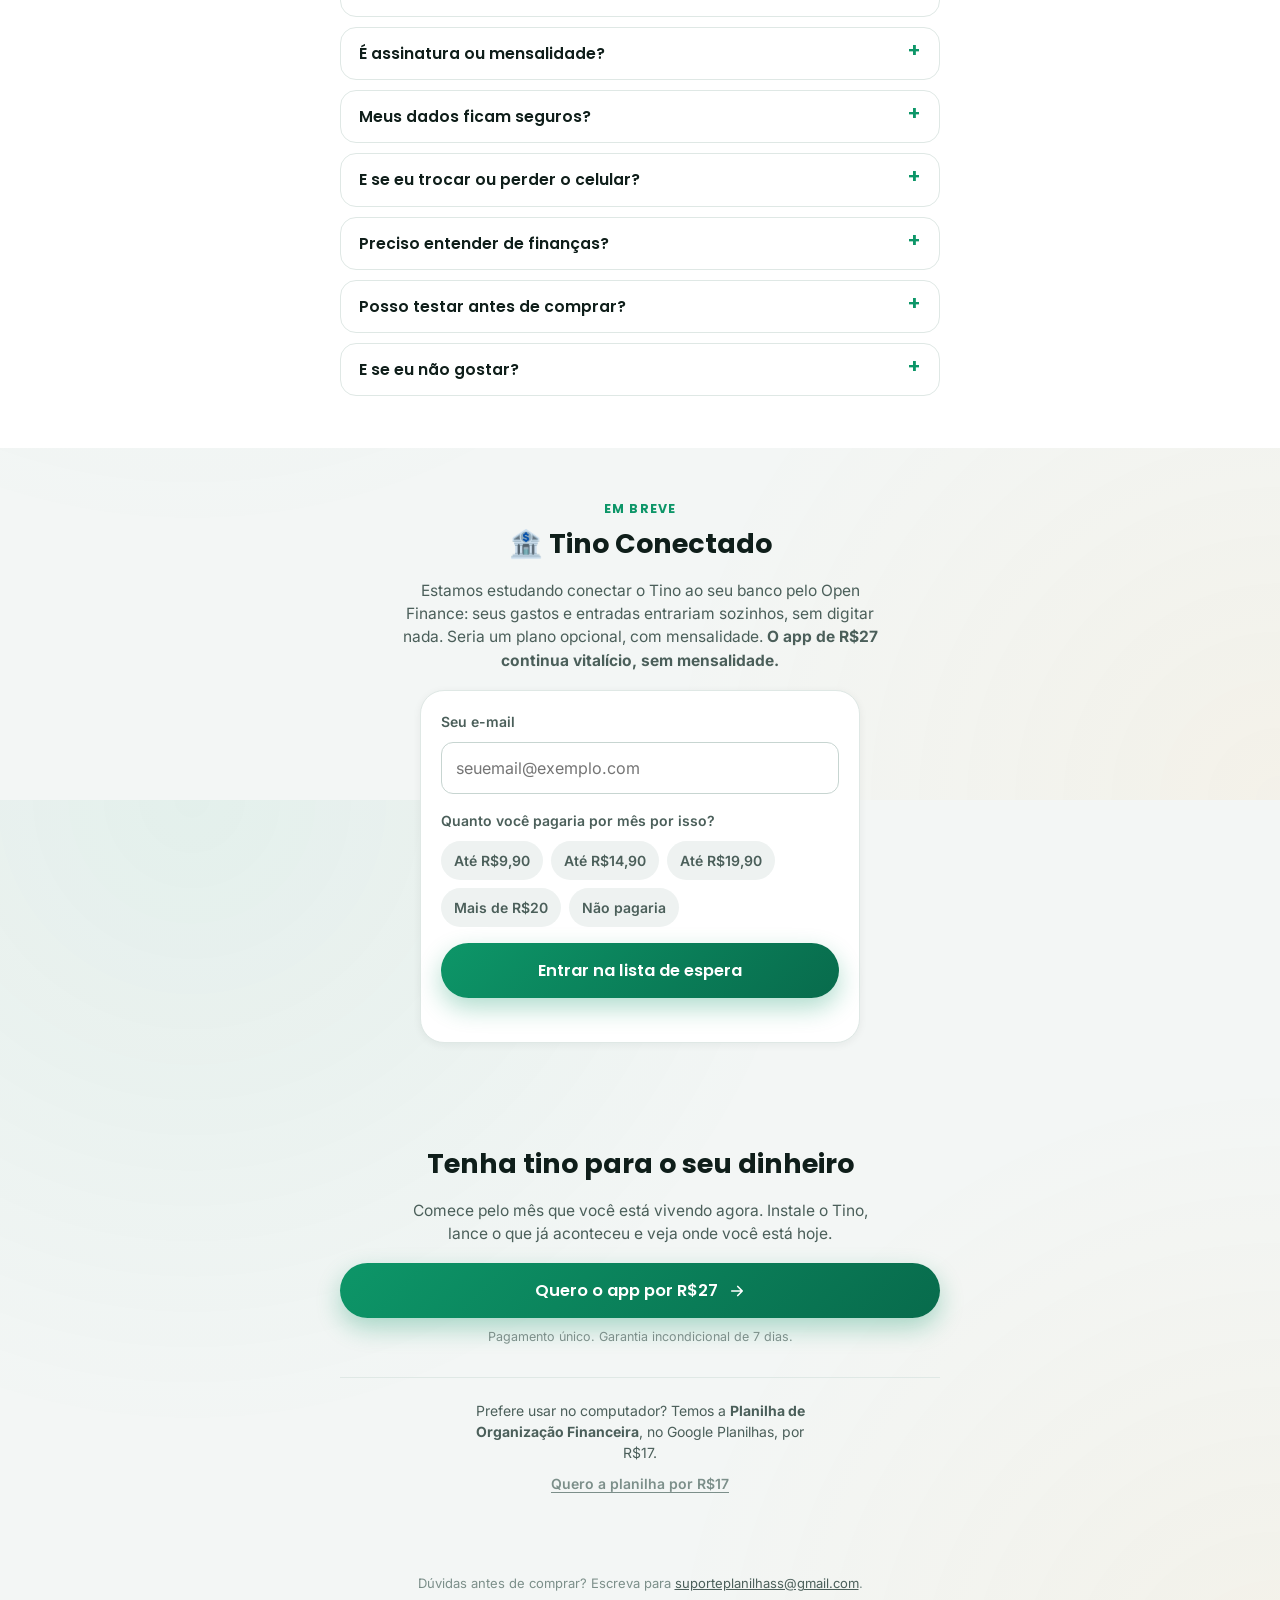
==== commit d06ce2ae: "Ofertas: deixa claro o que é planilha e o que é app (evita compra por engano) Co-Authored-By: Claude" ====
--- a/app.html
+++ b/app.html
@@ -264,6 +264,7 @@
           <ul class="price-list">
             <li class="price-destaque"><svg width="16" height="16" viewBox="0 0 24 24" fill="none" aria-hidden="true"><path d="M5 13L9.5 17.5L19 7" stroke="currentColor" stroke-width="2.6" stroke-linecap="round" stroke-linejoin="round"/></svg> <span><strong>Acesso vitalício, sem mensalidade</strong>, com todas as atualizações</span></li>
             <li><svg width="16" height="16" viewBox="0 0 24 24" fill="none" aria-hidden="true"><path d="M5 13L9.5 17.5L19 7" stroke="currentColor" stroke-width="2.6" stroke-linecap="round" stroke-linejoin="round"/></svg> App para iPhone e Android, instalado na tela inicial</li>
+            <li><svg width="16" height="16" viewBox="0 0 24 24" fill="none" aria-hidden="true"><path d="M5 13L9.5 17.5L19 7" stroke="currentColor" stroke-width="2.6" stroke-linecap="round" stroke-linejoin="round"/></svg> Não precisa baixar na App Store nem na Play Store: instala pelo navegador</li>
             <li><svg width="16" height="16" viewBox="0 0 24 24" fill="none" aria-hidden="true"><path d="M5 13L9.5 17.5L19 7" stroke="currentColor" stroke-width="2.6" stroke-linecap="round" stroke-linejoin="round"/></svg> Funciona até sem internet</li>
             <li><svg width="16" height="16" viewBox="0 0 24 24" fill="none" aria-hidden="true"><path d="M5 13L9.5 17.5L19 7" stroke="currentColor" stroke-width="2.6" stroke-linecap="round" stroke-linejoin="round"/></svg> Backup automático e criptografado na nuvem</li>
             <li><svg width="16" height="16" viewBox="0 0 24 24" fill="none" aria-hidden="true"><path d="M5 13L9.5 17.5L19 7" stroke="currentColor" stroke-width="2.6" stroke-linecap="round" stroke-linejoin="round"/></svg> Lança gastos em segundos, até falando</li>
@@ -380,5 +381,6 @@
 <script src="funnel.js"></script>
 <script src="vendas.js"></script>
 <script src="lista.js"></script>
+<script src="indique.js"></script>
 </body>
 </html>
--- a/style.css
+++ b/style.css
@@ -1384,3 +1384,27 @@
 .lista-opcoes button.on { background: var(--color-primary); color: #fff; }
 .lista-msg { font-size: 13.5px; color: var(--text-secondary); text-align: center; min-height: 1em; }
 .lista-ok { font-size: 15.5px; font-weight: 600; color: var(--color-primary-dark); text-align: center; margin: 6px 0; }
+
+/* ===== Indique e ganhe (indique.js): faixa para quem chegou pelo convite de um cliente ===== */
+.indique-faixa {
+  display: flex; flex-wrap: wrap; align-items: center; justify-content: center; gap: 8px 14px;
+  padding: 10px 16px; background: #fcd34d; color: #0a3f2d;
+  font-family: var(--font-body); font-size: 14.5px; line-height: 1.35; text-align: center;
+  box-shadow: var(--shadow-sm);
+}
+.indique-faixa .indique-cupom { letter-spacing: .06em; }
+.indique-faixa button {
+  flex: none; padding: 7px 14px; border: 0; border-radius: var(--radius-pill);
+  background: #0a3f2d; color: #fff; font: 700 13px var(--font-body); cursor: pointer;
+}
+
+/* ===== Escolha rápida entre planilha e app (evita comprar um achando que é o outro) ===== */
+.escolha-rapida {
+  max-width: 560px; margin: 18px auto 22px; padding: 14px 16px; border-radius: var(--radius-md);
+  background: var(--surface); border: 1.5px solid var(--border-strong); box-shadow: var(--shadow-sm);
+  text-align: left; color: var(--text-primary); font-family: var(--font-body); font-size: 15px; line-height: 1.4;
+}
+.escolha-rapida p { display: flex; gap: 10px; margin: 0; }
+.escolha-rapida p + p { margin-top: 10px; padding-top: 10px; border-top: 1px solid var(--border); }
+.escolha-rapida p > span:first-child { flex: none; font-size: 20px; line-height: 1.2; }
+.offer-aviso { margin: 10px 0 0; font-size: 13.5px; color: var(--text-muted); text-align: center; }
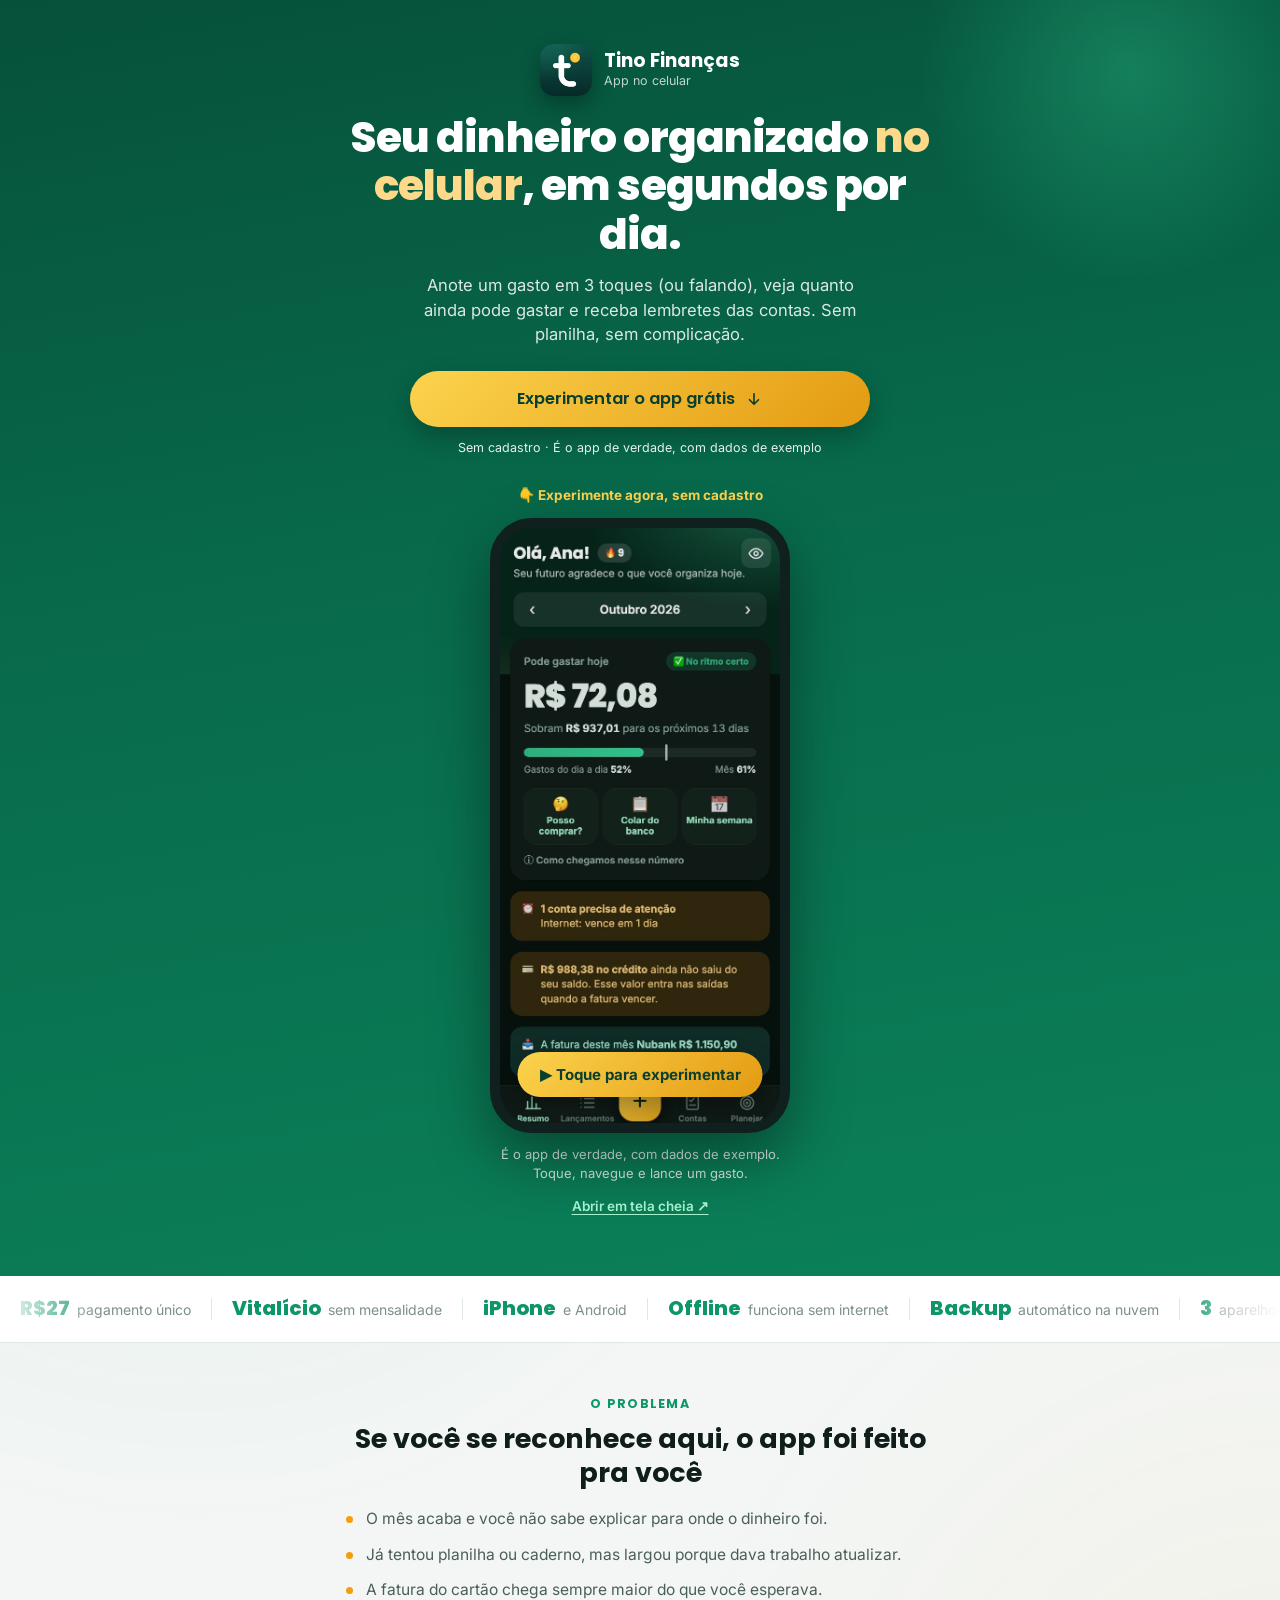
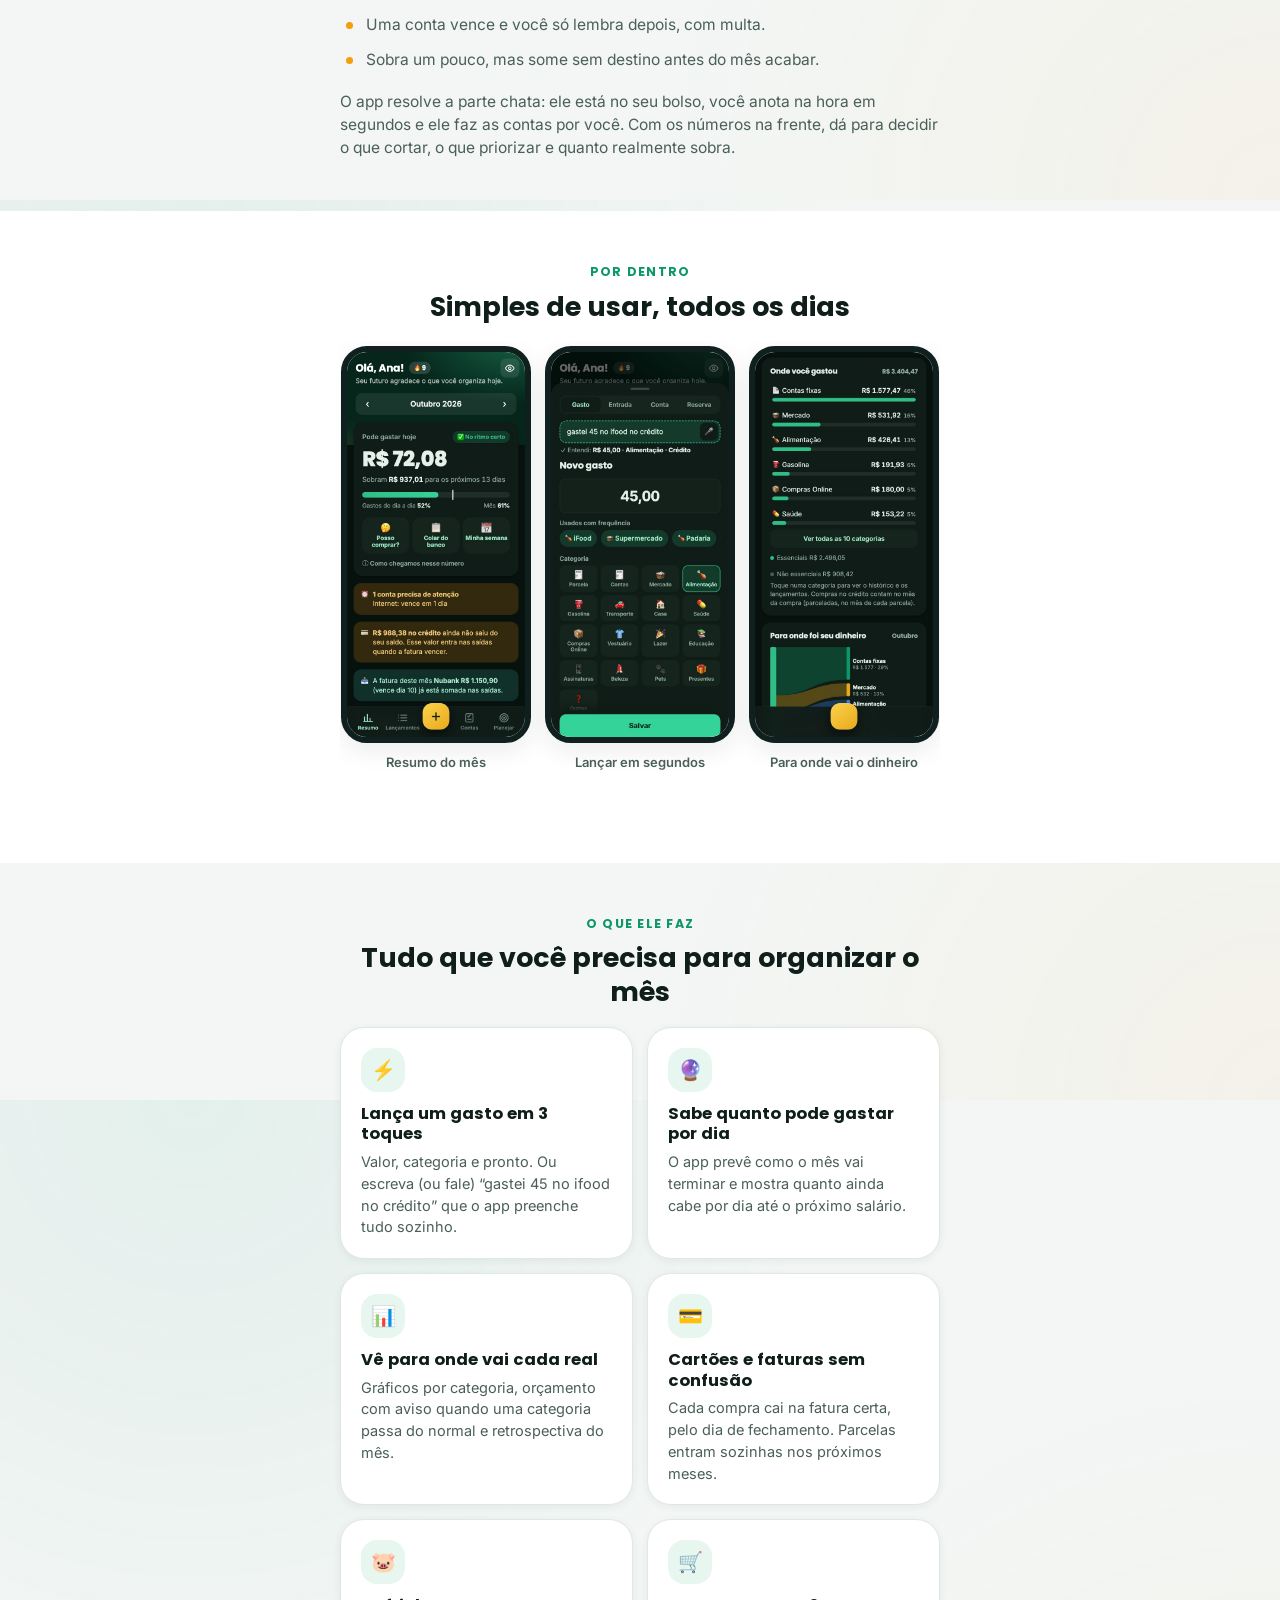
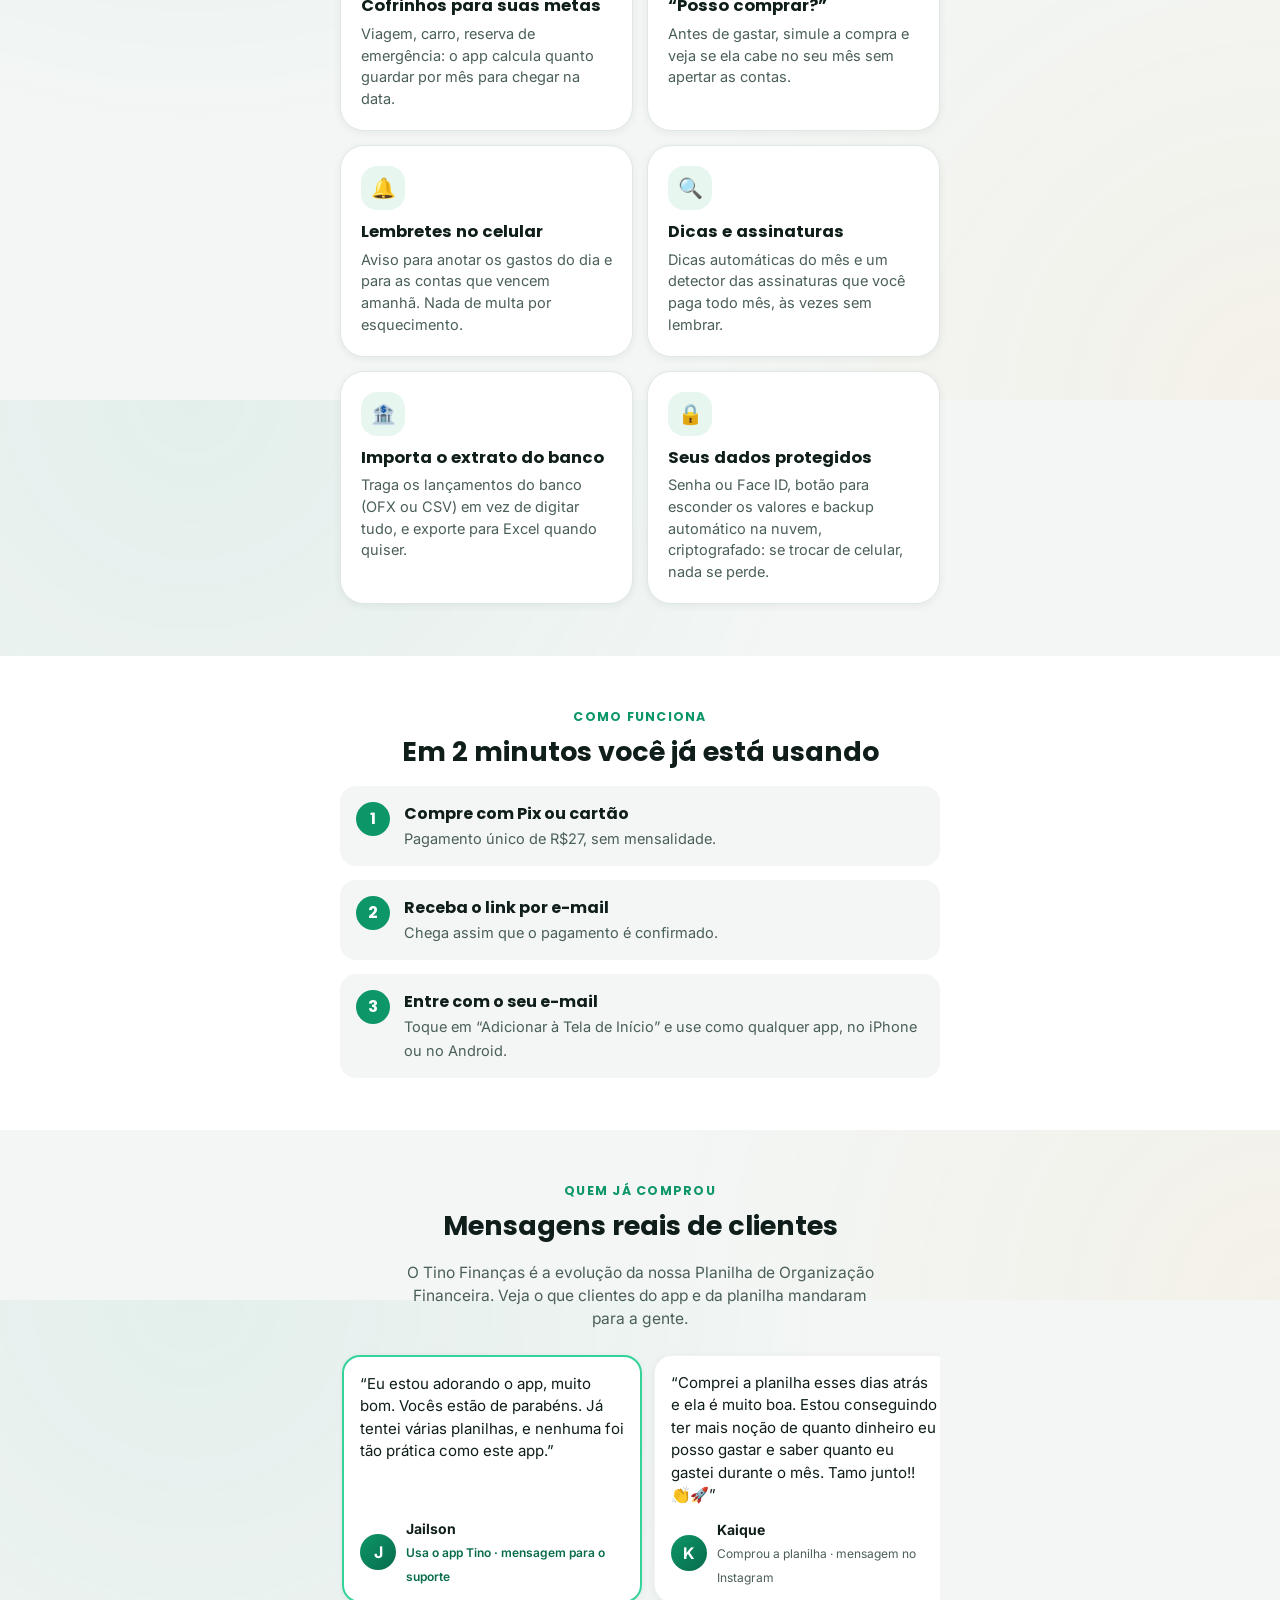
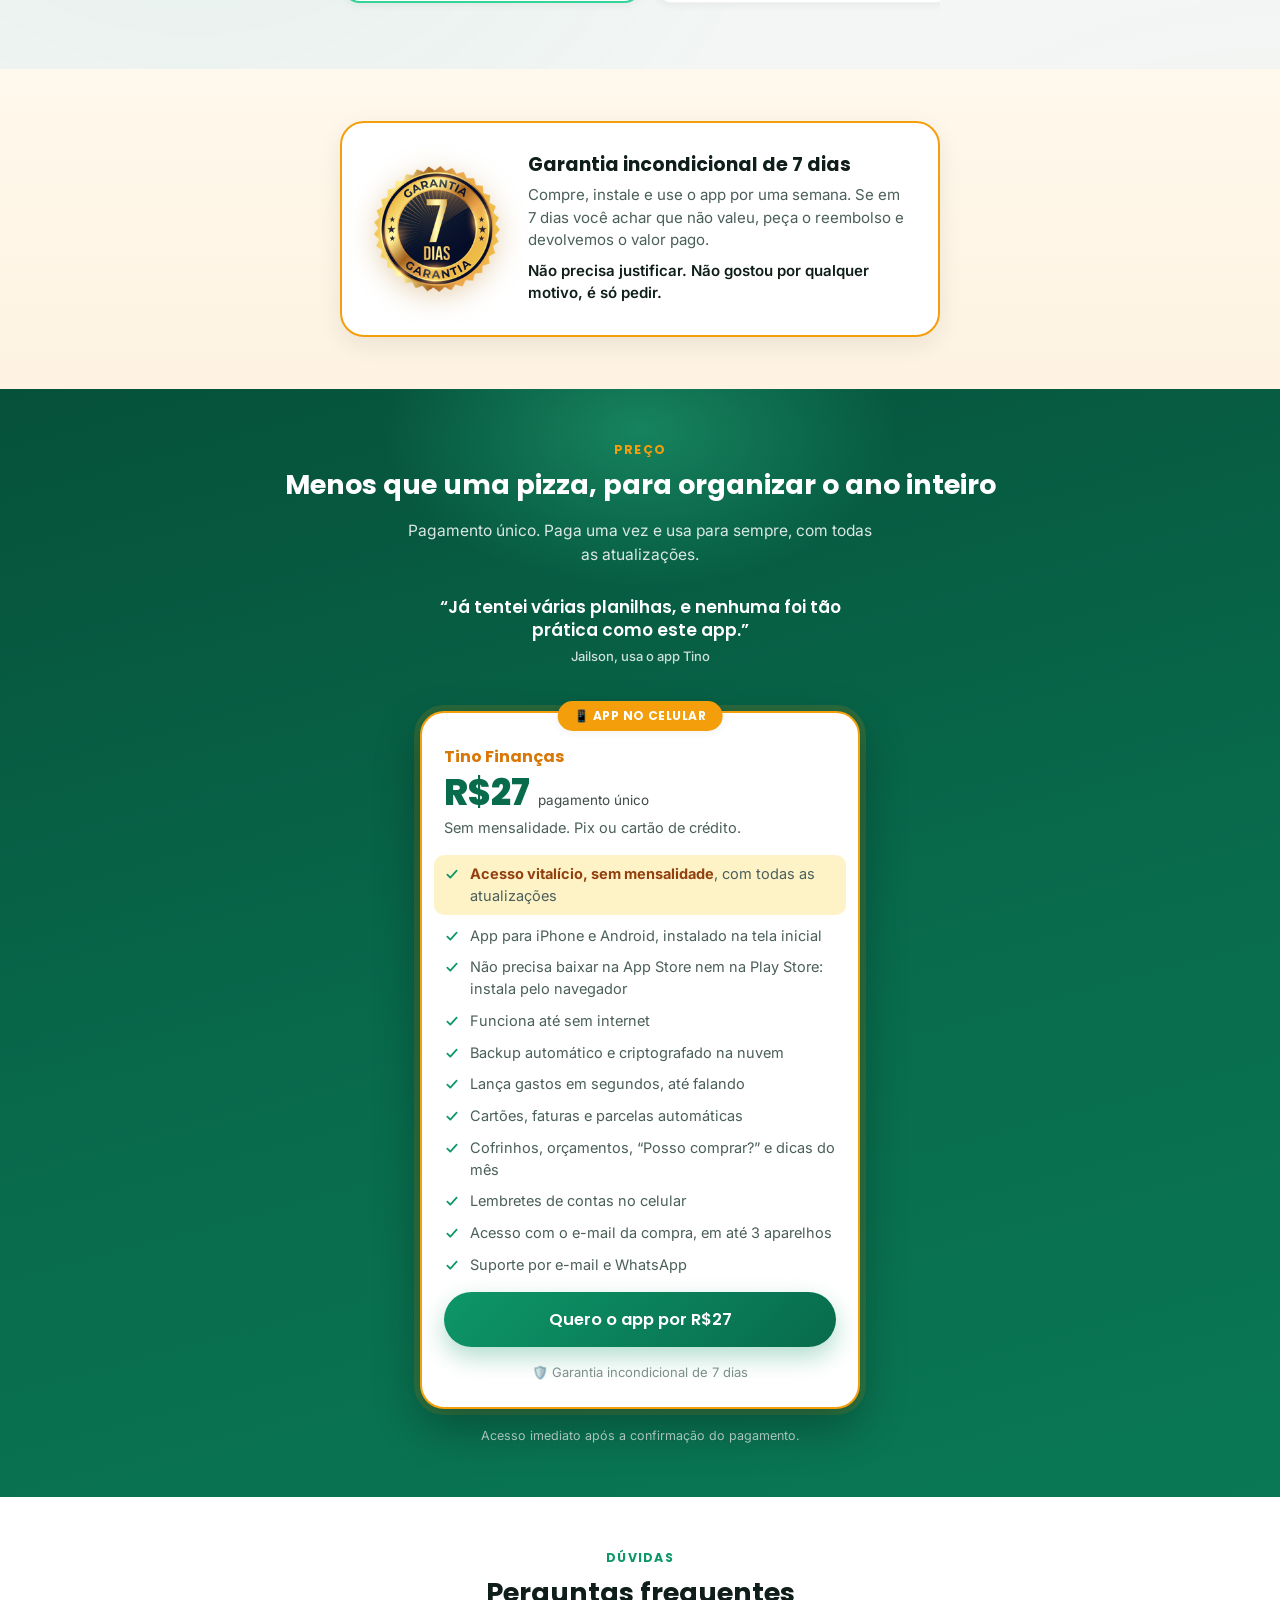
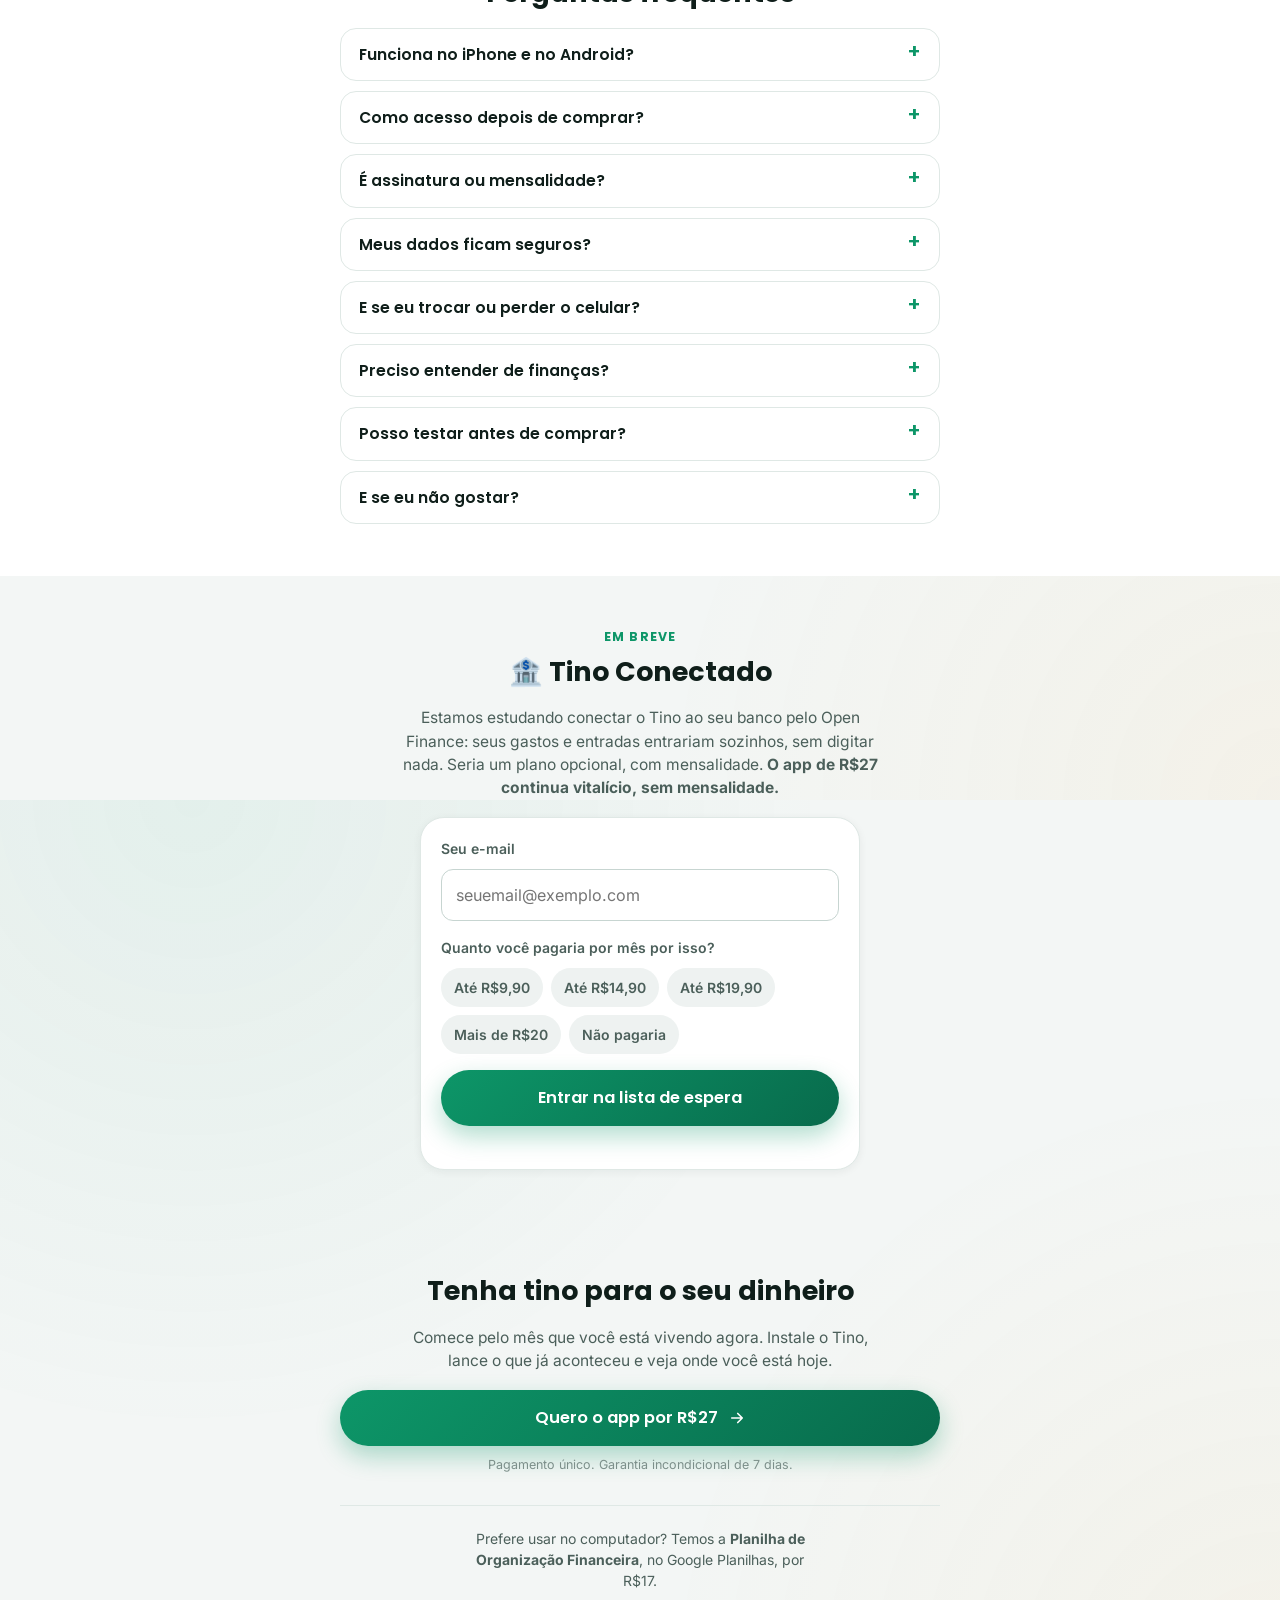
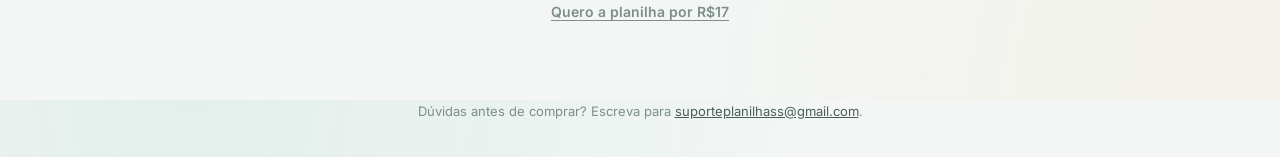
==== commit ba636d99: "Depoimento do app (Jailson, autorizado) nas páginas e frase em destaque acima da oferta do app Co-Au" ====
--- a/app.html
+++ b/app.html
@@ -202,8 +202,12 @@
     <div class="sales-inner">
       <span class="section-tag">Quem já comprou</span>
       <h2 class="sales-h2">Mensagens reais de clientes</h2>
-      <p class="sales-text sales-text--center">O Tino Finanças é a evolução da nossa Planilha de Organização Financeira. Veja o que quem comprou a planilha mandou para a gente no Instagram.</p>
+      <p class="sales-text sales-text--center">O Tino Finanças é a evolução da nossa Planilha de Organização Financeira. Veja o que clientes do app e da planilha mandaram para a gente.</p>
       <div class="deps">
+        <figure class="dep dep--app">
+          <blockquote>“Eu estou adorando o app, muito bom. Vocês estão de parabéns. Já tentei várias planilhas, e nenhuma foi tão prática como este app.”</blockquote>
+          <figcaption><span class="dep-av" aria-hidden="true">J</span><span><b>Jailson</b><small>Usa o app Tino · mensagem para o suporte</small></span></figcaption>
+        </figure>
         <figure class="dep">
           <blockquote>“Comprei a planilha esses dias atrás e ela é muito boa. Estou conseguindo ter mais noção de quanto dinheiro eu posso gastar e saber quanto eu gastei durante o mês. Tamo junto!! 👏🚀”</blockquote>
           <figcaption><span class="dep-av" aria-hidden="true">K</span><span><b>Kaique</b><small>Comprou a planilha · mensagem no Instagram</small></span></figcaption>
@@ -251,6 +255,7 @@
 
       <div class="pricing pricing--single">
         <!-- O link do checkout fica em funnel.js (OFFERS.app). Sem link, o botão aparece desativado. -->
+        <p class="dep-destaque">“Já tentei várias planilhas, e nenhuma foi tão prática como este app.”<span>Jailson, usa o app Tino</span></p>
         <article class="price-card price-card--featured">
           <span class="price-badge">📱 App no celular</span>
           <header class="price-head">
--- a/style.css
+++ b/style.css
@@ -1408,3 +1408,12 @@
 .escolha-rapida p + p { margin-top: 10px; padding-top: 10px; border-top: 1px solid var(--border); }
 .escolha-rapida p > span:first-child { flex: none; font-size: 20px; line-height: 1.2; }
 .offer-aviso { margin: 10px 0 0; font-size: 13.5px; color: var(--text-muted); text-align: center; }
+
+/* ===== Depoimento de cliente do app: destaque na lista e frase acima da oferta do app ===== */
+.dep--app { border: 2px solid var(--color-primary-light); background: var(--color-primary-bg); }
+.dep--app figcaption small { color: var(--color-primary-dark); font-weight: 600; }
+.dep-destaque {
+  max-width: 560px; margin: 0 auto 14px; padding: 12px 16px; text-align: center;
+  font-family: var(--font-heading); font-size: 17px; font-weight: 600; line-height: 1.35; color: inherit;
+}
+.dep-destaque span { display: block; margin-top: 6px; font-family: var(--font-body); font-size: 13px; font-weight: 500; opacity: .8; }
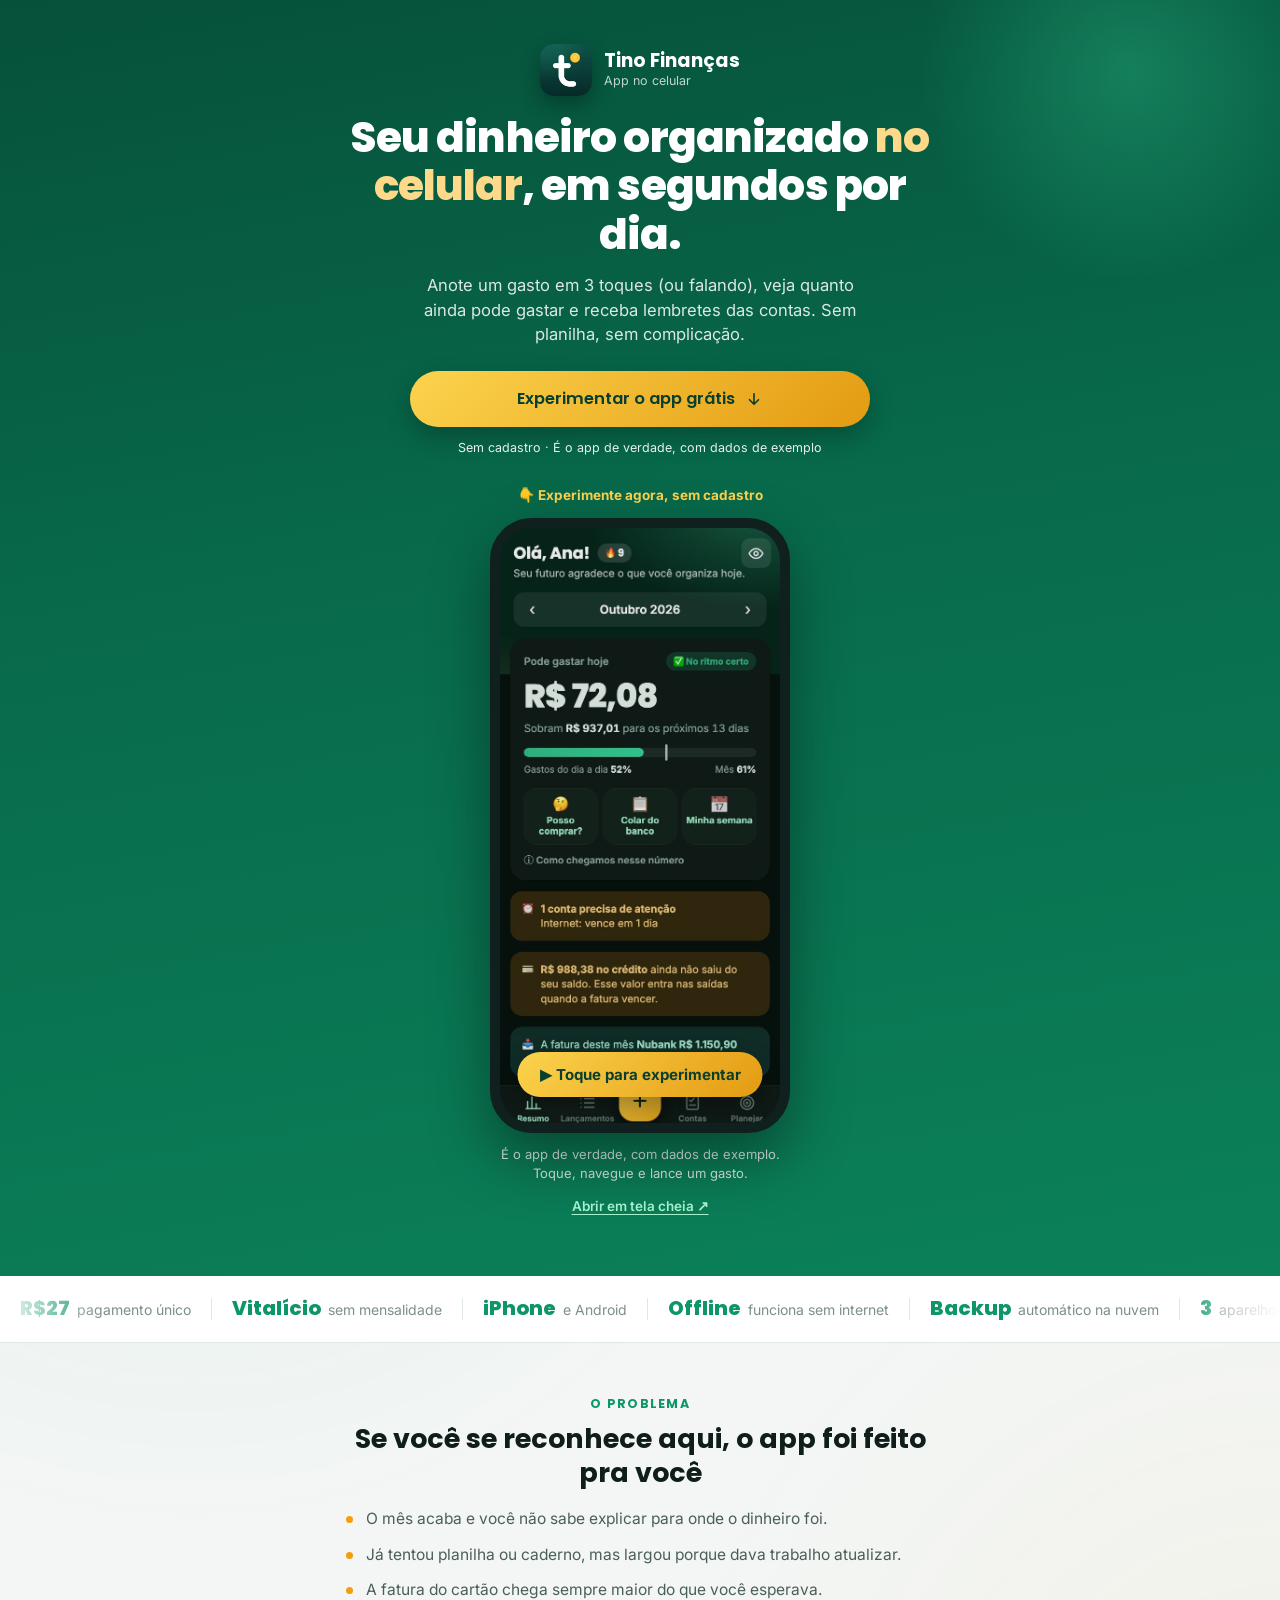
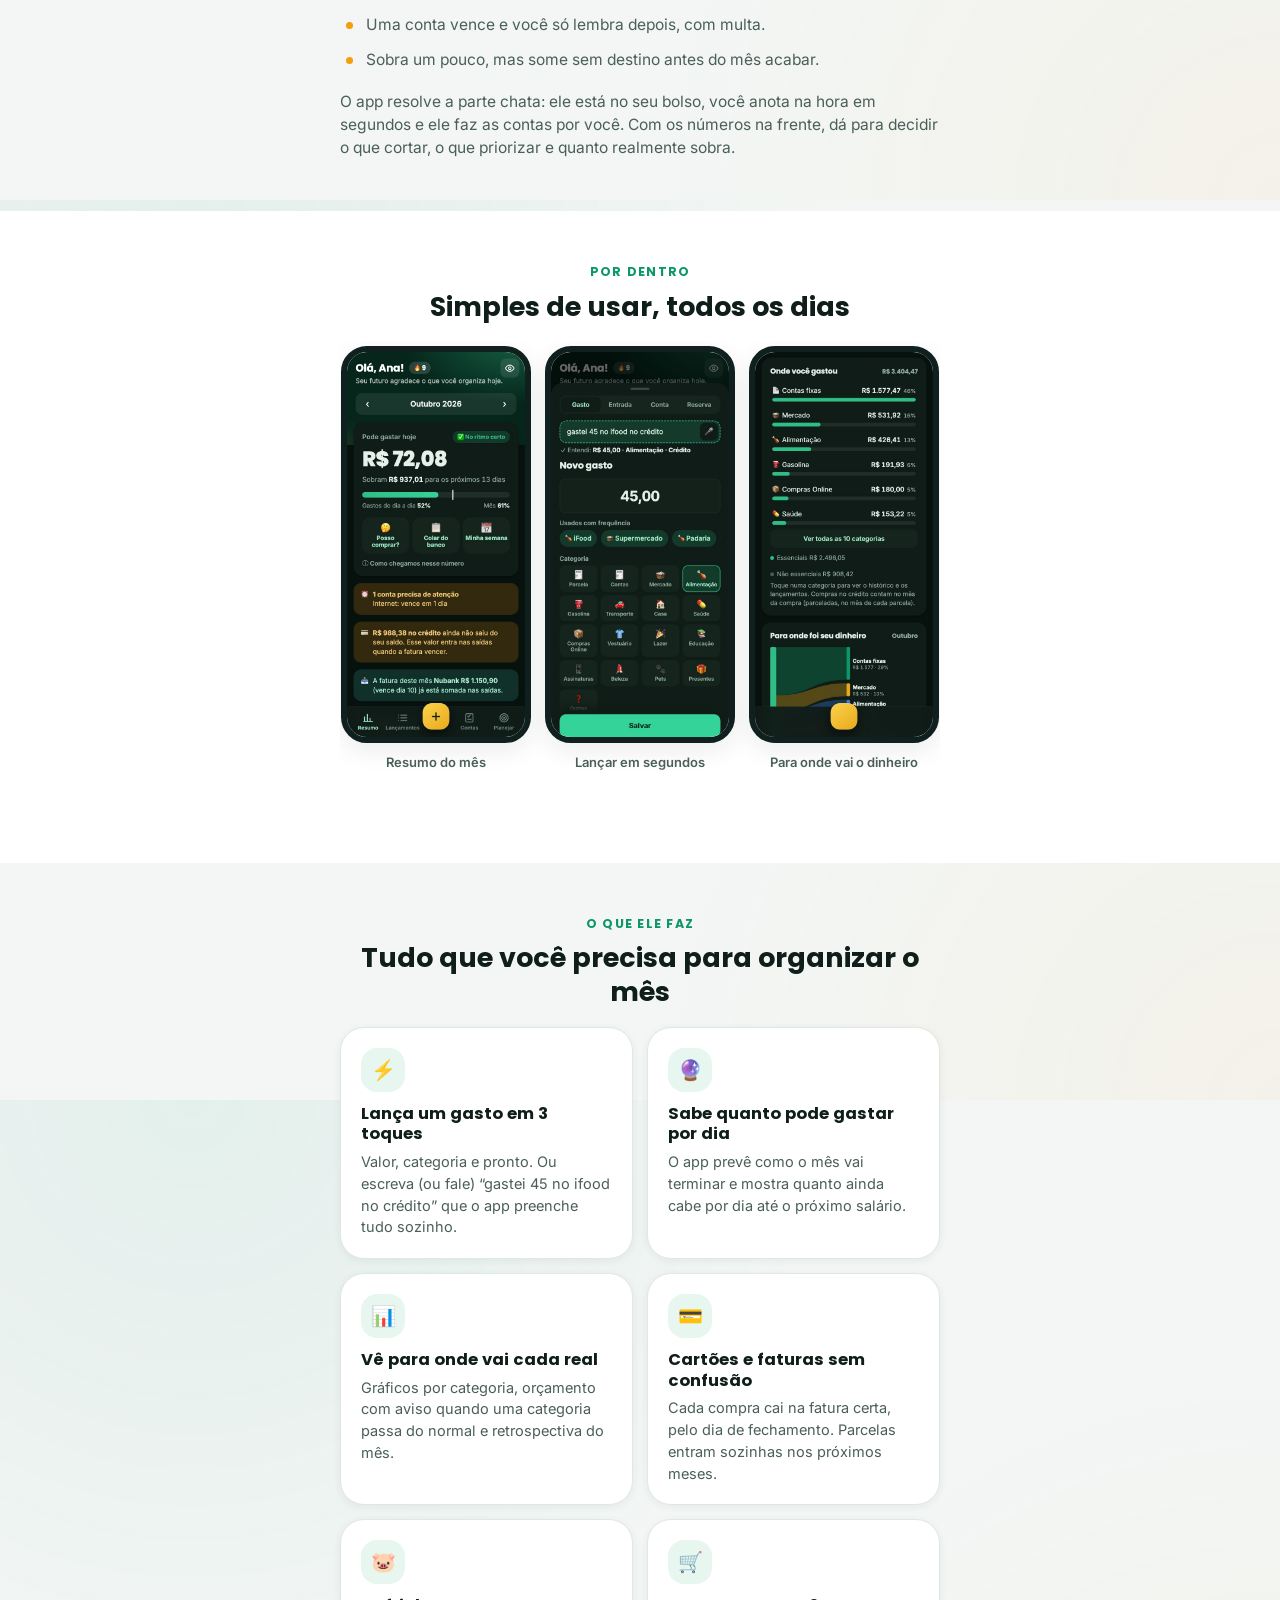
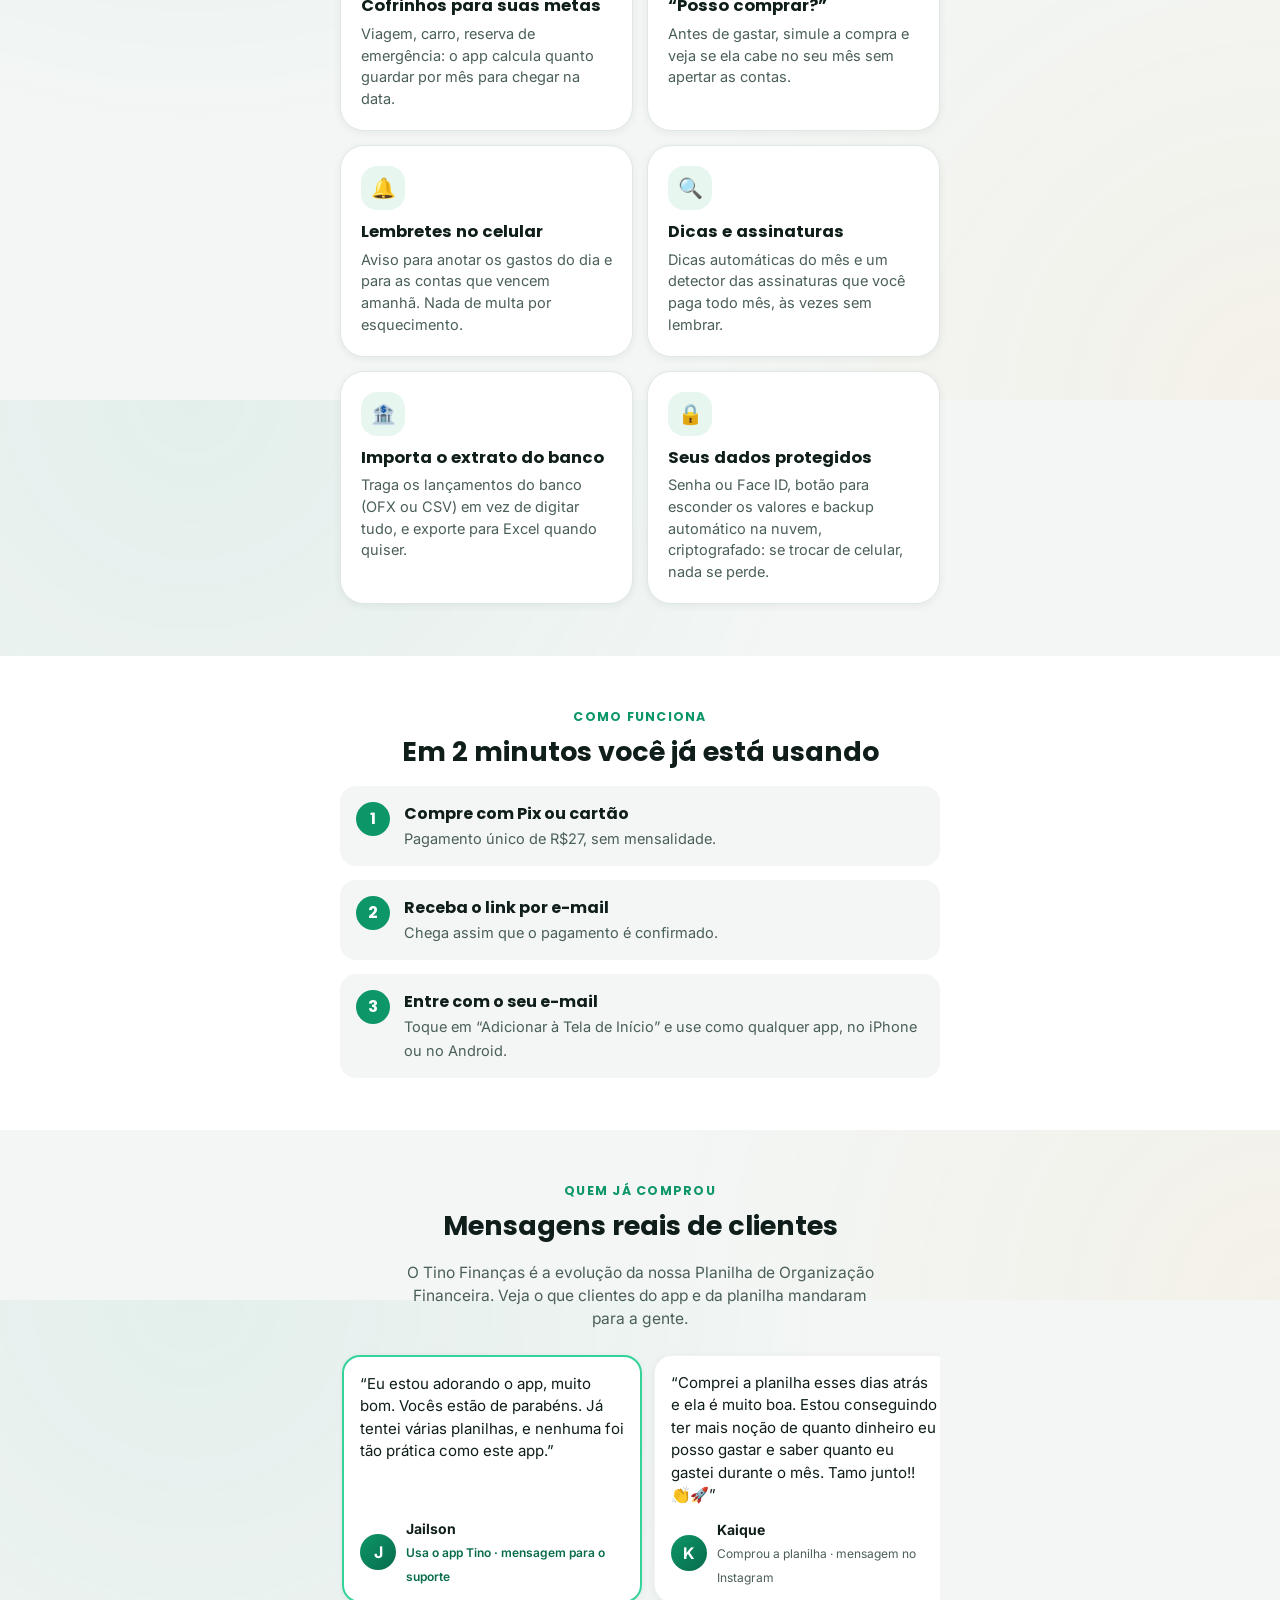
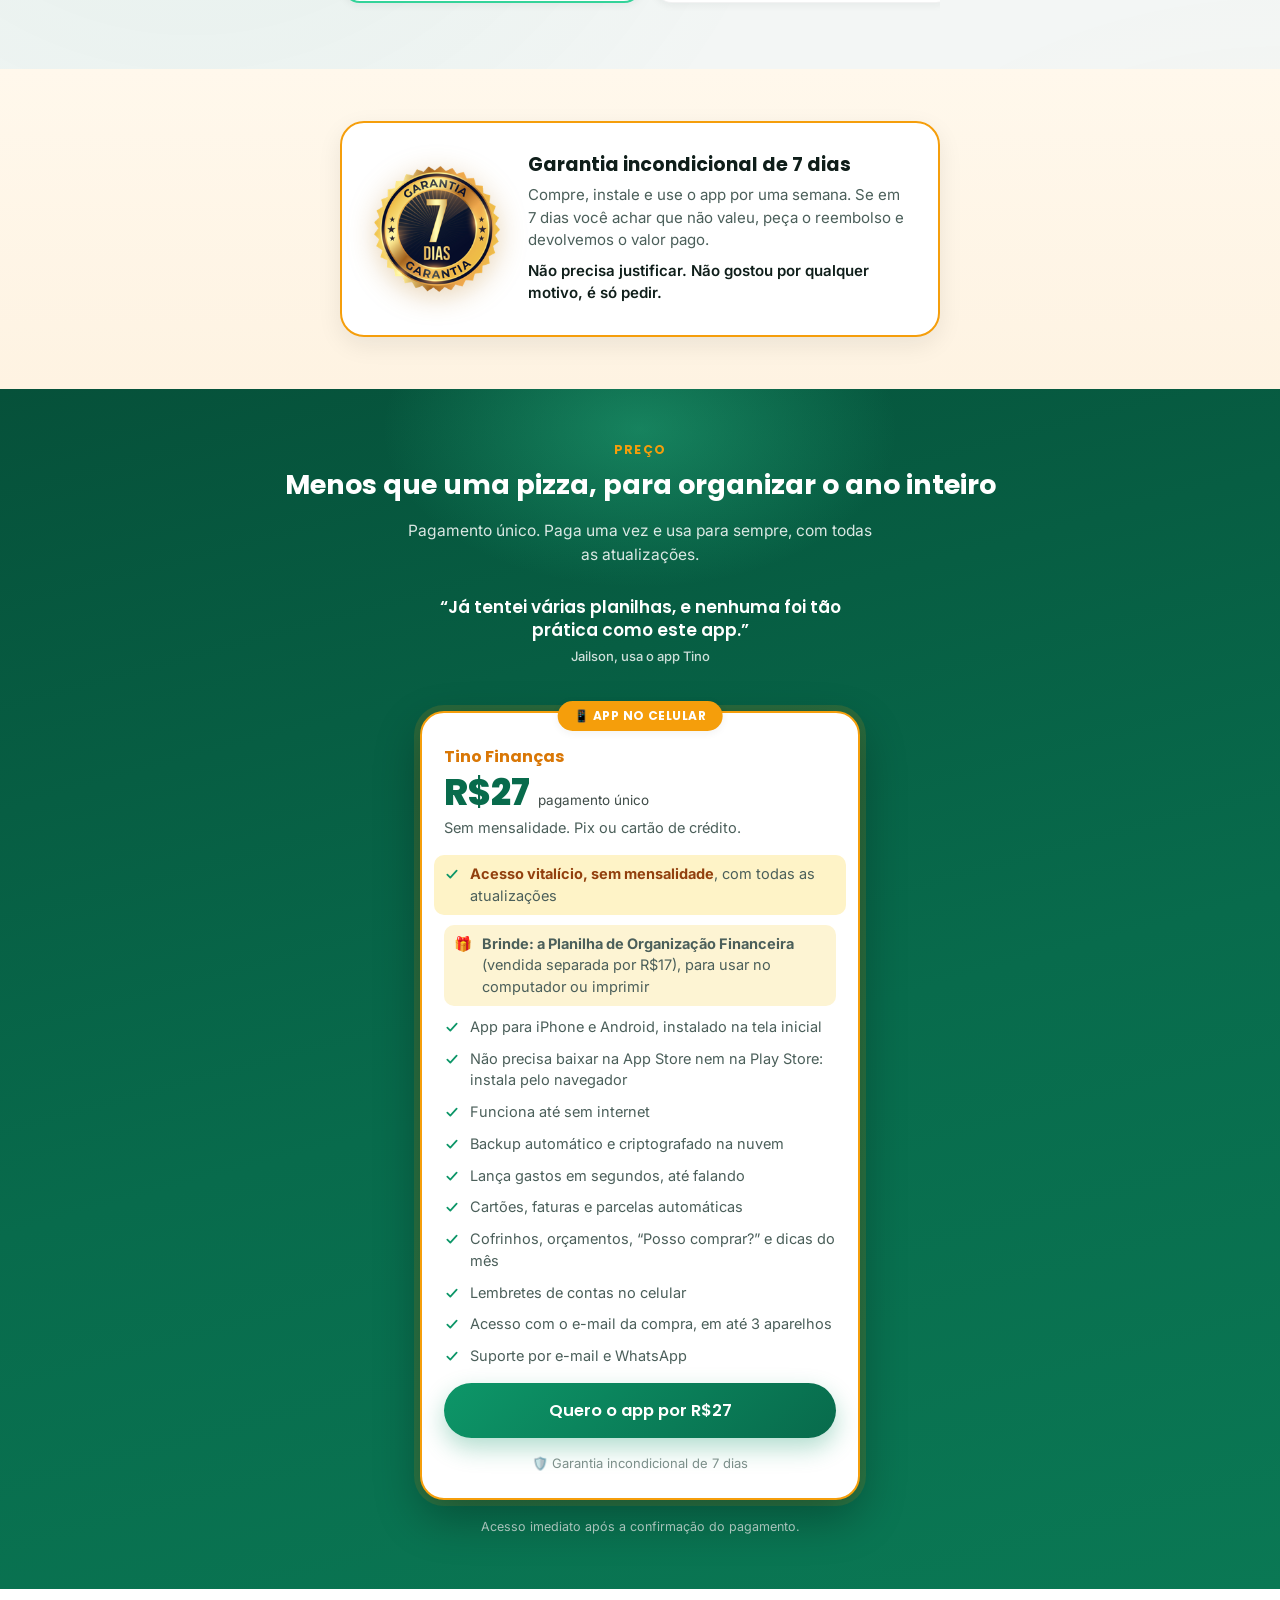
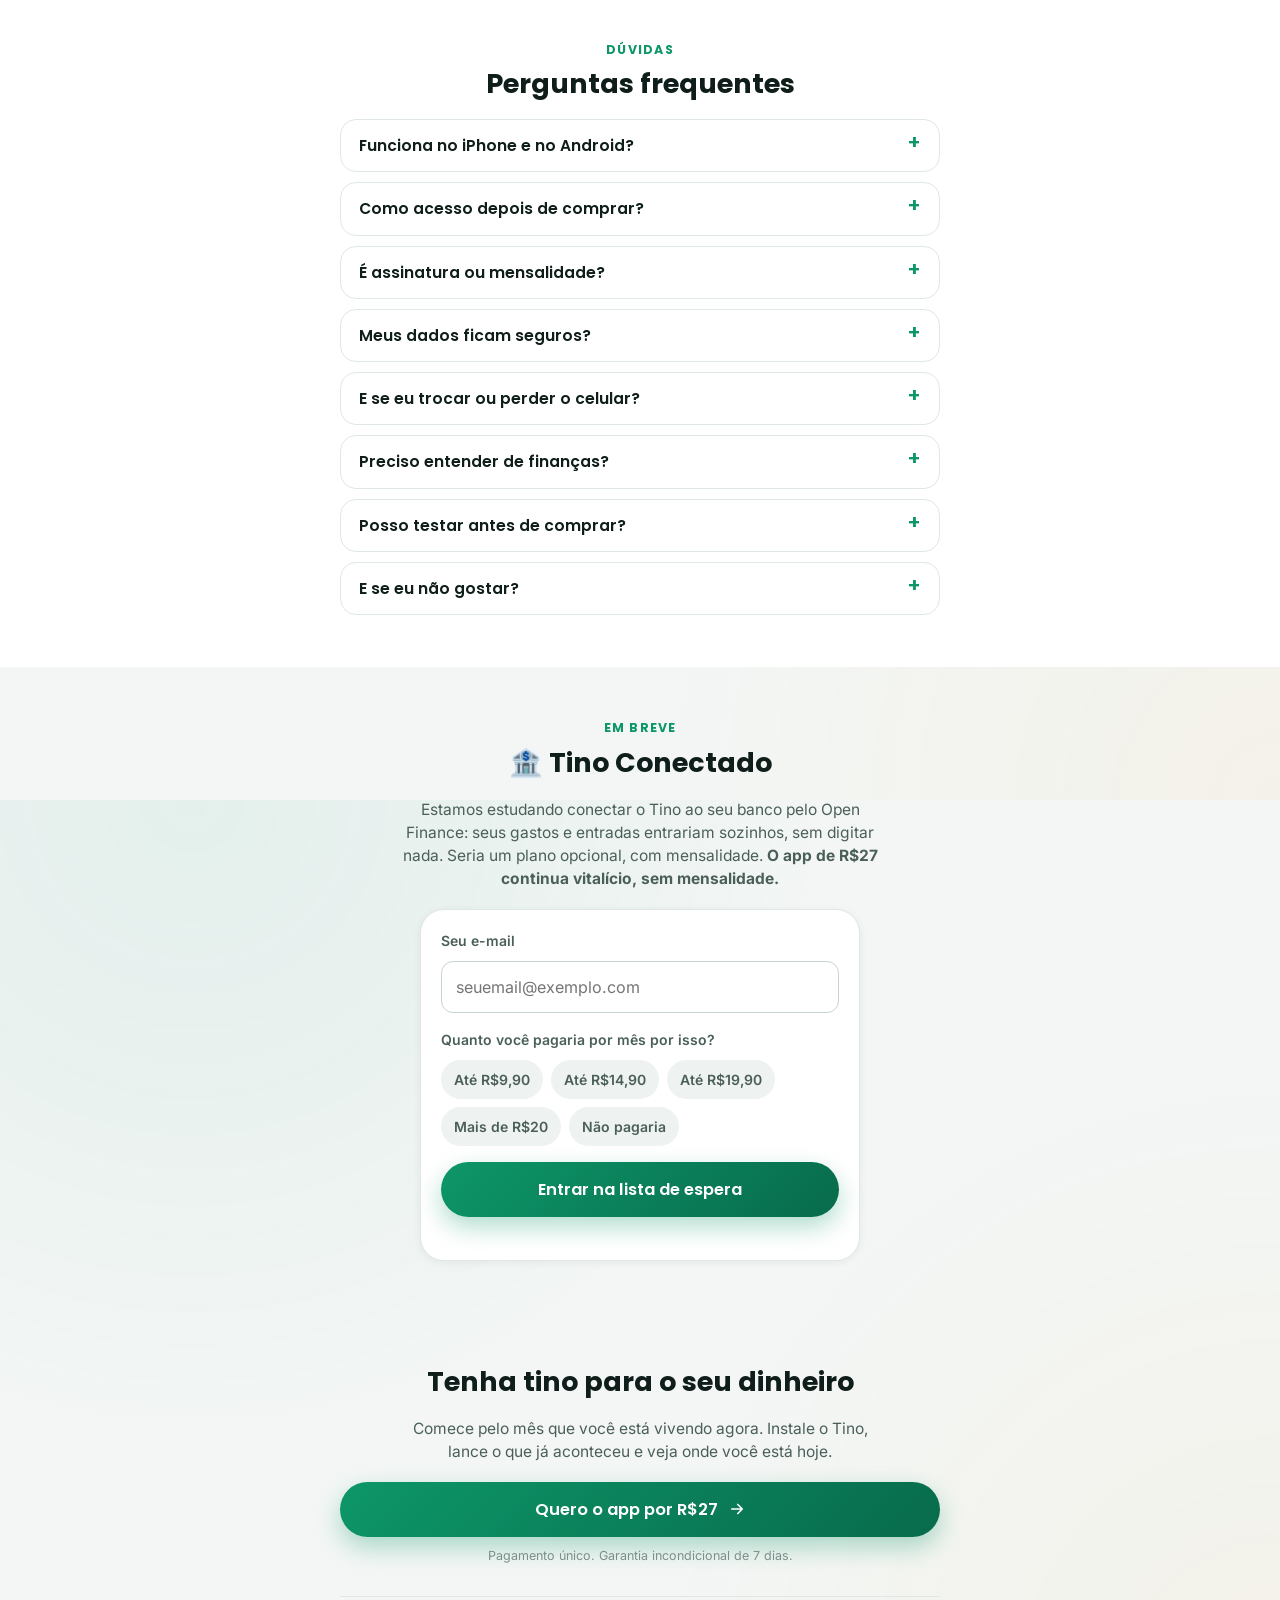
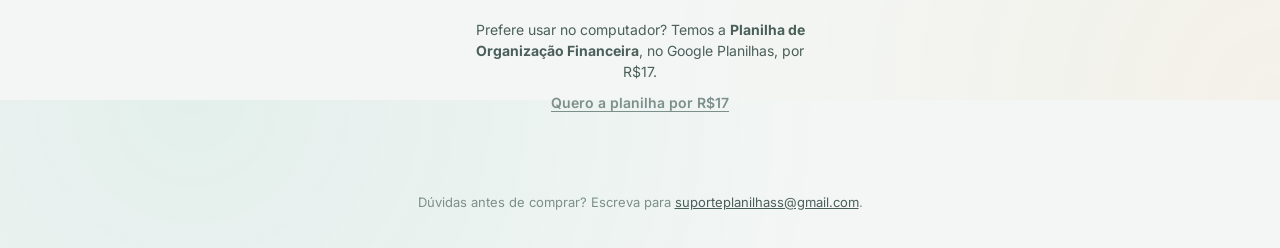
==== commit 9b17c18a: "Planilha de brinde no cartão do app e Indique e ganhe pausado nas páginas Co-Authored-By: Claude Opu" ====
--- a/app.html
+++ b/app.html
@@ -12,6 +12,7 @@
 <link rel="apple-touch-icon" sizes="180x180" href="assets/tino/apple-touch-icon.png">
 
 <link rel="stylesheet" href="style.css">
+<script src="black.js" data-produto="app"></script>
 
 <!-- ===================== TRACKING SNIPPETS ===================== -->
 <!-- Meta Pixel (base + PageView). Os eventos do funil ficam em funnel.js -->
@@ -268,6 +269,7 @@
           </header>
           <ul class="price-list">
             <li class="price-destaque"><svg width="16" height="16" viewBox="0 0 24 24" fill="none" aria-hidden="true"><path d="M5 13L9.5 17.5L19 7" stroke="currentColor" stroke-width="2.6" stroke-linecap="round" stroke-linejoin="round"/></svg> <span><strong>Acesso vitalício, sem mensalidade</strong>, com todas as atualizações</span></li>
+            <li class="price-brinde">🎁 <span><strong>Brinde: a Planilha de Organização Financeira</strong> (vendida separada por R$17), para usar no computador ou imprimir</span></li>
             <li><svg width="16" height="16" viewBox="0 0 24 24" fill="none" aria-hidden="true"><path d="M5 13L9.5 17.5L19 7" stroke="currentColor" stroke-width="2.6" stroke-linecap="round" stroke-linejoin="round"/></svg> App para iPhone e Android, instalado na tela inicial</li>
             <li><svg width="16" height="16" viewBox="0 0 24 24" fill="none" aria-hidden="true"><path d="M5 13L9.5 17.5L19 7" stroke="currentColor" stroke-width="2.6" stroke-linecap="round" stroke-linejoin="round"/></svg> Não precisa baixar na App Store nem na Play Store: instala pelo navegador</li>
             <li><svg width="16" height="16" viewBox="0 0 24 24" fill="none" aria-hidden="true"><path d="M5 13L9.5 17.5L19 7" stroke="currentColor" stroke-width="2.6" stroke-linecap="round" stroke-linejoin="round"/></svg> Funciona até sem internet</li>
@@ -386,6 +388,5 @@
 <script src="funnel.js"></script>
 <script src="vendas.js"></script>
 <script src="lista.js"></script>
-<script src="indique.js"></script>
 </body>
 </html>
--- a/style.css
+++ b/style.css
@@ -1417,3 +1417,32 @@
   font-family: var(--font-heading); font-size: 17px; font-weight: 600; line-height: 1.35; color: inherit;
 }
 .dep-destaque span { display: block; margin-top: 6px; font-family: var(--font-body); font-size: 13px; font-weight: 500; opacity: .8; }
+
+/* =========================================================
+   BLACK FRIDAY (html.black, ligado por black.js até 30/11)
+   ========================================================= */
+.black-faixa { position: fixed; left: 0; right: 0; top: 0; z-index: 60; background: #0b0b0c; color: #f5f0e1; border-bottom: 2px solid #e8b931; font-size: 13.5px; line-height: 1.35; }
+.black-faixa-in { max-width: 960px; margin: 0 auto; padding: 9px 14px; display: flex; flex-wrap: wrap; align-items: center; justify-content: center; gap: 6px 12px; text-align: center; }
+.black-selo { background: linear-gradient(135deg, #f7d774, #d9a514); color: #0b0b0c; font-family: var(--font-heading); font-weight: 800; font-size: 12px; letter-spacing: .08em; padding: 3px 9px; border-radius: 6px; }
+.black-txt b { color: #f7d774; }
+.black-relogio { font-variant-numeric: tabular-nums; color: #f7d774; white-space: nowrap; }
+html.black body:not(.fundo-escuro) { background-color: #f4f1ea; background-image: radial-gradient(circle at 15% 0%, rgba(217, 165, 20, .10), transparent 45%); }
+html.black body.fundo-escuro { --q-bg: #0b0b0c; background-color: #0b0b0c; background-image: radial-gradient(120% 60% at 50% -10%, rgba(232, 185, 49, .20), transparent 70%); }
+html.black body.fundo-escuro .topbar { background: rgba(11, 11, 12, .85); }
+html.black body.fundo-escuro .progress-fill { background: linear-gradient(90deg, #d9a514, #f7d774); }
+html.black .sales-hero { background: linear-gradient(170deg, #050505, #141210 55%, #1f1a0c); }
+html.black .sales-hero::before { background: radial-gradient(circle, rgba(232, 185, 49, .28), transparent 65%); }
+html.black .sales-eyebrow { background: rgba(232, 185, 49, .16); color: #f7d774; }
+html.black .offer-card { background: linear-gradient(160deg, #0b0b0c, #1c1810); border: 2px solid #e8b931; }
+html.black .offer-card--app { border-color: #f7d774; box-shadow: 0 18px 40px rgba(0, 0, 0, .35); }
+html.black .offer-badge { background: linear-gradient(135deg, #f7d774, #d9a514); color: #0b0b0c; }
+html.black .btn-primary { background: linear-gradient(135deg, #f7d774, #d9a514); color: #0b0b0c; box-shadow: 0 10px 24px rgba(217, 165, 20, .35); }
+html.black .btn-primary:hover:not(:disabled) { box-shadow: 0 14px 30px rgba(217, 165, 20, .45); }
+html.black .sales-section--dark { background: linear-gradient(165deg, #050505, #15120b 55%, #1f1a0c); }
+html.black .sales-section--dark::before { background: radial-gradient(ellipse at center, rgba(232, 185, 49, .28), transparent 70%); }
+html.black .price-card--featured { border-color: #e8b931; box-shadow: 0 18px 46px rgba(0, 0, 0, .35), 0 0 0 6px rgba(232, 185, 49, .16); }
+html.black .price-badge { background: linear-gradient(135deg, #f7d774, #d9a514); color: #0b0b0c; }
+.black-preco { margin: 6px 0 0; font-size: 13px; font-weight: 600; color: #8a6a00; background: #fdf4d3; border-radius: 8px; padding: 6px 10px; }
+
+/* Brinde da planilha no cartão do app */
+.price-brinde, .offer-brinde { display: flex; align-items: flex-start; gap: 8px; background: #fdf4d3; color: #6b5200; border-radius: 10px; padding: 8px 10px; font-size: 14px; }
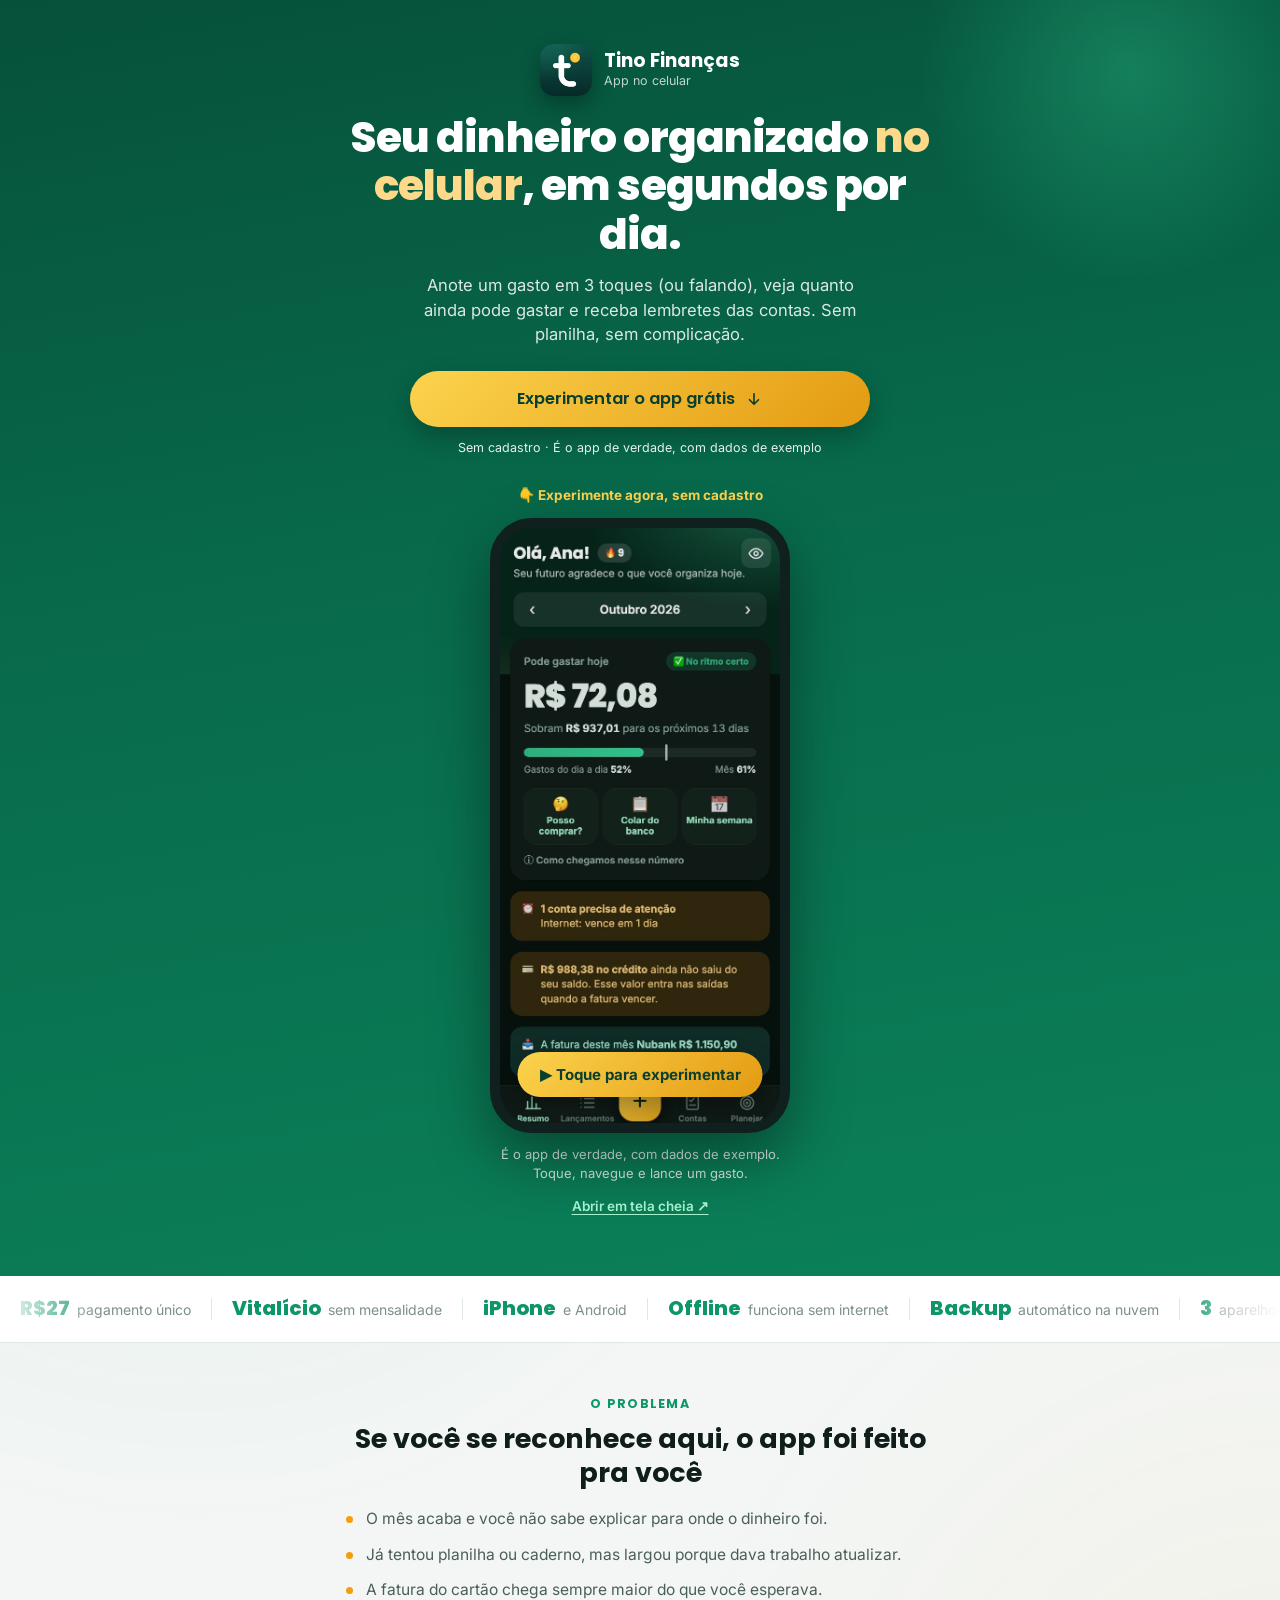
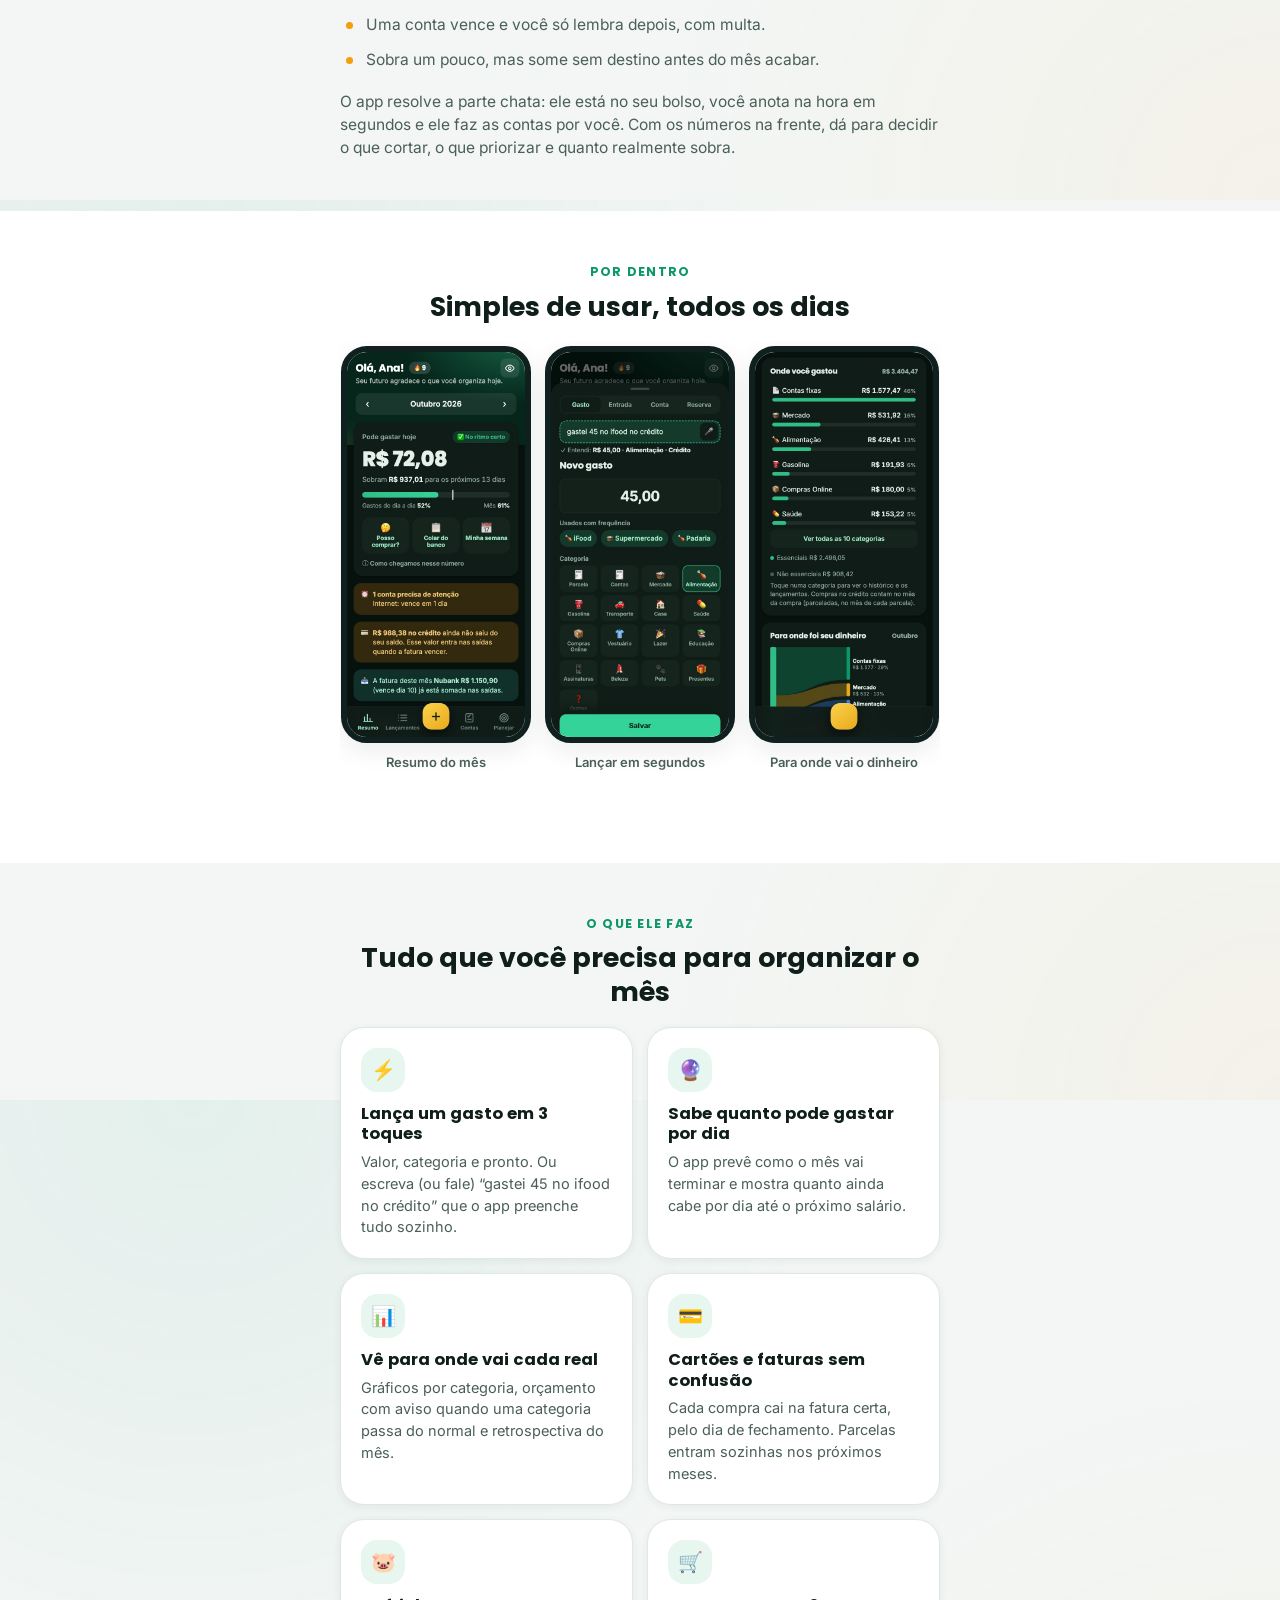
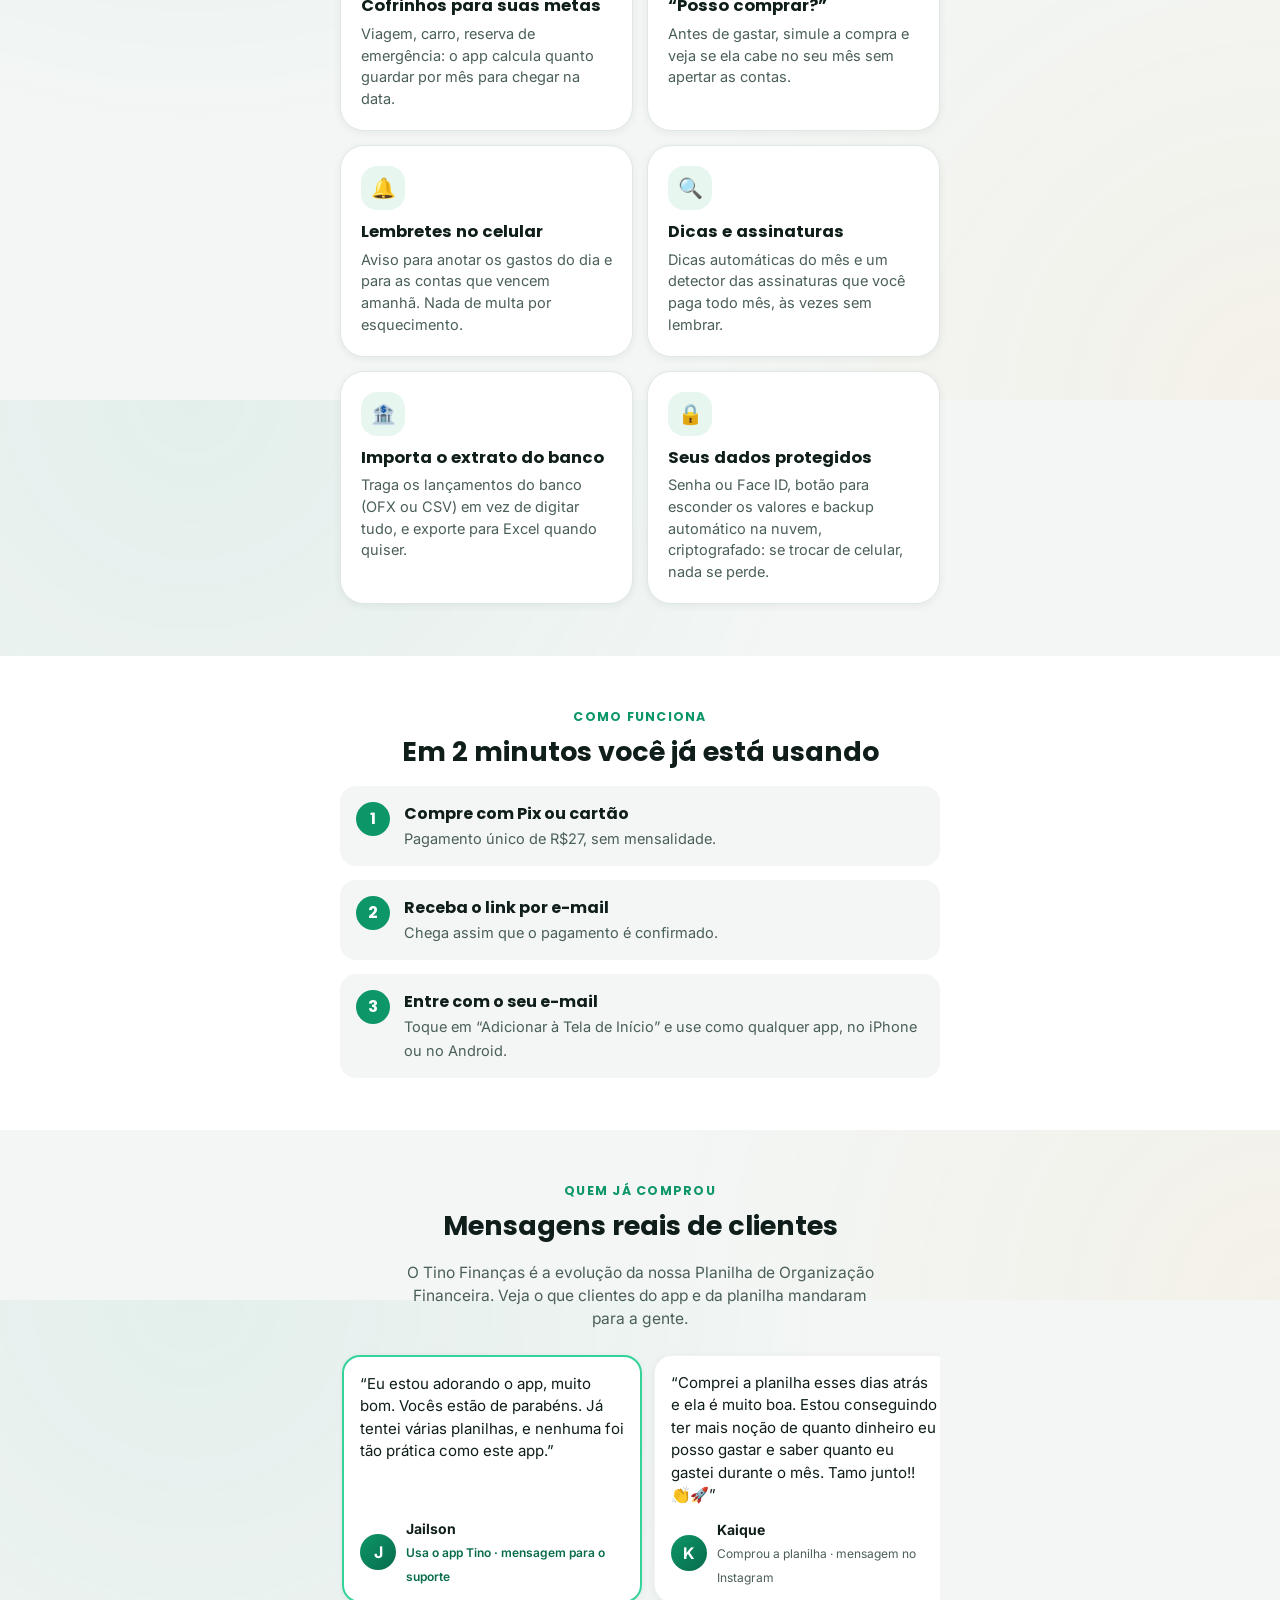
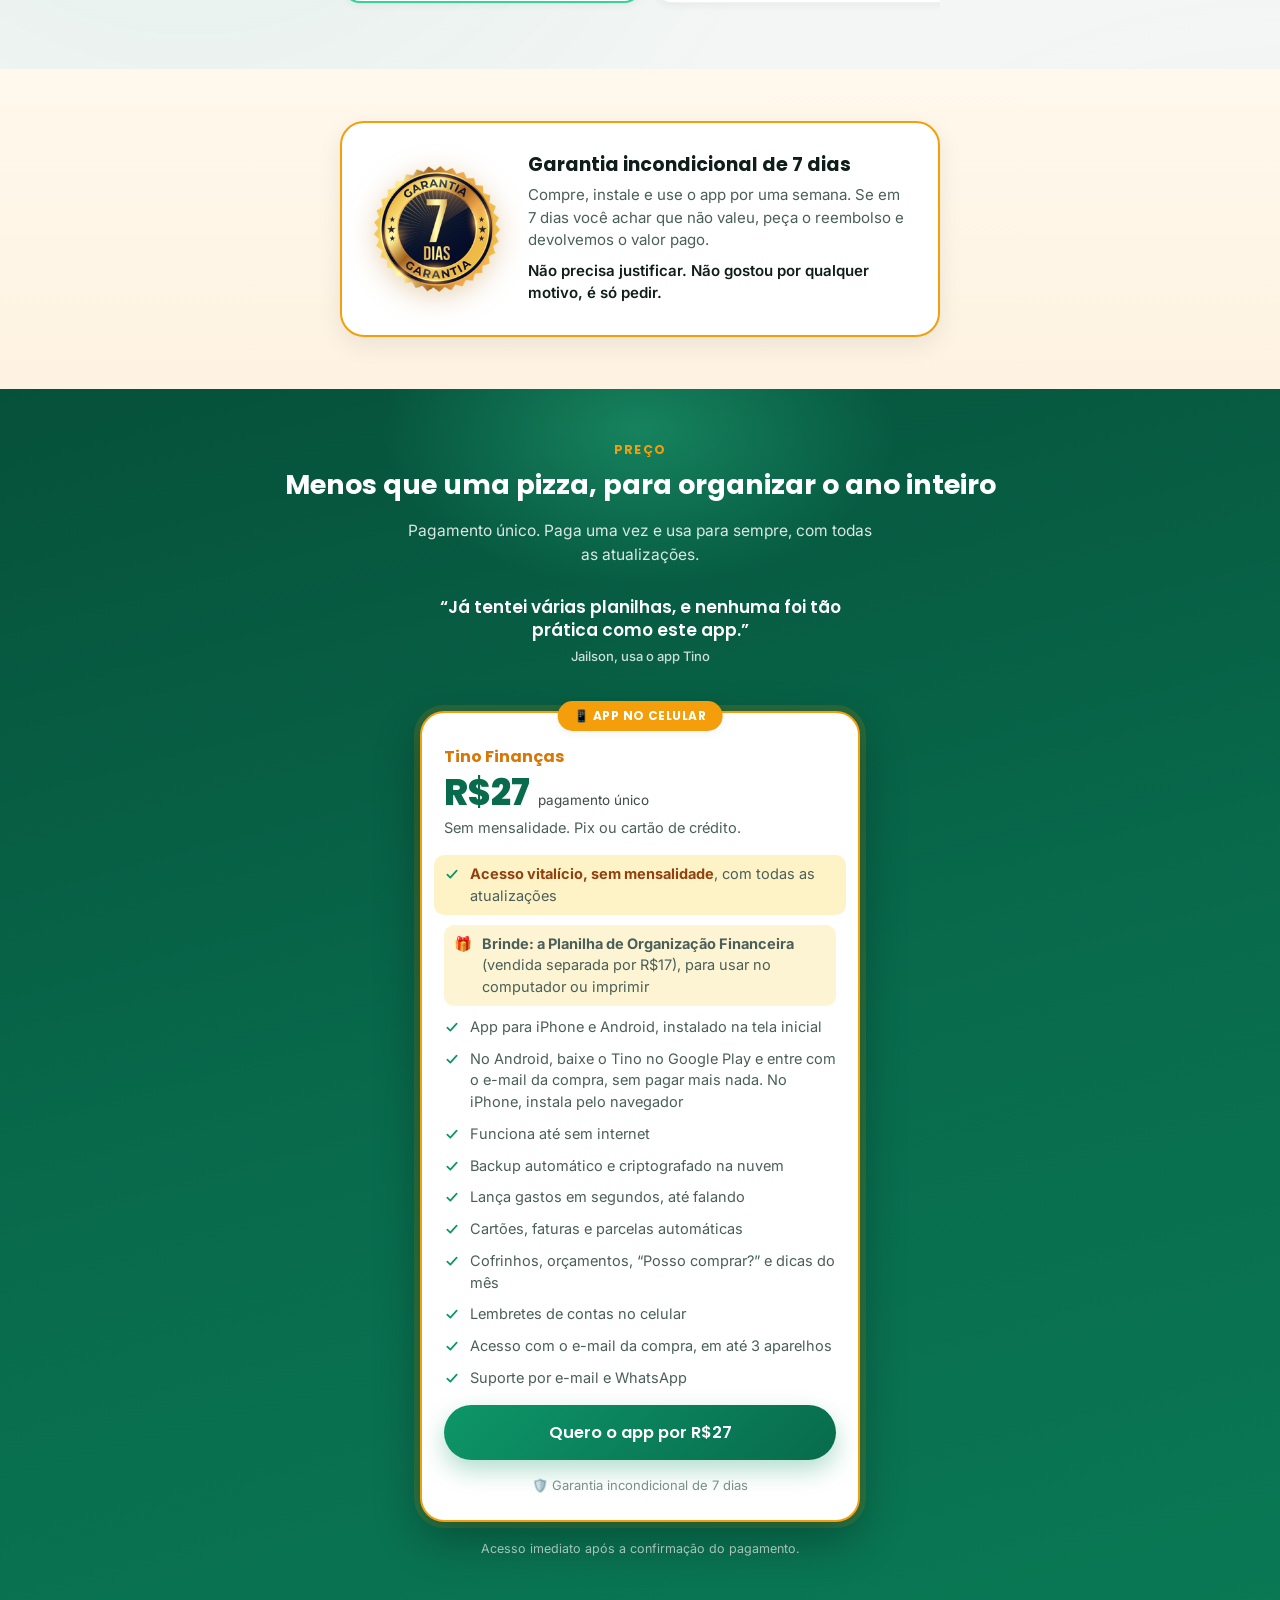
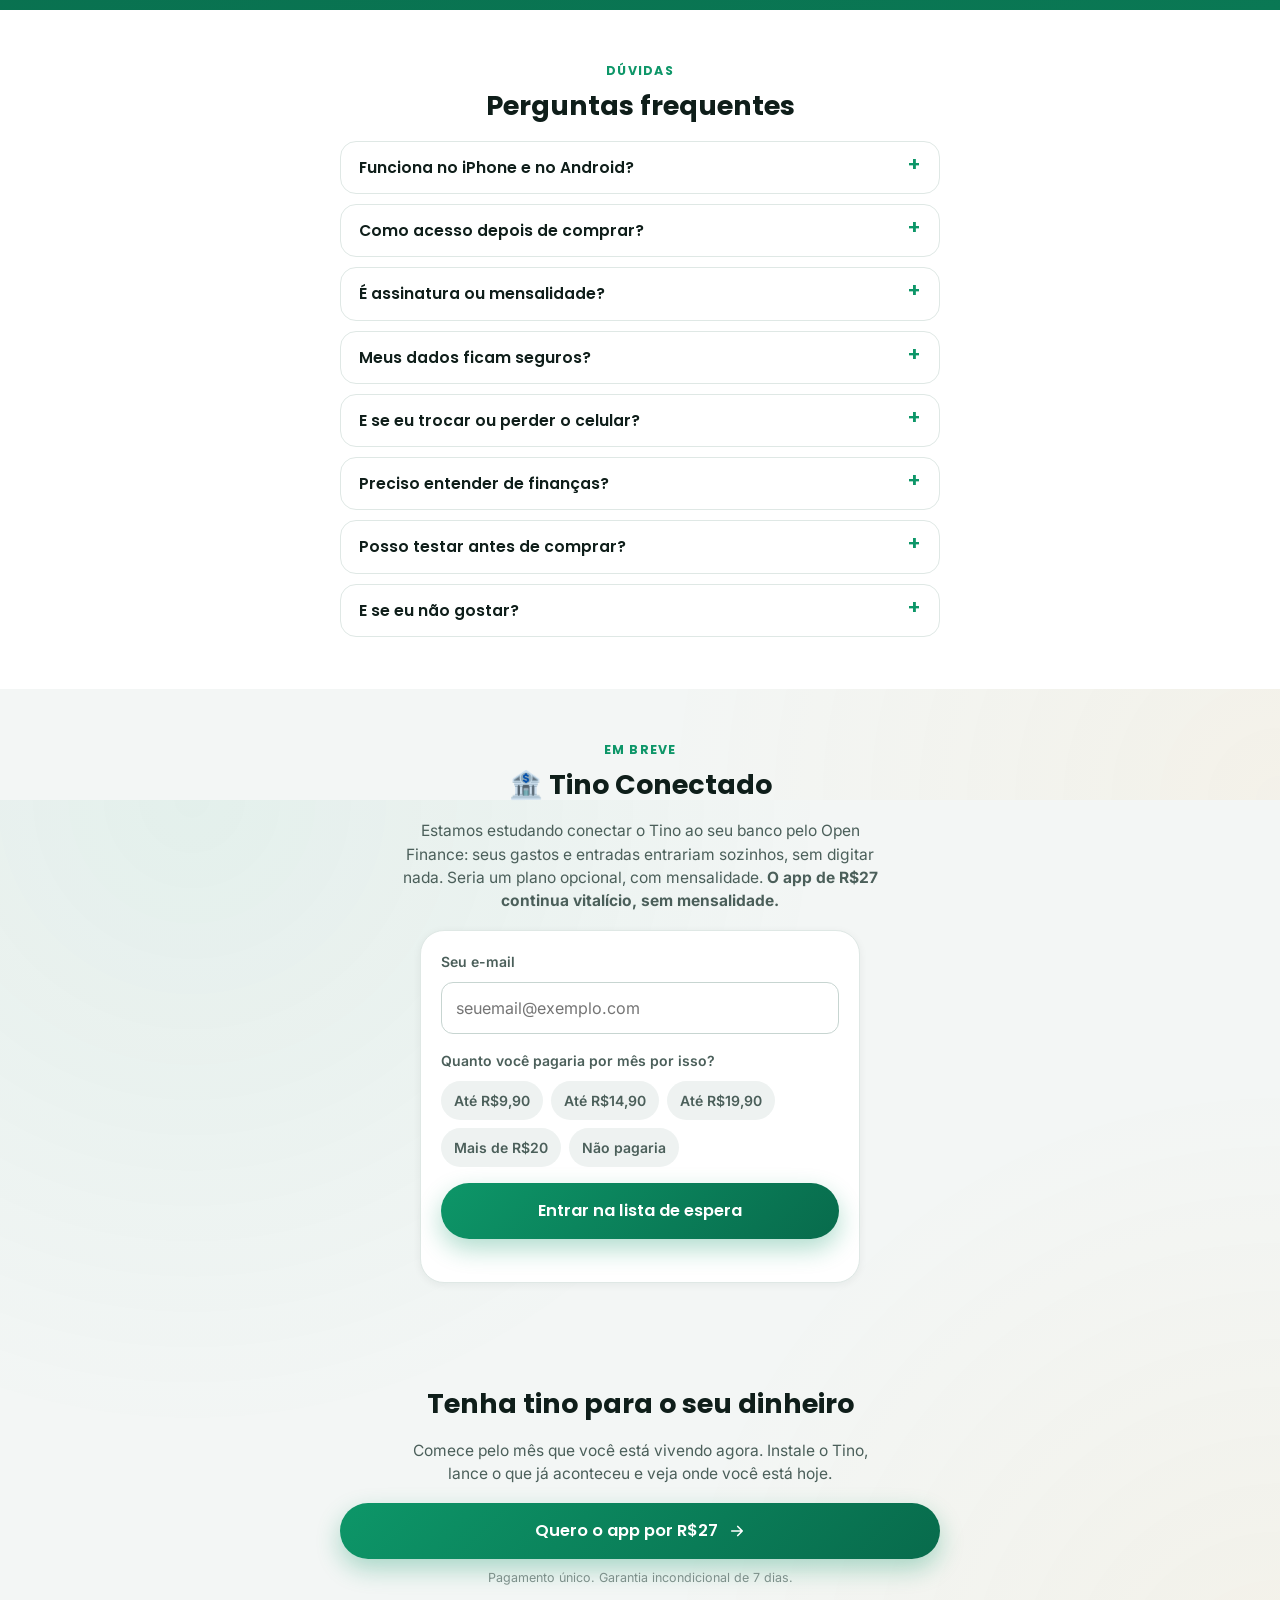
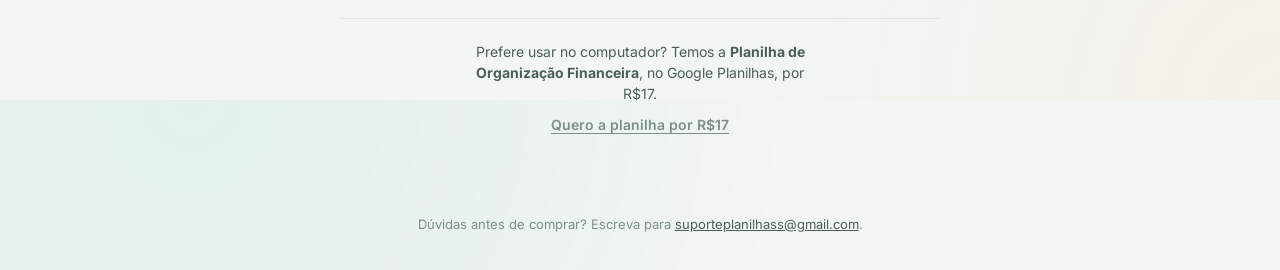
==== commit 49436ee0: "Páginas: app Android no Google Play (entra com o e-mail da compra), iPhone pelo navegador Co-Authore" ====
--- a/app.html
+++ b/app.html
@@ -271,7 +271,7 @@
             <li class="price-destaque"><svg width="16" height="16" viewBox="0 0 24 24" fill="none" aria-hidden="true"><path d="M5 13L9.5 17.5L19 7" stroke="currentColor" stroke-width="2.6" stroke-linecap="round" stroke-linejoin="round"/></svg> <span><strong>Acesso vitalício, sem mensalidade</strong>, com todas as atualizações</span></li>
             <li class="price-brinde">🎁 <span><strong>Brinde: a Planilha de Organização Financeira</strong> (vendida separada por R$17), para usar no computador ou imprimir</span></li>
             <li><svg width="16" height="16" viewBox="0 0 24 24" fill="none" aria-hidden="true"><path d="M5 13L9.5 17.5L19 7" stroke="currentColor" stroke-width="2.6" stroke-linecap="round" stroke-linejoin="round"/></svg> App para iPhone e Android, instalado na tela inicial</li>
-            <li><svg width="16" height="16" viewBox="0 0 24 24" fill="none" aria-hidden="true"><path d="M5 13L9.5 17.5L19 7" stroke="currentColor" stroke-width="2.6" stroke-linecap="round" stroke-linejoin="round"/></svg> Não precisa baixar na App Store nem na Play Store: instala pelo navegador</li>
+            <li><svg width="16" height="16" viewBox="0 0 24 24" fill="none" aria-hidden="true"><path d="M5 13L9.5 17.5L19 7" stroke="currentColor" stroke-width="2.6" stroke-linecap="round" stroke-linejoin="round"/></svg> No Android, baixe o Tino no Google Play e entre com o e-mail da compra, sem pagar mais nada. No iPhone, instala pelo navegador</li>
             <li><svg width="16" height="16" viewBox="0 0 24 24" fill="none" aria-hidden="true"><path d="M5 13L9.5 17.5L19 7" stroke="currentColor" stroke-width="2.6" stroke-linecap="round" stroke-linejoin="round"/></svg> Funciona até sem internet</li>
             <li><svg width="16" height="16" viewBox="0 0 24 24" fill="none" aria-hidden="true"><path d="M5 13L9.5 17.5L19 7" stroke="currentColor" stroke-width="2.6" stroke-linecap="round" stroke-linejoin="round"/></svg> Backup automático e criptografado na nuvem</li>
             <li><svg width="16" height="16" viewBox="0 0 24 24" fill="none" aria-hidden="true"><path d="M5 13L9.5 17.5L19 7" stroke="currentColor" stroke-width="2.6" stroke-linecap="round" stroke-linejoin="round"/></svg> Lança gastos em segundos, até falando</li>
@@ -300,11 +300,11 @@
       <div class="faq">
         <details class="faq-item">
           <summary>Funciona no iPhone e no Android?</summary>
-          <p>Sim. Você abre o link no celular, toca em “Adicionar à Tela de Início” e ele funciona como qualquer app, inclusive sem internet. Não precisa baixar na loja de aplicativos.</p>
+          <p>Sim. No Android, baixe o Tino no <a href="https://play.google.com/store/apps/details?id=br.com.tinofinancas.app" target="_blank" rel="noopener">Google Play</a> e entre com o e-mail da compra (você não paga a assinatura da loja: seu acesso já é vitalício). No iPhone, você abre o link, toca em “Adicionar à Tela de Início” e ele funciona como qualquer app, inclusive sem internet.</p>
         </details>
         <details class="faq-item">
           <summary>Como acesso depois de comprar?</summary>
-          <p>Você recebe o link por e-mail assim que o pagamento é confirmado. É só abrir no celular e entrar com o mesmo e-mail usado na compra. O acesso vale para até 3 aparelhos.</p>
+          <p>Você recebe o link por e-mail assim que o pagamento é confirmado. É só abrir no celular (ou, no Android, baixar o Tino no Google Play) e entrar com o mesmo e-mail usado na compra. O acesso vale para até 3 aparelhos.</p>
         </details>
         <details class="faq-item">
           <summary>É assinatura ou mensalidade?</summary>
